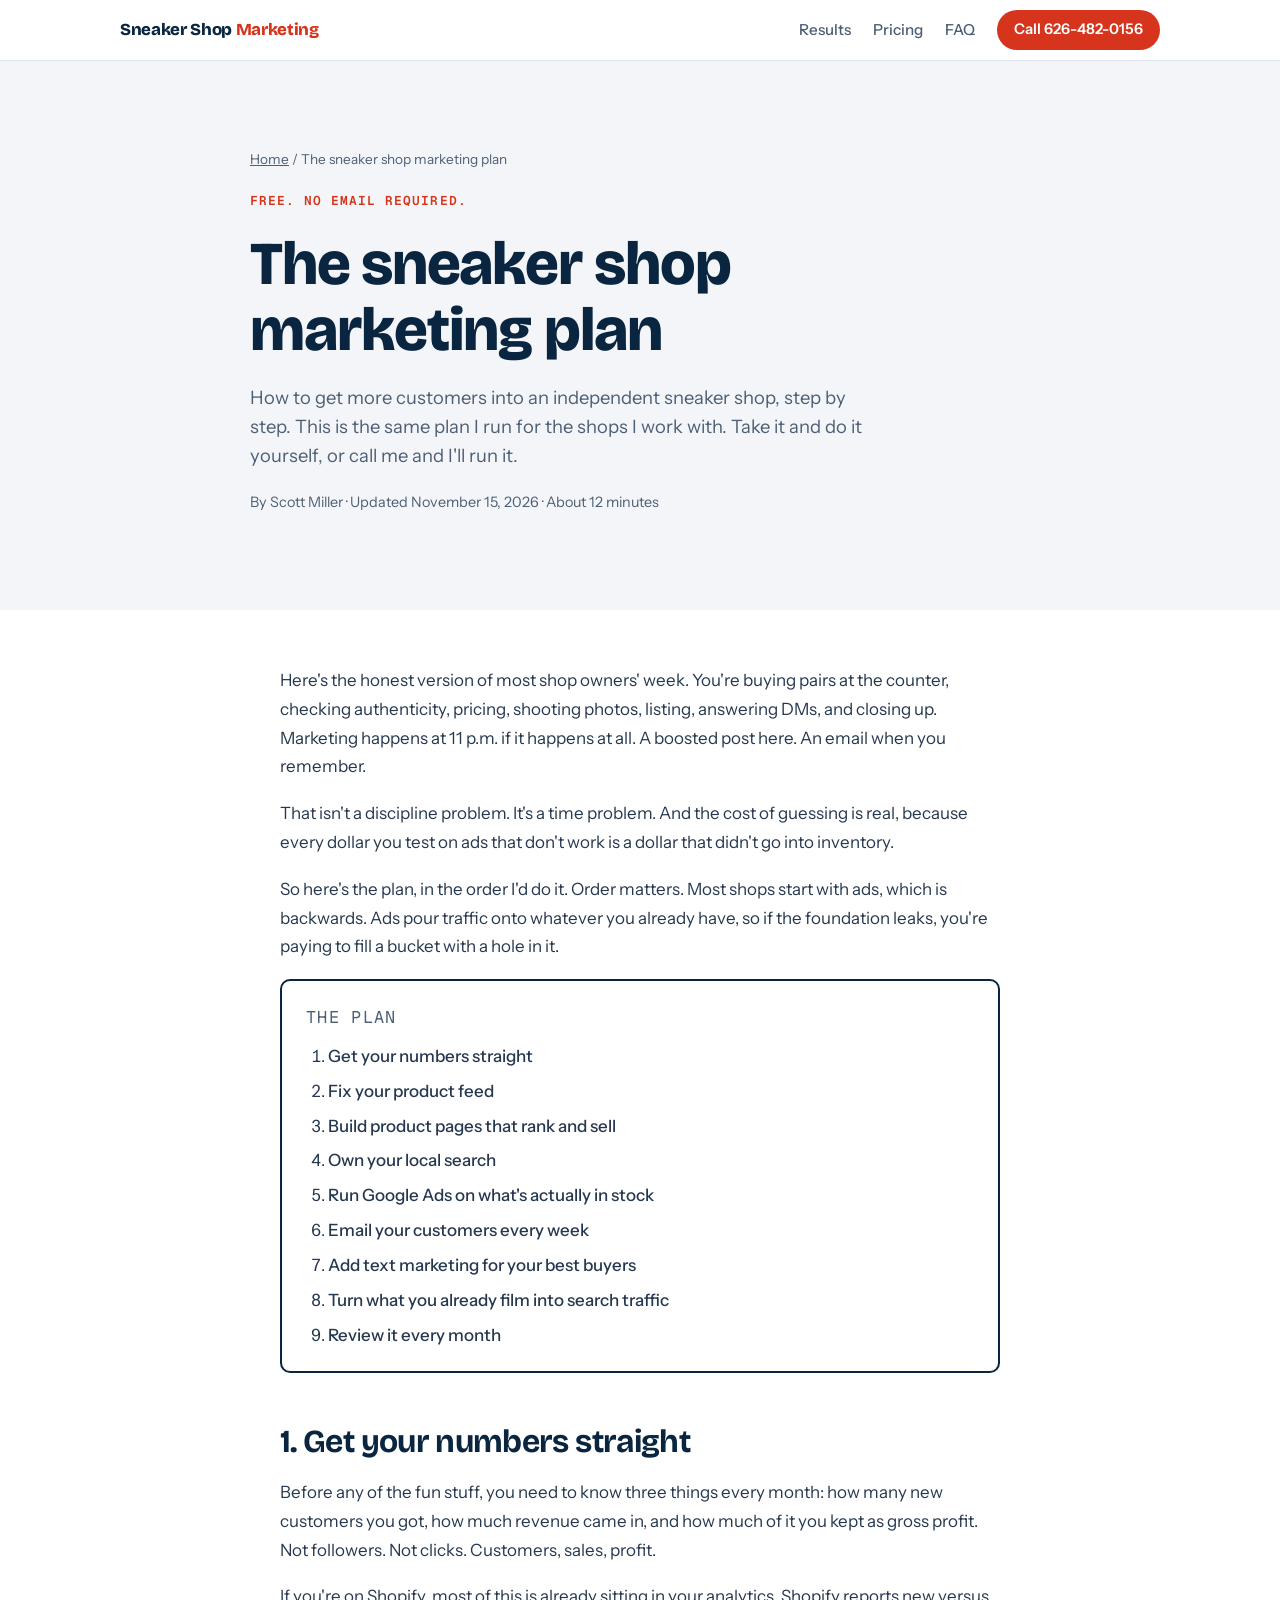
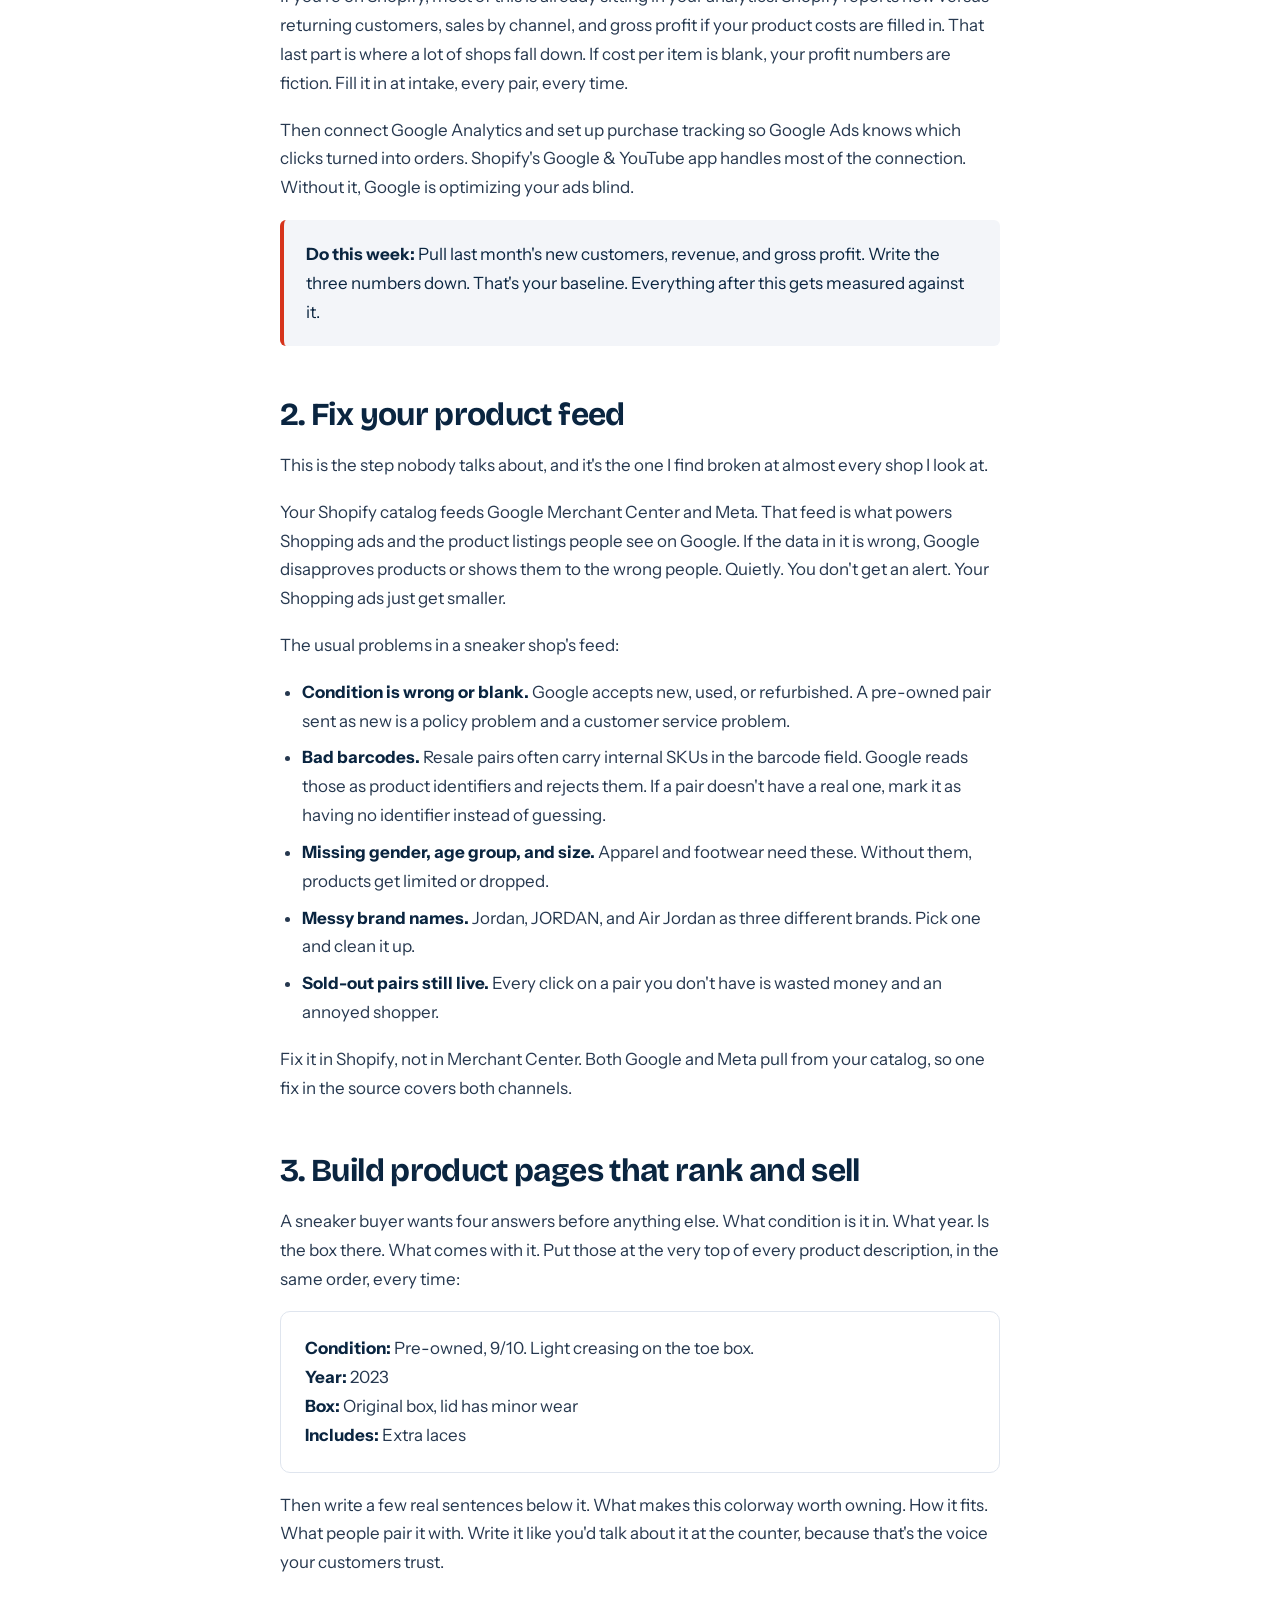
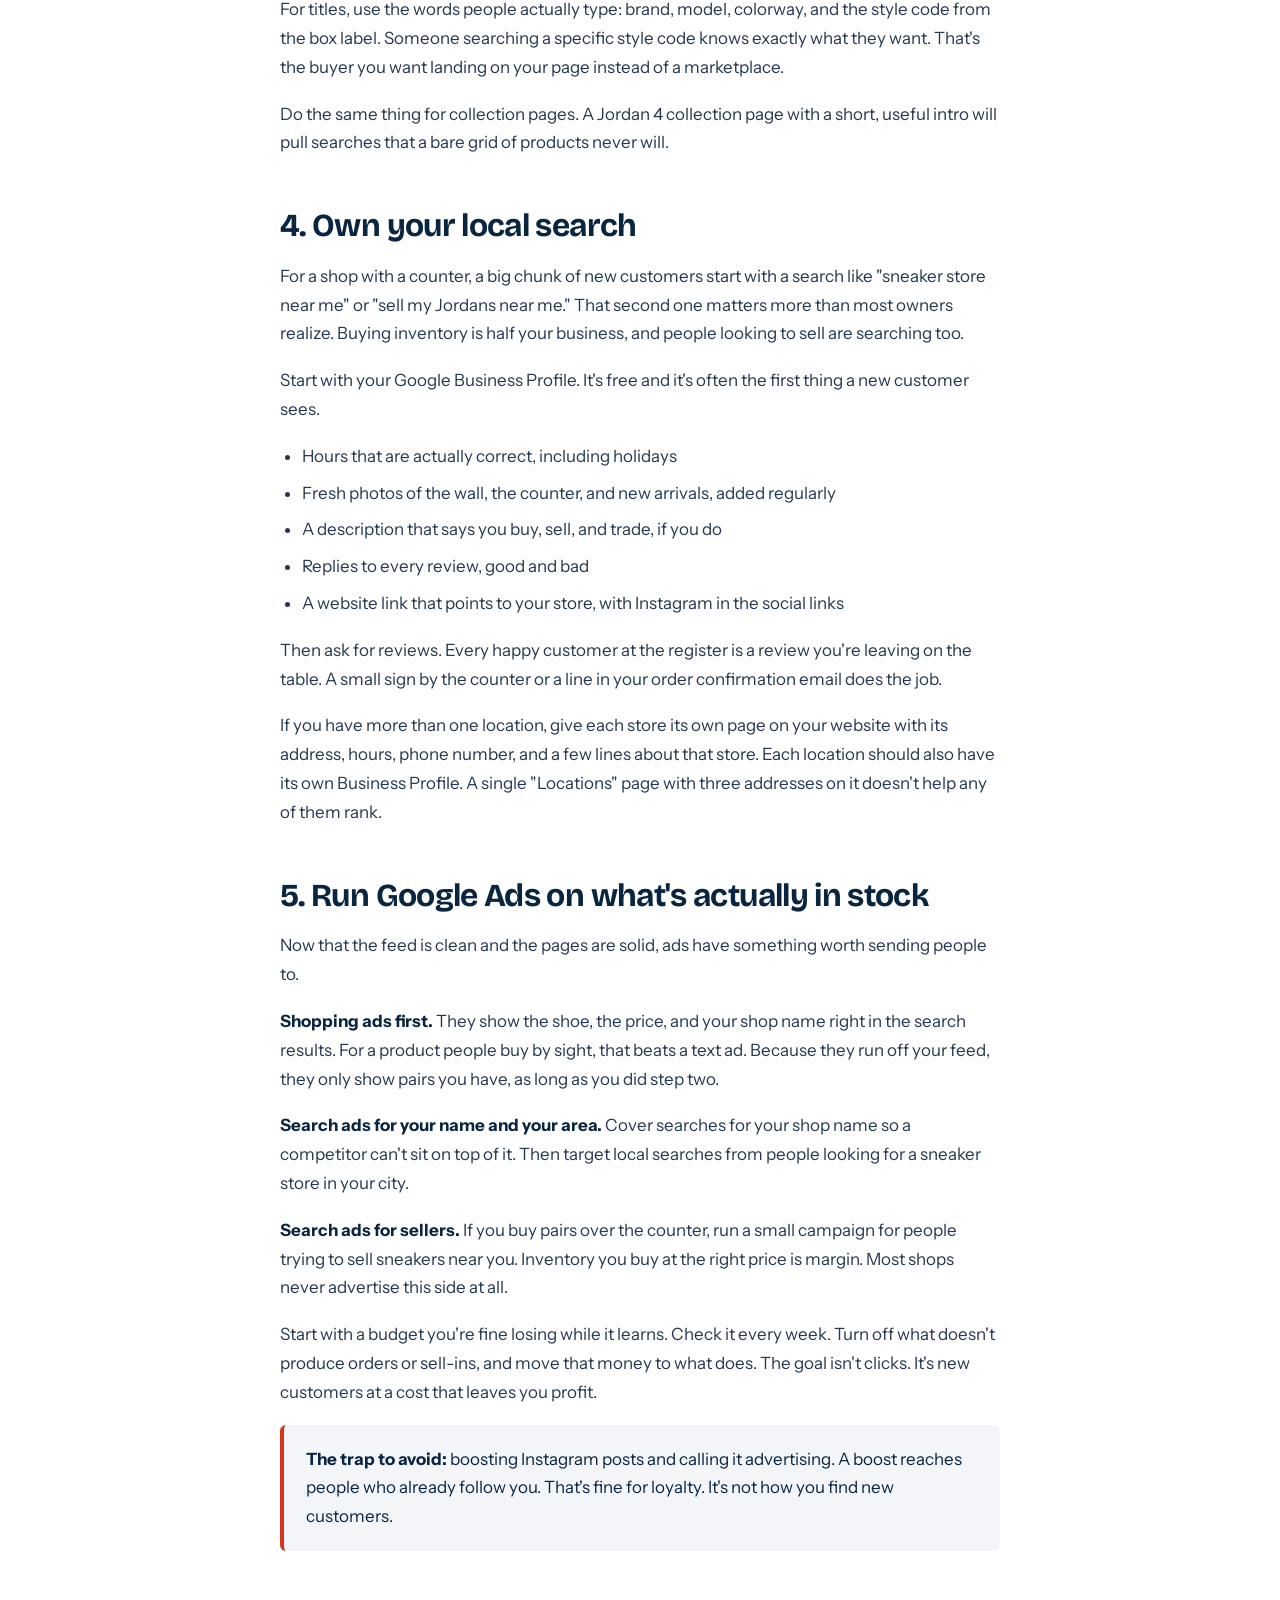
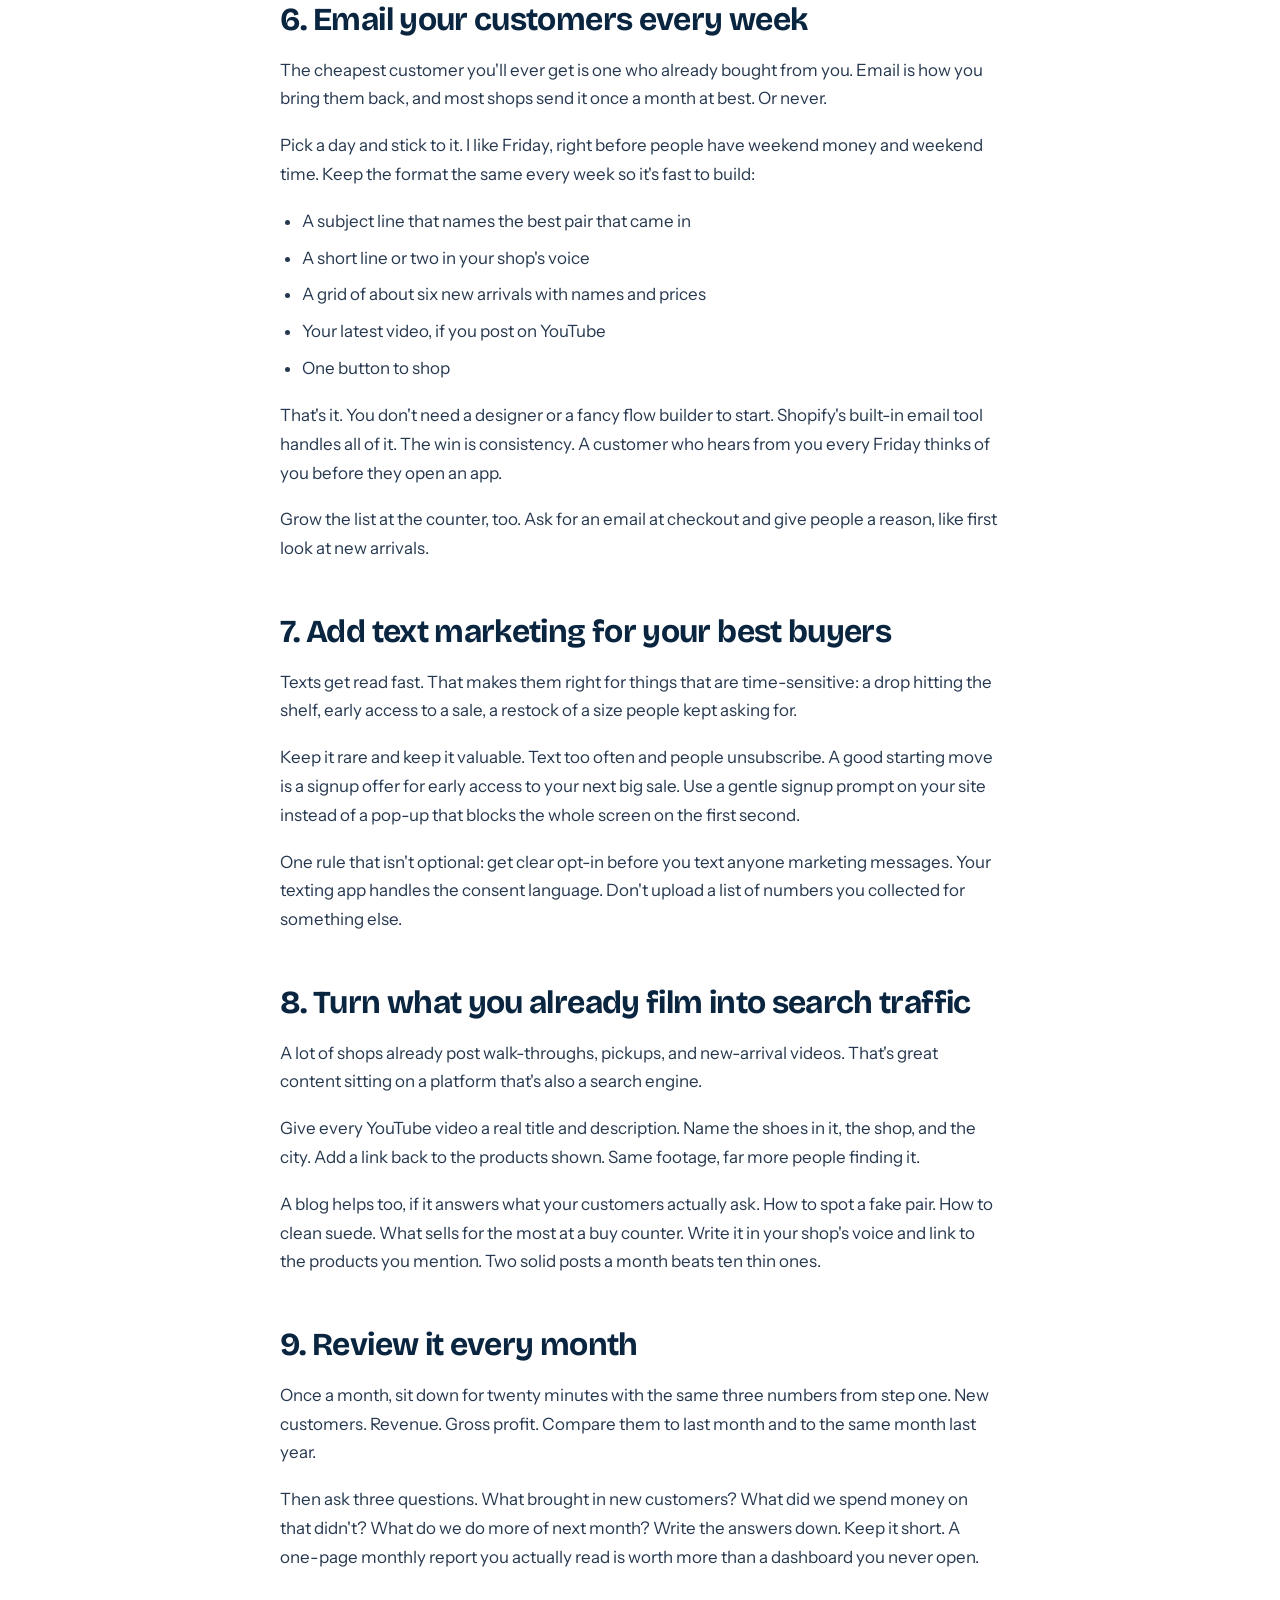
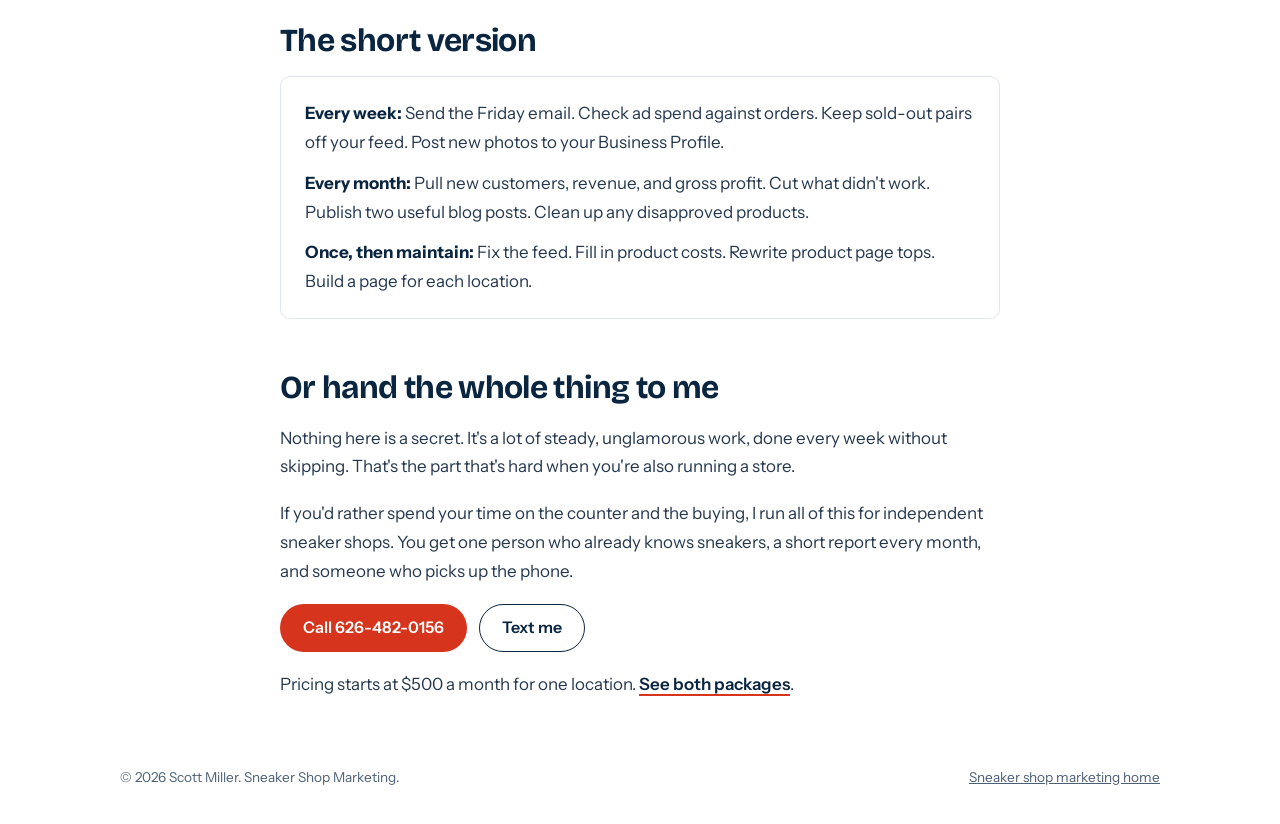
==== sneaker-shop-marketing-plan/index.html @ 73b6263a "Build site v2: problem-led homepage, marketing plan page, two retainer and two website packages, cli" ====
<!DOCTYPE html>
<html lang="en">
<head>
<meta charset="utf-8">
<meta name="viewport" content="width=device-width, initial-scale=1">
<title>The Sneaker Shop Marketing Plan: How to Grow Your Sneaker Store</title>
<meta name="description" content="A free, step-by-step marketing plan for independent sneaker shops: tracking, Google Shopping feeds, product page SEO, local search, Google Ads, email, and text.">
<link rel="canonical" href="https://sneakershopmarketing.com/sneaker-shop-marketing-plan/">
<meta name="robots" content="index, follow, max-image-preview:large">
<meta name="author" content="Scott Miller">
<meta name="theme-color" content="#0a2540">
<link rel="icon" href="/favicon.svg" type="image/svg+xml">
<link rel="apple-touch-icon" href="/assets/apple-touch-icon.png">

<meta property="og:type" content="article">
<meta property="og:site_name" content="Sneaker Shop Marketing">
<meta property="og:title" content="The Sneaker Shop Marketing Plan">
<meta property="og:description" content="Exactly how to grow an independent sneaker shop, step by step. Free, no email required.">
<meta property="og:url" content="https://sneakershopmarketing.com/sneaker-shop-marketing-plan/">
<meta property="og:image" content="https://sneakershopmarketing.com/assets/og-plan.png">
<meta property="og:image:width" content="1200">
<meta property="og:image:height" content="630">
<meta property="article:author" content="Scott Miller">
<meta property="article:published_time" content="2026-11-15">
<meta name="twitter:card" content="summary_large_image">
<meta name="twitter:title" content="The Sneaker Shop Marketing Plan">
<meta name="twitter:description" content="Exactly how to grow an independent sneaker shop, step by step.">
<meta name="twitter:image" content="https://sneakershopmarketing.com/assets/og-plan.png">

<link rel="preconnect" href="https://fonts.googleapis.com">
<link rel="preconnect" href="https://fonts.gstatic.com" crossorigin>
<link href="https://fonts.googleapis.com/css2?family=Bricolage+Grotesque:opsz,wght@12..96,600;12..96,700;12..96,800&family=Geist+Mono:wght@400;500;600&family=Instrument+Sans:wght@400;500;600&display=swap" rel="stylesheet">
<link rel="stylesheet" href="/assets/site.css">

<script type="application/ld+json">
{
  "@context": "https://schema.org",
  "@graph": [
    {
      "@type": "Article",
      "@id": "https://sneakershopmarketing.com/sneaker-shop-marketing-plan/#article",
      "headline": "The Sneaker Shop Marketing Plan: How to Grow Your Sneaker Store",
      "description": "A step-by-step marketing plan for independent sneaker shops covering tracking, Google Shopping feeds, product page SEO, local search, Google Ads, email, and text marketing.",
      "image": "https://sneakershopmarketing.com/assets/og-plan.png",
      "datePublished": "2026-11-15",
      "dateModified": "2026-11-15",
      "author": { "@type": "Person", "@id": "https://sneakershopmarketing.com/#scott", "name": "Scott Miller", "url": "https://sneakershopmarketing.com/" },
      "publisher": { "@type": "Organization", "@id": "https://sneakershopmarketing.com/#business", "name": "Sneaker Shop Marketing", "logo": { "@type": "ImageObject", "url": "https://sneakershopmarketing.com/assets/apple-touch-icon.png" } },
      "mainEntityOfPage": "https://sneakershopmarketing.com/sneaker-shop-marketing-plan/",
      "isPartOf": { "@id": "https://sneakershopmarketing.com/#website" },
      "about": ["Sneaker shop marketing", "Retail marketing", "Google Shopping", "Local SEO"],
      "inLanguage": "en-US"
    },
    {
      "@type": "BreadcrumbList",
      "itemListElement": [
        { "@type": "ListItem", "position": 1, "name": "Home", "item": "https://sneakershopmarketing.com/" },
        { "@type": "ListItem", "position": 2, "name": "The Sneaker Shop Marketing Plan", "item": "https://sneakershopmarketing.com/sneaker-shop-marketing-plan/" }
      ]
    }
  ]
}
</script>
</head>
<body>

<header class="top">
  <div class="wrap">
    <a class="brand" href="/">Sneaker Shop <span>Marketing</span></a>
    <nav aria-label="Main">
      <a class="link" href="/#results">Results</a>
      <a class="link" href="/#pricing">Pricing</a>
      <a class="link" href="/#faq">FAQ</a>
      <a class="btn primary small" href="tel:+16264820156">Call 626-482-0156</a>
    </nav>
  </div>
</header>

<main>
  <div class="article-head">
    <div class="wrap">
      <nav class="crumbs" aria-label="Breadcrumb"><a href="/">Home</a> / The sneaker shop marketing plan</nav>
      <p class="eyebrow">Free. No email required.</p>
      <h1>The sneaker shop marketing plan</h1>
      <p class="lede">How to get more customers into an independent sneaker shop, step by step. This is the same plan I run for the shops I work with. Take it and do it yourself, or call me and I'll run it.</p>
      <p class="meta">By Scott Miller &middot; Updated November 15, 2026 &middot; About 12 minutes</p>
    </div>
  </div>

  <article class="article">
    <div class="wrap">
      <div class="body">

        <p>Here's the honest version of most shop owners' week. You're buying pairs at the counter, checking authenticity, pricing, shooting photos, listing, answering DMs, and closing up. Marketing happens at 11 p.m. if it happens at all. A boosted post here. An email when you remember.</p>
        <p>That isn't a discipline problem. It's a time problem. And the cost of guessing is real, because every dollar you test on ads that don't work is a dollar that didn't go into inventory.</p>
        <p>So here's the plan, in the order I'd do it. Order matters. Most shops start with ads, which is backwards. Ads pour traffic onto whatever you already have, so if the foundation leaks, you're paying to fill a bucket with a hole in it.</p>

        <nav class="toc" aria-label="Contents">
          <p>The plan</p>
          <ol>
            <li><a href="#numbers">Get your numbers straight</a></li>
            <li><a href="#feed">Fix your product feed</a></li>
            <li><a href="#product-pages">Build product pages that rank and sell</a></li>
            <li><a href="#local">Own your local search</a></li>
            <li><a href="#ads">Run Google Ads on what's actually in stock</a></li>
            <li><a href="#email">Email your customers every week</a></li>
            <li><a href="#text">Add text marketing for your best buyers</a></li>
            <li><a href="#content">Turn what you already film into search traffic</a></li>
            <li><a href="#review">Review it every month</a></li>
          </ol>
        </nav>

        <h2 id="numbers">1. Get your numbers straight</h2>
        <p>Before any of the fun stuff, you need to know three things every month: how many new customers you got, how much revenue came in, and how much of it you kept as gross profit. Not followers. Not clicks. Customers, sales, profit.</p>
        <p>If you're on Shopify, most of this is already sitting in your analytics. Shopify reports new versus returning customers, sales by channel, and gross profit if your product costs are filled in. That last part is where a lot of shops fall down. If cost per item is blank, your profit numbers are fiction. Fill it in at intake, every pair, every time.</p>
        <p>Then connect Google Analytics and set up purchase tracking so Google Ads knows which clicks turned into orders. Shopify's Google &amp; YouTube app handles most of the connection. Without it, Google is optimizing your ads blind.</p>
        <div class="callout">
          <p><strong>Do this week:</strong> Pull last month's new customers, revenue, and gross profit. Write the three numbers down. That's your baseline. Everything after this gets measured against it.</p>
        </div>

        <h2 id="feed">2. Fix your product feed</h2>
        <p>This is the step nobody talks about, and it's the one I find broken at almost every shop I look at.</p>
        <p>Your Shopify catalog feeds Google Merchant Center and Meta. That feed is what powers Shopping ads and the product listings people see on Google. If the data in it is wrong, Google disapproves products or shows them to the wrong people. Quietly. You don't get an alert. Your Shopping ads just get smaller.</p>
        <p>The usual problems in a sneaker shop's feed:</p>
        <ul>
          <li><strong>Condition is wrong or blank.</strong> Google accepts new, used, or refurbished. A pre-owned pair sent as new is a policy problem and a customer service problem.</li>
          <li><strong>Bad barcodes.</strong> Resale pairs often carry internal SKUs in the barcode field. Google reads those as product identifiers and rejects them. If a pair doesn't have a real one, mark it as having no identifier instead of guessing.</li>
          <li><strong>Missing gender, age group, and size.</strong> Apparel and footwear need these. Without them, products get limited or dropped.</li>
          <li><strong>Messy brand names.</strong> Jordan, JORDAN, and Air Jordan as three different brands. Pick one and clean it up.</li>
          <li><strong>Sold-out pairs still live.</strong> Every click on a pair you don't have is wasted money and an annoyed shopper.</li>
        </ul>
        <p>Fix it in Shopify, not in Merchant Center. Both Google and Meta pull from your catalog, so one fix in the source covers both channels.</p>

        <h2 id="product-pages">3. Build product pages that rank and sell</h2>
        <p>A sneaker buyer wants four answers before anything else. What condition is it in. What year. Is the box there. What comes with it. Put those at the very top of every product description, in the same order, every time:</p>
        <div class="checklist">
          <p><strong>Condition:</strong> Pre-owned, 9/10. Light creasing on the toe box.<br><strong>Year:</strong> 2023<br><strong>Box:</strong> Original box, lid has minor wear<br><strong>Includes:</strong> Extra laces</p>
        </div>
        <p>Then write a few real sentences below it. What makes this colorway worth owning. How it fits. What people pair it with. Write it like you'd talk about it at the counter, because that's the voice your customers trust.</p>
        <p>For titles, use the words people actually type: brand, model, colorway, and the style code from the box label. Someone searching a specific style code knows exactly what they want. That's the buyer you want landing on your page instead of a marketplace.</p>
        <p>Do the same thing for collection pages. A Jordan 4 collection page with a short, useful intro will pull searches that a bare grid of products never will.</p>

        <h2 id="local">4. Own your local search</h2>
        <p>For a shop with a counter, a big chunk of new customers start with a search like "sneaker store near me" or "sell my Jordans near me." That second one matters more than most owners realize. Buying inventory is half your business, and people looking to sell are searching too.</p>
        <p>Start with your Google Business Profile. It's free and it's often the first thing a new customer sees.</p>
        <ul>
          <li>Hours that are actually correct, including holidays</li>
          <li>Fresh photos of the wall, the counter, and new arrivals, added regularly</li>
          <li>A description that says you buy, sell, and trade, if you do</li>
          <li>Replies to every review, good and bad</li>
          <li>A website link that points to your store, with Instagram in the social links</li>
        </ul>
        <p>Then ask for reviews. Every happy customer at the register is a review you're leaving on the table. A small sign by the counter or a line in your order confirmation email does the job.</p>
        <p>If you have more than one location, give each store its own page on your website with its address, hours, phone number, and a few lines about that store. Each location should also have its own Business Profile. A single "Locations" page with three addresses on it doesn't help any of them rank.</p>

        <h2 id="ads">5. Run Google Ads on what's actually in stock</h2>
        <p>Now that the feed is clean and the pages are solid, ads have something worth sending people to.</p>
        <p><strong>Shopping ads first.</strong> They show the shoe, the price, and your shop name right in the search results. For a product people buy by sight, that beats a text ad. Because they run off your feed, they only show pairs you have, as long as you did step two.</p>
        <p><strong>Search ads for your name and your area.</strong> Cover searches for your shop name so a competitor can't sit on top of it. Then target local searches from people looking for a sneaker store in your city.</p>
        <p><strong>Search ads for sellers.</strong> If you buy pairs over the counter, run a small campaign for people trying to sell sneakers near you. Inventory you buy at the right price is margin. Most shops never advertise this side at all.</p>
        <p>Start with a budget you're fine losing while it learns. Check it every week. Turn off what doesn't produce orders or sell-ins, and move that money to what does. The goal isn't clicks. It's new customers at a cost that leaves you profit.</p>
        <div class="callout">
          <p><strong>The trap to avoid:</strong> boosting Instagram posts and calling it advertising. A boost reaches people who already follow you. That's fine for loyalty. It's not how you find new customers.</p>
        </div>

        <h2 id="email">6. Email your customers every week</h2>
        <p>The cheapest customer you'll ever get is one who already bought from you. Email is how you bring them back, and most shops send it once a month at best. Or never.</p>
        <p>Pick a day and stick to it. I like Friday, right before people have weekend money and weekend time. Keep the format the same every week so it's fast to build:</p>
        <ul>
          <li>A subject line that names the best pair that came in</li>
          <li>A short line or two in your shop's voice</li>
          <li>A grid of about six new arrivals with names and prices</li>
          <li>Your latest video, if you post on YouTube</li>
          <li>One button to shop</li>
        </ul>
        <p>That's it. You don't need a designer or a fancy flow builder to start. Shopify's built-in email tool handles all of it. The win is consistency. A customer who hears from you every Friday thinks of you before they open an app.</p>
        <p>Grow the list at the counter, too. Ask for an email at checkout and give people a reason, like first look at new arrivals.</p>

        <h2 id="text">7. Add text marketing for your best buyers</h2>
        <p>Texts get read fast. That makes them right for things that are time-sensitive: a drop hitting the shelf, early access to a sale, a restock of a size people kept asking for.</p>
        <p>Keep it rare and keep it valuable. Text too often and people unsubscribe. A good starting move is a signup offer for early access to your next big sale. Use a gentle signup prompt on your site instead of a pop-up that blocks the whole screen on the first second.</p>
        <p>One rule that isn't optional: get clear opt-in before you text anyone marketing messages. Your texting app handles the consent language. Don't upload a list of numbers you collected for something else.</p>

        <h2 id="content">8. Turn what you already film into search traffic</h2>
        <p>A lot of shops already post walk-throughs, pickups, and new-arrival videos. That's great content sitting on a platform that's also a search engine.</p>
        <p>Give every YouTube video a real title and description. Name the shoes in it, the shop, and the city. Add a link back to the products shown. Same footage, far more people finding it.</p>
        <p>A blog helps too, if it answers what your customers actually ask. How to spot a fake pair. How to clean suede. What sells for the most at a buy counter. Write it in your shop's voice and link to the products you mention. Two solid posts a month beats ten thin ones.</p>

        <h2 id="review">9. Review it every month</h2>
        <p>Once a month, sit down for twenty minutes with the same three numbers from step one. New customers. Revenue. Gross profit. Compare them to last month and to the same month last year.</p>
        <p>Then ask three questions. What brought in new customers? What did we spend money on that didn't? What do we do more of next month? Write the answers down. Keep it short. A one-page monthly report you actually read is worth more than a dashboard you never open.</p>

        <h2 id="checklist">The short version</h2>
        <div class="checklist">
          <p><strong>Every week:</strong> Send the Friday email. Check ad spend against orders. Keep sold-out pairs off your feed. Post new photos to your Business Profile.</p>
          <p><strong>Every month:</strong> Pull new customers, revenue, and gross profit. Cut what didn't work. Publish two useful blog posts. Clean up any disapproved products.</p>
          <p><strong>Once, then maintain:</strong> Fix the feed. Fill in product costs. Rewrite product page tops. Build a page for each location.</p>
        </div>

        <h2 id="hand-it-off">Or hand the whole thing to me</h2>
        <p>Nothing here is a secret. It's a lot of steady, unglamorous work, done every week without skipping. That's the part that's hard when you're also running a store.</p>
        <p>If you'd rather spend your time on the counter and the buying, I run all of this for independent sneaker shops. You get one person who already knows sneakers, a short report every month, and someone who picks up the phone.</p>
        <div class="cta-row">
          <a class="btn primary" href="tel:+16264820156">Call 626-482-0156</a>
          <a class="btn ghost" href="sms:+16264820156">Text me</a>
        </div>
        <p class="meta">Pricing starts at $500 a month for one location. <a class="text-link" href="/#pricing">See both packages</a>.</p>

      </div>
    </div>
  </article>
</main>

<footer class="site">
  <div class="wrap">
    <span>&copy; 2026 Scott Miller. Sneaker Shop Marketing.</span>
    <a href="/">Sneaker shop marketing home</a>
  </div>
</footer>

<div class="bar">
  <a class="btn primary" href="tel:+16264820156">Call</a>
  <a class="btn ghost" href="sms:+16264820156">Text</a>
</div>

</body>
</html>
---- assets/site.css ----
:root {
  color-scheme: light;
  --bg: #ffffff;
  --wash: #f3f5f9;
  --ink: #0a2540;
  --muted: #4d5f75;
  --line: #dfe5ee;
  --accent: #d6341c;
  --accent-dark: #b32a15;
  --display: "Bricolage Grotesque", "Arial Narrow", Arial, sans-serif;
  --body: "Instrument Sans", -apple-system, "Segoe UI", Roboto, sans-serif;
  --mono: "Geist Mono", ui-monospace, Menlo, Consolas, monospace;
  --wrap: 1080px;
}
* { box-sizing: border-box; }
html { scroll-behavior: smooth; }
body { margin: 0; background: var(--bg); color: var(--ink); font-family: var(--body); font-size: 17px; line-height: 1.6; -webkit-font-smoothing: antialiased; padding-bottom: 72px; }
@media (min-width: 760px) { body { padding-bottom: 0; } }
@media (prefers-reduced-motion: reduce) { html { scroll-behavior: auto; } }
h1, h2, h3 { font-family: var(--display); line-height: 1.08; margin: 0; text-wrap: balance; letter-spacing: -0.02em; }
h1 { font-size: clamp(2.2rem, 6vw, 3.8rem); font-weight: 800; }
h2 { font-size: clamp(1.75rem, 4.2vw, 2.6rem); font-weight: 700; }
h3 { font-size: 1.15rem; font-weight: 700; letter-spacing: -0.01em; line-height: 1.25; }
p { margin: 0; }
a { color: inherit; }
a:focus-visible, button:focus-visible, summary:focus-visible { outline: 3px solid var(--accent); outline-offset: 3px; }
.wrap { max-width: var(--wrap); margin: 0 auto; padding: 0 20px; }
.eyebrow { font-family: var(--mono); font-size: 0.8rem; font-weight: 600; text-transform: uppercase; letter-spacing: 0.08em; color: var(--accent); }
.lede { font-size: 1.15rem; color: var(--muted); max-width: 34em; }
.prose { display: grid; gap: 16px; max-width: 38em; }
.prose p { color: var(--muted); }
.prose p strong { color: var(--ink); font-weight: 600; }
section { padding: 72px 0; }
@media (min-width: 760px) { section { padding: 104px 0; } }
.stack { display: grid; gap: 40px; }
.text-link { font-weight: 600; color: var(--ink); text-decoration-color: var(--accent); text-decoration-thickness: 2px; text-underline-offset: 4px; }
.text-link:hover { color: var(--accent); }

/* Header */
header.top { position: sticky; top: 0; z-index: 20; background: rgba(255,255,255,0.94); backdrop-filter: blur(8px); border-bottom: 1px solid var(--line); }
.top .wrap { display: flex; align-items: center; justify-content: space-between; gap: 16px; height: 60px; }
.brand { font-family: var(--display); font-weight: 800; font-size: 1.05rem; letter-spacing: -0.02em; text-decoration: none; }
.brand span { color: var(--accent); }
.top nav { display: flex; align-items: center; gap: 22px; font-size: 0.95rem; font-weight: 500; }
.top nav a { text-decoration: none; }
.top nav a.link { display: none; color: var(--muted); }
.top nav a.link:hover { color: var(--ink); }
@media (min-width: 860px) { .top nav a.link { display: inline; } }

/* Buttons */
.btn { display: inline-flex; align-items: center; justify-content: center; gap: 8px; min-height: 48px; padding: 0 22px; border-radius: 999px; font-weight: 600; font-size: 1rem; text-decoration: none; border: 1.5px solid transparent; white-space: nowrap; }
.btn.primary { background: var(--accent); color: #fff; }
.btn.primary:hover { background: var(--accent-dark); }
.btn.ghost { border-color: var(--ink); color: var(--ink); background: transparent; }
.btn.ghost:hover { background: var(--ink); color: #fff; }
.btn.small { min-height: 40px; padding: 0 16px; font-size: 0.92rem; }
.cta-row { display: flex; flex-wrap: wrap; gap: 12px; align-items: center; }
.phone-note { font-size: 0.95rem; color: var(--muted); }
.phone-note b { color: var(--ink); font-family: var(--mono); font-weight: 600; }

/* Hero */
.hero { position: relative; padding: 56px 0 96px; overflow: hidden; }
.hero::before { content: ""; position: absolute; inset: 0; background: var(--wash); clip-path: polygon(0 0, 100% 0, 100% 78%, 0 100%); z-index: 0; }
.hero::after { content: ""; position: absolute; left: 0; right: 0; bottom: 0; height: 100%; background: var(--accent); clip-path: polygon(0 calc(100% - 6px), 100% calc(78% - 6px), 100% 78%, 0 100%); z-index: 0; }
.hero .wrap { position: relative; z-index: 1; display: grid; gap: 44px; align-items: center; }
@media (min-width: 900px) { .hero { padding: 88px 0 150px; } .hero .wrap { grid-template-columns: 1.15fr 0.85fr; gap: 56px; } }
.hero-copy { display: grid; gap: 22px; }

/* Results label */
.boxlabel { background: #fff; border: 2px solid var(--ink); border-radius: 6px; font-family: var(--mono); font-size: 0.8rem; box-shadow: 10px 10px 0 rgba(10,37,64,0.08); max-width: 420px; width: 100%; justify-self: start; }
@media (min-width: 900px) { .boxlabel { justify-self: end; } }
.boxlabel .row { display: grid; grid-template-columns: 84px 1fr; border-bottom: 1.5px solid var(--ink); }
.boxlabel .row span { padding: 9px 12px; }
.boxlabel .row span:first-child { border-right: 1.5px solid var(--ink); color: var(--muted); text-transform: uppercase; font-size: 0.7rem; letter-spacing: 0.06em; display: flex; align-items: center; }
.boxlabel .row span:last-child { font-weight: 600; }
.boxlabel .grid { display: grid; grid-template-columns: 1fr 1fr; }
.boxlabel .cell { padding: 16px 12px 14px; border-bottom: 1.5px solid var(--ink); display: grid; gap: 2px; }
.boxlabel .cell:nth-child(odd) { border-right: 1.5px solid var(--ink); }
.boxlabel .num { font-family: var(--display); font-weight: 800; font-size: 2.3rem; line-height: 1; letter-spacing: -0.03em; font-variant-numeric: tabular-nums; }
.boxlabel .num i { font-style: normal; color: var(--accent); }
.boxlabel .cap { font-size: 0.72rem; text-transform: uppercase; letter-spacing: 0.05em; color: var(--muted); }
.boxlabel .foot { display: grid; grid-template-columns: 1fr 96px; }
.boxlabel .foot p { padding: 10px 12px; font-size: 0.7rem; line-height: 1.45; color: var(--muted); }
.boxlabel .bars { background: repeating-linear-gradient(90deg, var(--ink) 0 2px, #fff 2px 4px, var(--ink) 4px 7px, #fff 7px 9px, var(--ink) 9px 10px, #fff 10px 14px); margin: 8px; }

/* Logo banner */
.logos { padding: 8px 0 56px; }
.logos p { text-align: center; font-family: var(--mono); font-size: 0.78rem; text-transform: uppercase; letter-spacing: 0.08em; color: var(--muted); margin-bottom: 26px; }
.logos ul { list-style: none; margin: 0; padding: 0; display: flex; flex-wrap: wrap; justify-content: center; align-items: center; gap: 28px 52px; }
.logos img { display: block; height: 56px; width: auto; opacity: 0.72; }
.logos img.wide { height: 40px; }
@media (min-width: 760px) { .logos img { height: 68px; } .logos img.wide { height: 46px; } }

/* Problem */
.problems { display: grid; margin: 0; padding: 0; border-top: 1px solid var(--line); }
.problems li { list-style: none; display: grid; gap: 6px; padding: 22px 0; border-bottom: 1px solid var(--line); }
@media (min-width: 760px) { .problems li { grid-template-columns: 0.9fr 1.1fr; gap: 40px; align-items: baseline; } }
.problems p { color: var(--muted); }
.aside { font-family: var(--display); font-weight: 700; font-size: clamp(1.3rem, 3vw, 1.7rem); letter-spacing: -0.02em; line-height: 1.2; max-width: 22em; }
.aside em { font-style: normal; color: var(--accent); }

/* Guide + testimonial */
.guide { background: var(--wash); }
.two { display: grid; gap: 40px; }
@media (min-width: 900px) { .two { grid-template-columns: 1fr 1fr; gap: 72px; align-items: start; } }
blockquote.quote { margin: 0; background: #fff; border: 2px solid var(--ink); border-radius: 12px; padding: 30px 28px; display: grid; gap: 20px; box-shadow: 10px 10px 0 rgba(10,37,64,0.08); }
blockquote.quote p { font-size: 1.08rem; line-height: 1.6; }
blockquote.quote footer { padding: 0; display: flex; align-items: center; gap: 14px; font-size: 0.95rem; color: var(--ink); }
blockquote.quote footer img { height: 40px; width: auto; }
blockquote.quote footer span { color: var(--muted); display: block; font-size: 0.88rem; }
.fine { font-size: 0.82rem; color: var(--muted); }

/* Plan teaser */
.playbook { display: grid; gap: 0; margin: 0; padding: 0; counter-reset: pb; border-top: 1px solid var(--line); }
@media (min-width: 760px) { .playbook { grid-template-columns: 1fr 1fr; column-gap: 56px; } }
.playbook li { list-style: none; counter-increment: pb; padding: 20px 0 20px 46px; border-bottom: 1px solid var(--line); position: relative; display: grid; gap: 4px; }
.playbook li::before { content: counter(pb, decimal-leading-zero); position: absolute; left: 0; top: 22px; font-family: var(--mono); font-size: 0.85rem; font-weight: 600; color: var(--accent); }
.playbook p { color: var(--muted); font-size: 0.97rem; }

/* Steps */
.steps { display: grid; gap: 28px; margin: 0; padding: 0; counter-reset: step; }
@media (min-width: 760px) { .steps { grid-template-columns: repeat(3, 1fr); gap: 32px; } }
.steps li { list-style: none; display: grid; gap: 10px; align-content: start; counter-increment: step; border-top: 2px solid var(--ink); padding-top: 18px; }
.steps li::before { content: "0" counter(step); font-family: var(--mono); font-size: 0.85rem; font-weight: 600; color: var(--accent); }
.steps p { color: var(--muted); }

/* Services */
.services { display: grid; margin: 0; padding: 0; border-top: 1px solid var(--line); }
@media (min-width: 760px) { .services { grid-template-columns: 1fr 1fr; column-gap: 56px; } }
.services li { list-style: none; padding: 22px 0; border-bottom: 1px solid var(--line); display: grid; gap: 6px; }
.services p { color: var(--muted); }

/* Stakes */
.stakes { display: grid; gap: 20px; }
@media (min-width: 760px) { .stakes { grid-template-columns: 1fr 1fr; } }
.stakes > div { border-radius: 12px; padding: 28px; display: grid; gap: 14px; align-content: start; }
.stakes .bad { background: var(--wash); }
.stakes .good { background: var(--ink); color: #fff; }
.stakes ul { margin: 0; padding: 0; display: grid; gap: 10px; }
.stakes li { list-style: none; }
.stakes .bad li { color: var(--muted); }
.stakes .good li { color: #c9d6e6; }

/* Packages */
.pricing { background: var(--wash); }
.packs { display: grid; gap: 20px; }
@media (min-width: 820px) { .packs { grid-template-columns: 1fr 1fr; } }
.pack { border: 1px solid var(--line); border-radius: 12px; padding: 30px 28px; display: grid; gap: 16px; align-content: start; background: #fff; }
.pack.feature { border: 2px solid var(--ink); }
.pack .tag { font-family: var(--mono); font-size: 0.75rem; font-weight: 600; text-transform: uppercase; letter-spacing: 0.06em; color: var(--accent); }
.pack .amt { font-family: var(--display); font-weight: 800; font-size: clamp(2.2rem, 7vw, 2.8rem); line-height: 1; letter-spacing: -0.03em; font-variant-numeric: tabular-nums; }
.pack .amt small { font-family: var(--body); font-size: 1rem; font-weight: 500; color: var(--muted); letter-spacing: 0; }
.pack .who { color: var(--muted); }
.pack ul { margin: 0; padding: 16px 0 0; display: grid; gap: 9px; border-top: 1px solid var(--line); }
.pack li { list-style: none; padding-left: 22px; position: relative; font-size: 0.97rem; }
.pack li::before { content: ""; position: absolute; left: 0; top: 0.62em; width: 10px; height: 2px; background: var(--accent); }
.note { color: var(--muted); font-size: 0.95rem; max-width: 46em; }

/* FAQ */
.faq { display: grid; border-top: 1px solid var(--line); max-width: 46em; }
.faq details { border-bottom: 1px solid var(--line); padding: 18px 0; }
.faq summary { cursor: pointer; font-family: var(--display); font-weight: 700; font-size: 1.12rem; letter-spacing: -0.01em; list-style: none; display: flex; justify-content: space-between; gap: 16px; }
.faq summary::-webkit-details-marker { display: none; }
.faq summary::after { content: "+"; font-family: var(--mono); color: var(--accent); }
.faq details[open] summary::after { content: "\2212"; }
.faq details p { color: var(--muted); padding-top: 10px; }

/* Final CTA */
.final { background: var(--ink); color: #fff; }
.final .lede { color: #c9d6e6; }
.final .big { font-family: var(--mono); font-weight: 600; font-size: clamp(1.9rem, 8vw, 3.2rem); letter-spacing: -0.02em; color: #fff; text-decoration: none; }
.final .btn.ghost { border-color: #fff; color: #fff; }
.final .btn.ghost:hover { background: #fff; color: var(--ink); }
.final .text-link { color: #fff; }
footer.site { padding: 28px 0 36px; font-size: 0.85rem; color: var(--muted); }
footer.site .wrap { display: flex; flex-wrap: wrap; gap: 8px 24px; justify-content: space-between; }
footer.site a { color: var(--muted); }

/* Mobile action bar */
.bar { position: fixed; left: 0; right: 0; bottom: 0; z-index: 30; display: grid; grid-template-columns: 1fr 1fr; gap: 10px; padding: 10px 16px calc(10px + env(safe-area-inset-bottom, 0px)); background: #fff; border-top: 1px solid var(--line); }
.bar .btn { min-height: 50px; }
@media (min-width: 760px) { .bar { display: none; } }

/* Article (plan page) */
.article-head { background: var(--wash); padding: 56px 0 64px; }
@media (min-width: 760px) { .article-head { padding: 88px 0 96px; } }
.article-head .wrap { display: grid; gap: 20px; max-width: 820px; }
.crumbs { font-size: 0.85rem; color: var(--muted); }
.crumbs a { color: var(--muted); }
.meta { font-size: 0.9rem; color: var(--muted); }
.article { padding: 56px 0 40px; }
.article .wrap { max-width: 760px; }
.article .body { display: grid; gap: 18px; }
.article .body p, .article .body li { color: #26384f; font-size: 1.06rem; line-height: 1.7; }
.article .body h2 { font-size: clamp(1.5rem, 3.6vw, 2rem); margin-top: 34px; scroll-margin-top: 80px; }
.article .body h3 { margin-top: 10px; }
.article .body ul, .article .body ol { margin: 0; padding-left: 22px; display: grid; gap: 8px; }
.article .body strong { color: var(--ink); }
.toc { background: #fff; border: 2px solid var(--ink); border-radius: 10px; padding: 22px 24px; }
.toc p { font-family: var(--mono); font-size: 0.78rem; text-transform: uppercase; letter-spacing: 0.08em; color: var(--muted) !important; margin-bottom: 10px; }
.toc ol { gap: 6px !important; }
.toc a { text-decoration: none; font-weight: 500; }
.toc a:hover { color: var(--accent); }
.callout { background: var(--wash); border-left: 4px solid var(--accent); border-radius: 6px; padding: 20px 22px; display: grid; gap: 10px; }
.callout p { color: var(--ink) !important; }
.checklist { background: #fff; border: 1px solid var(--line); border-radius: 10px; padding: 22px 24px; display: grid; gap: 12px; }
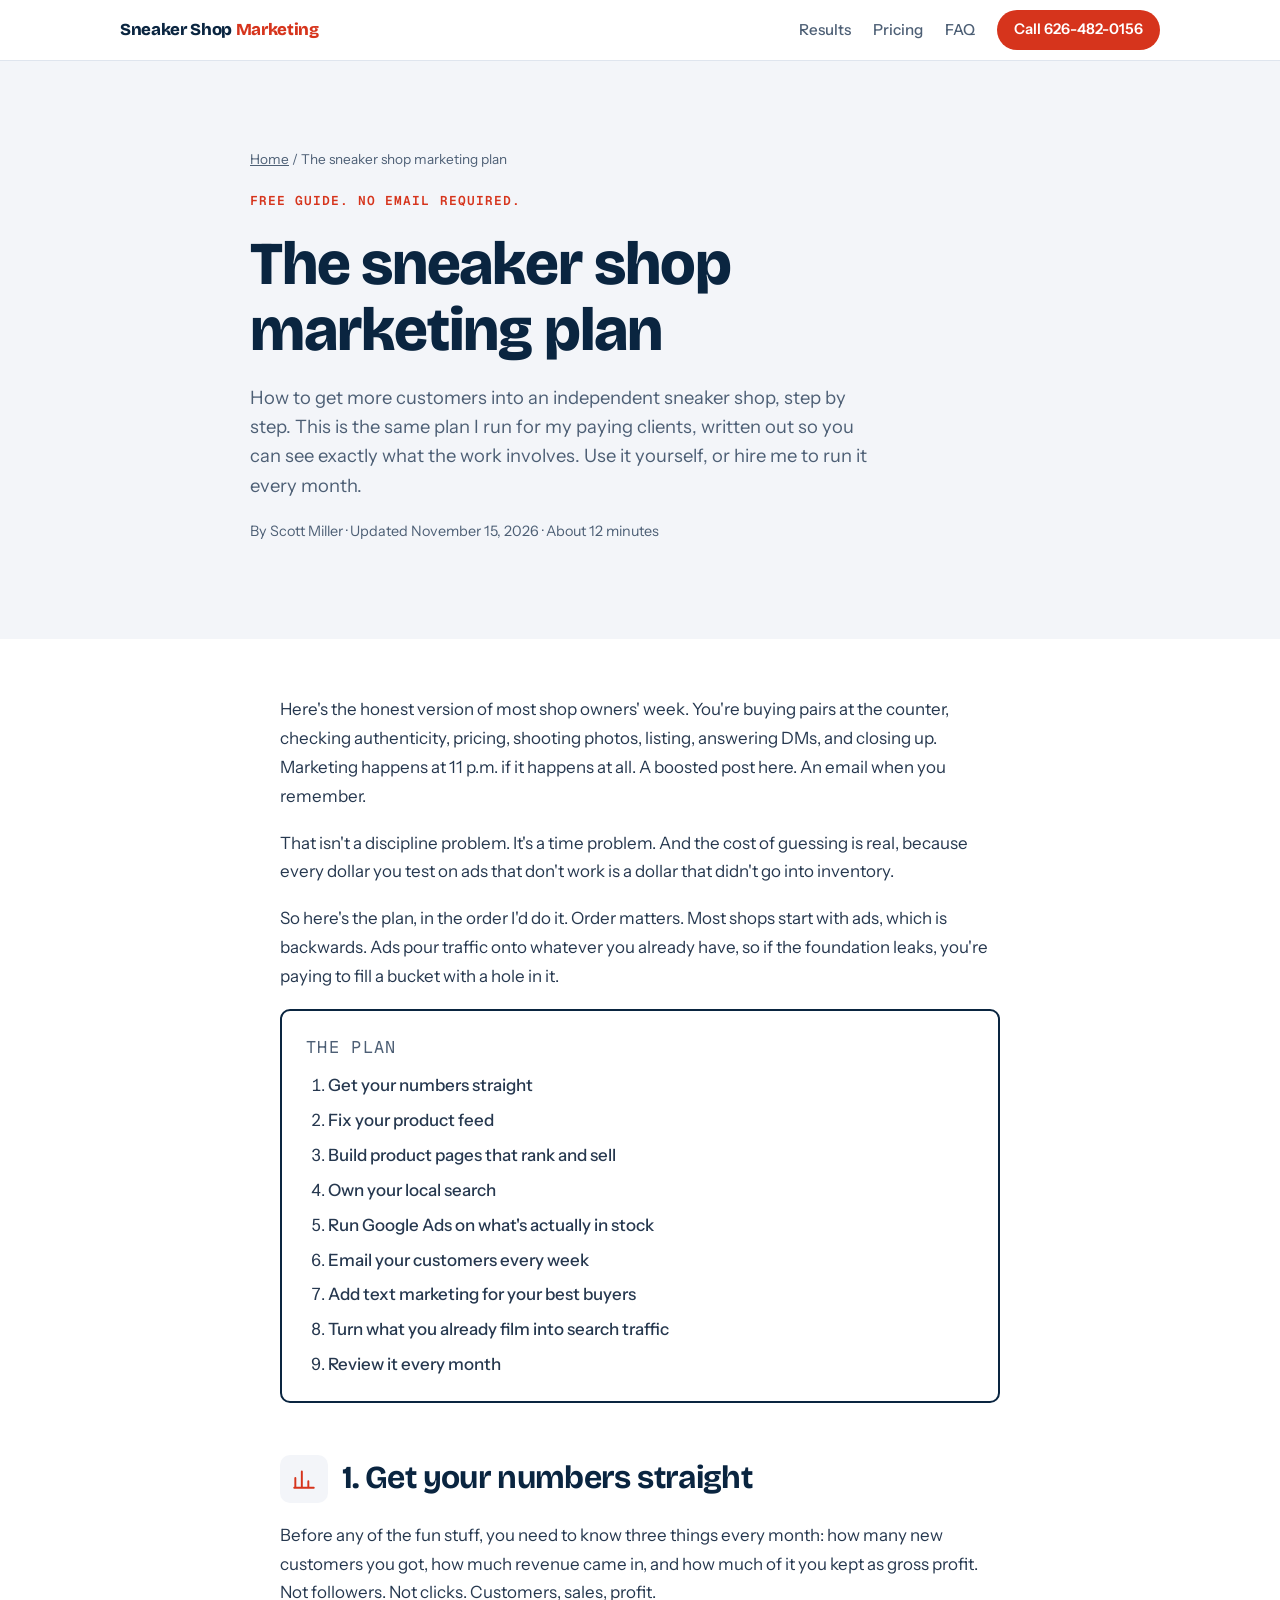
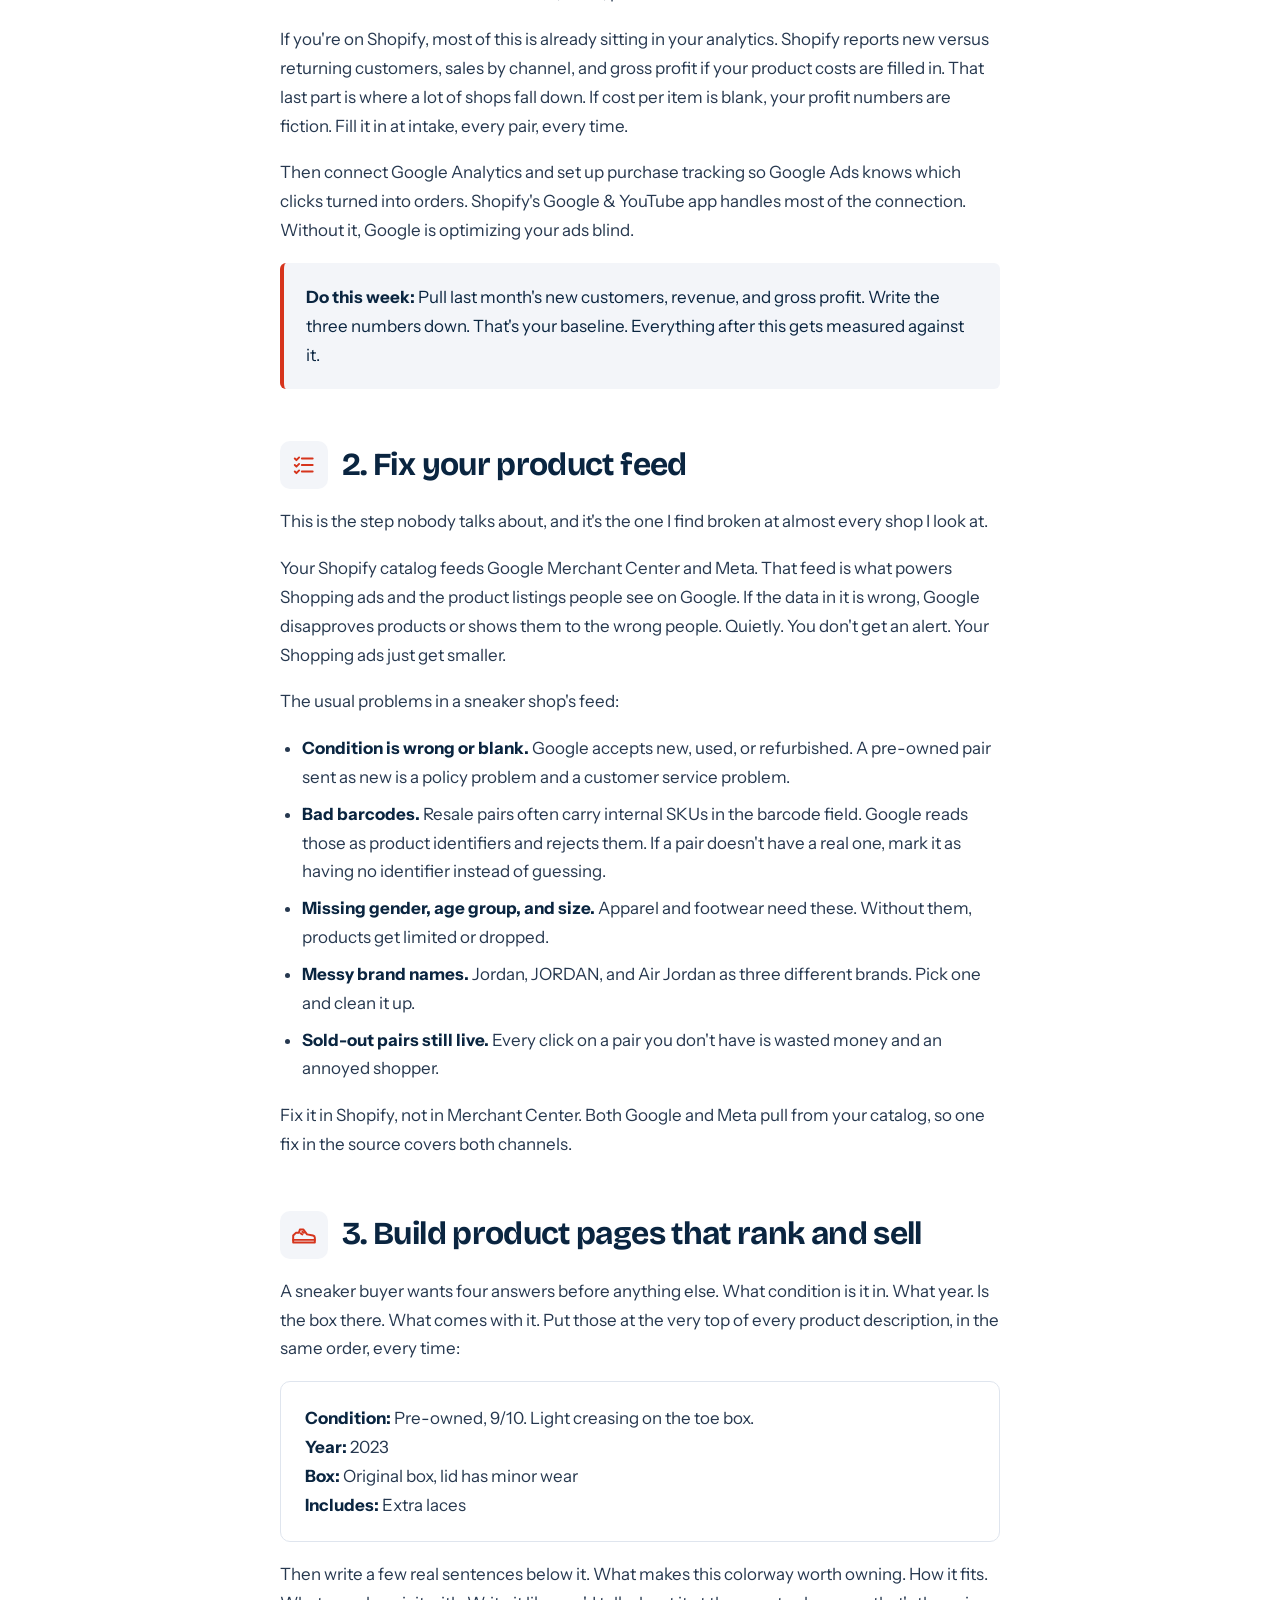
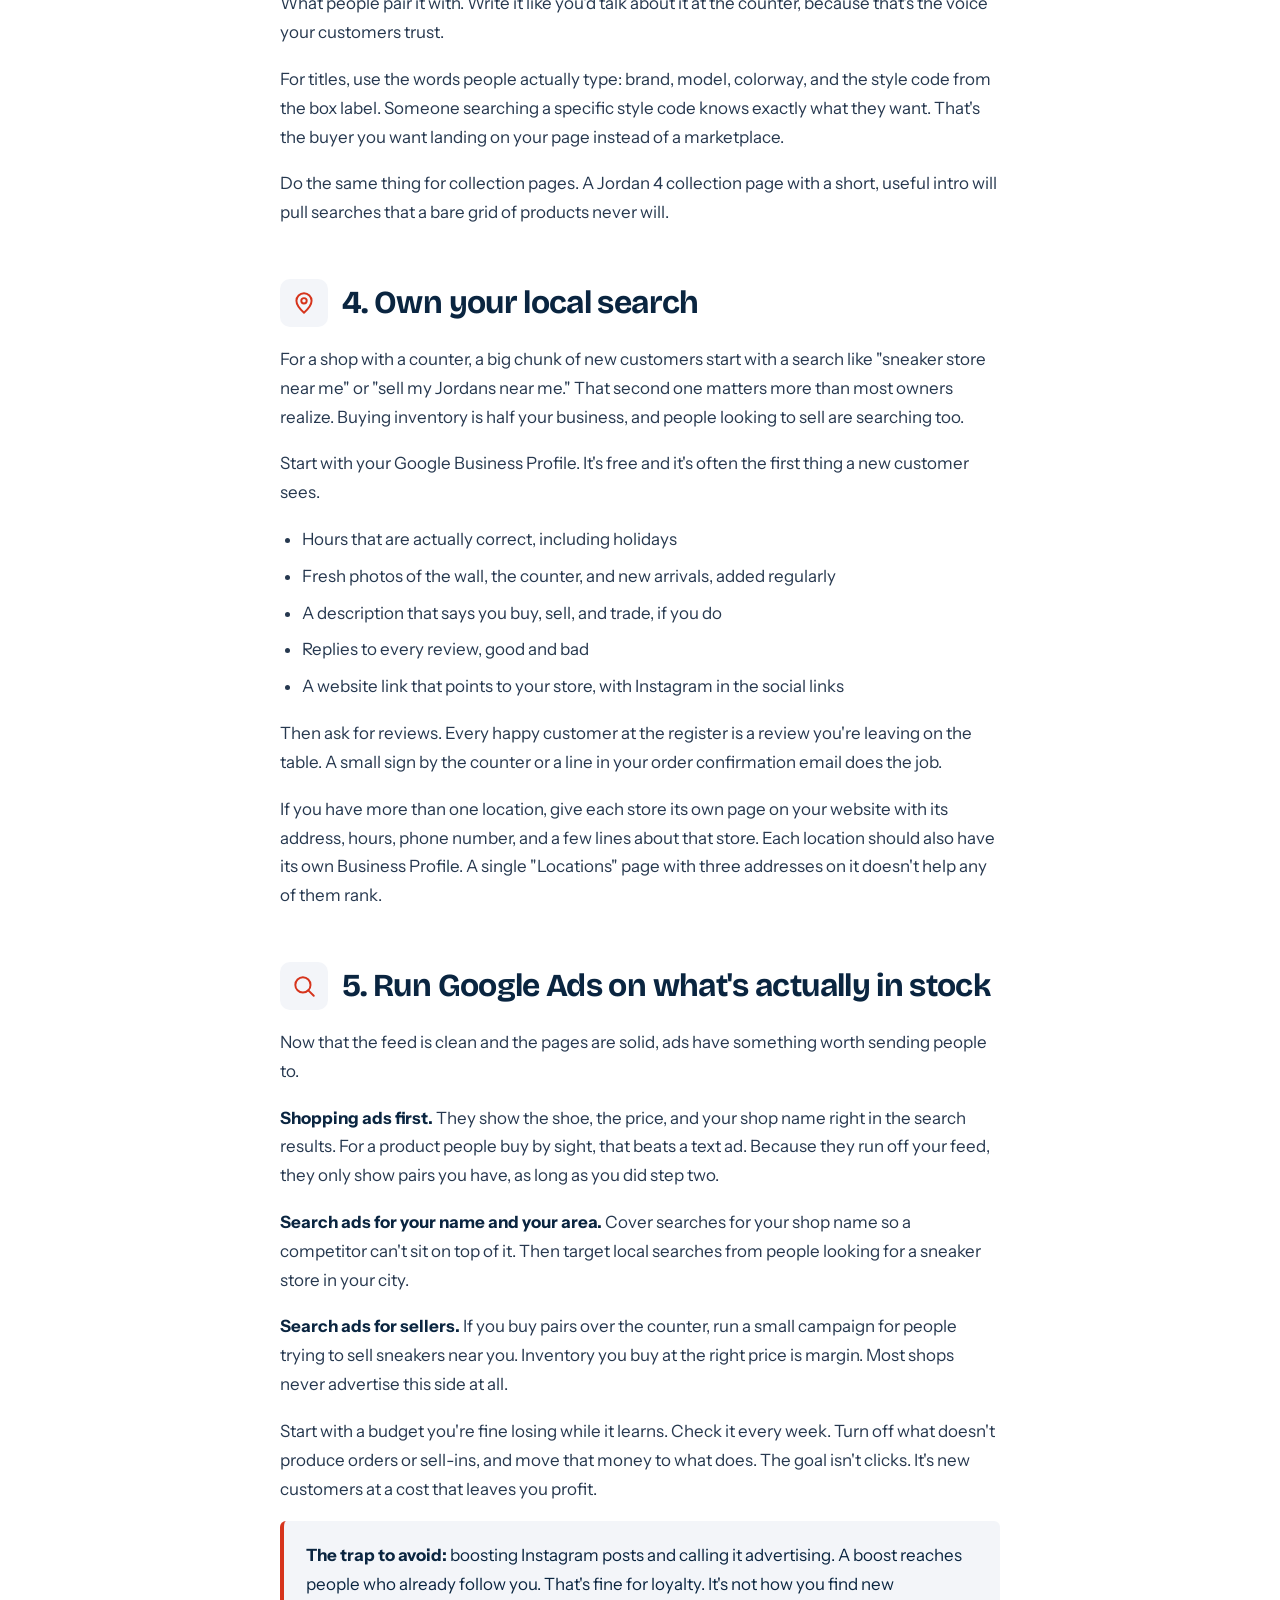
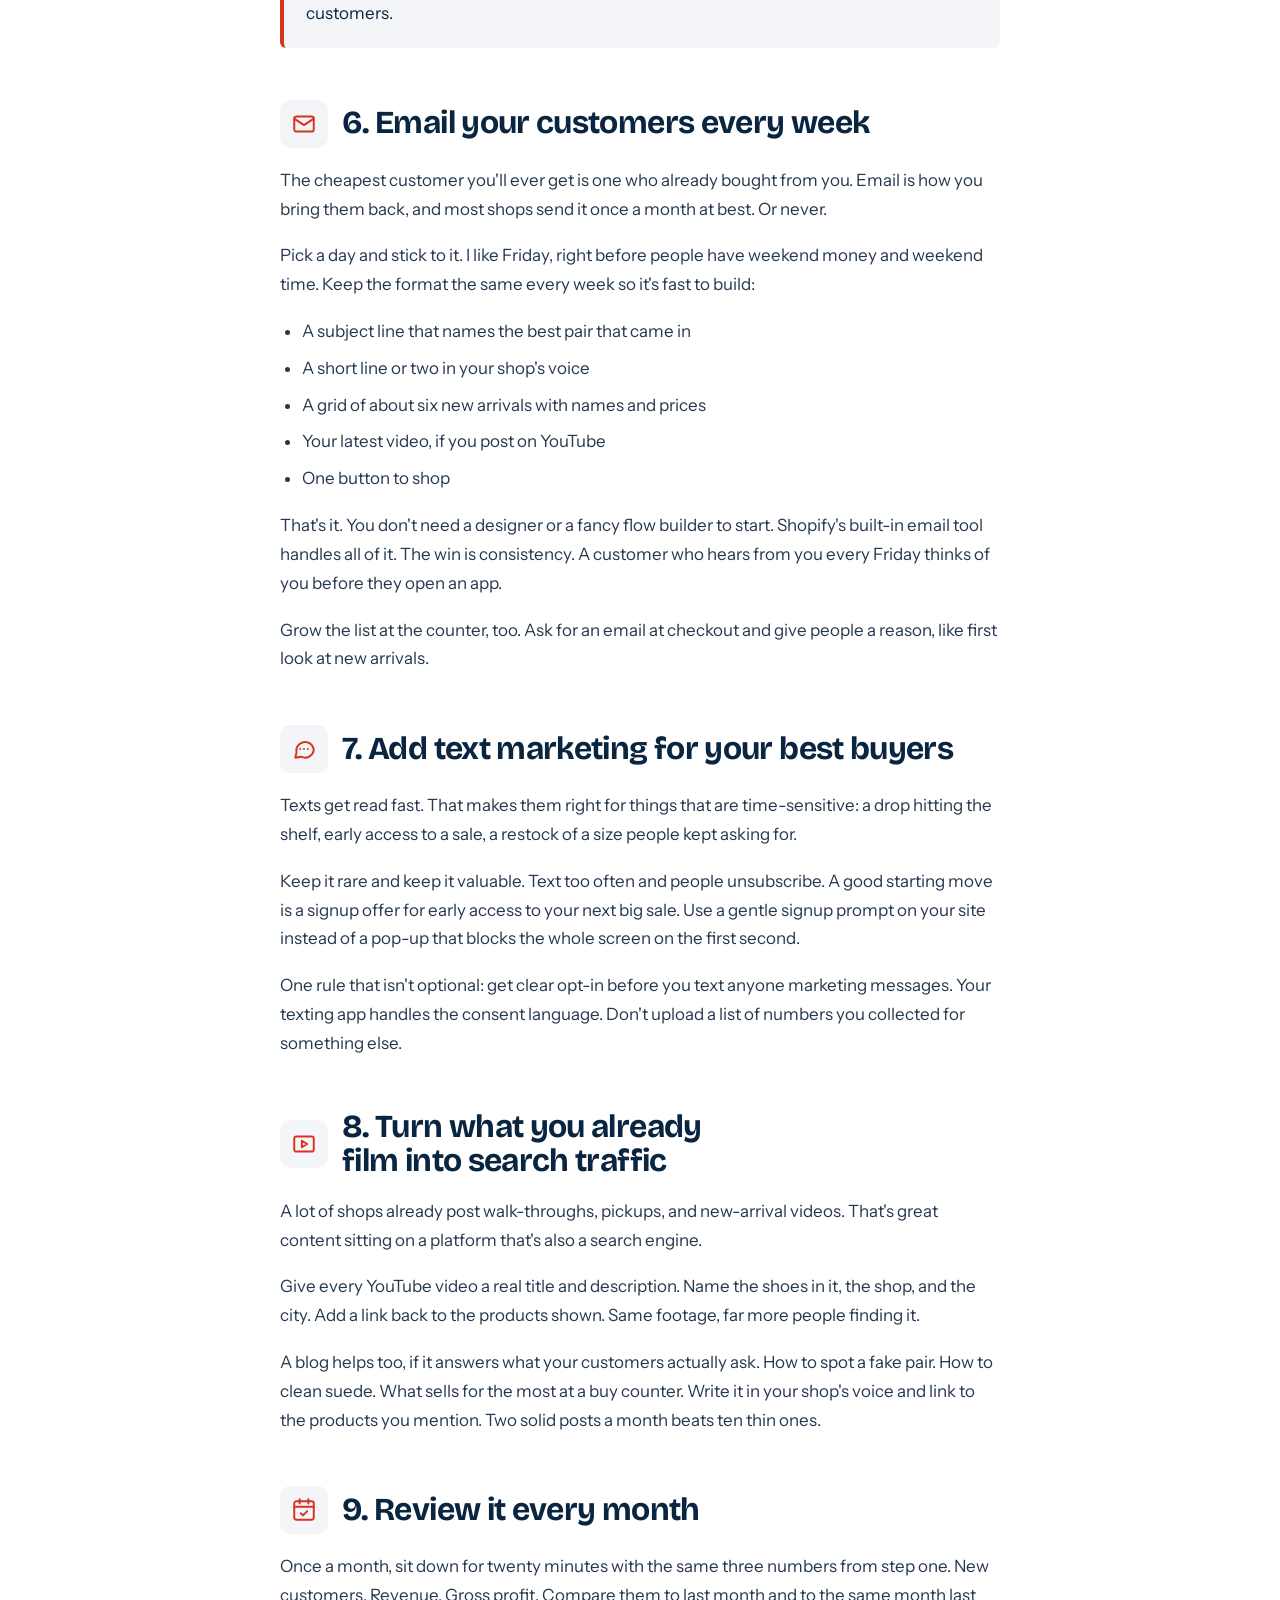
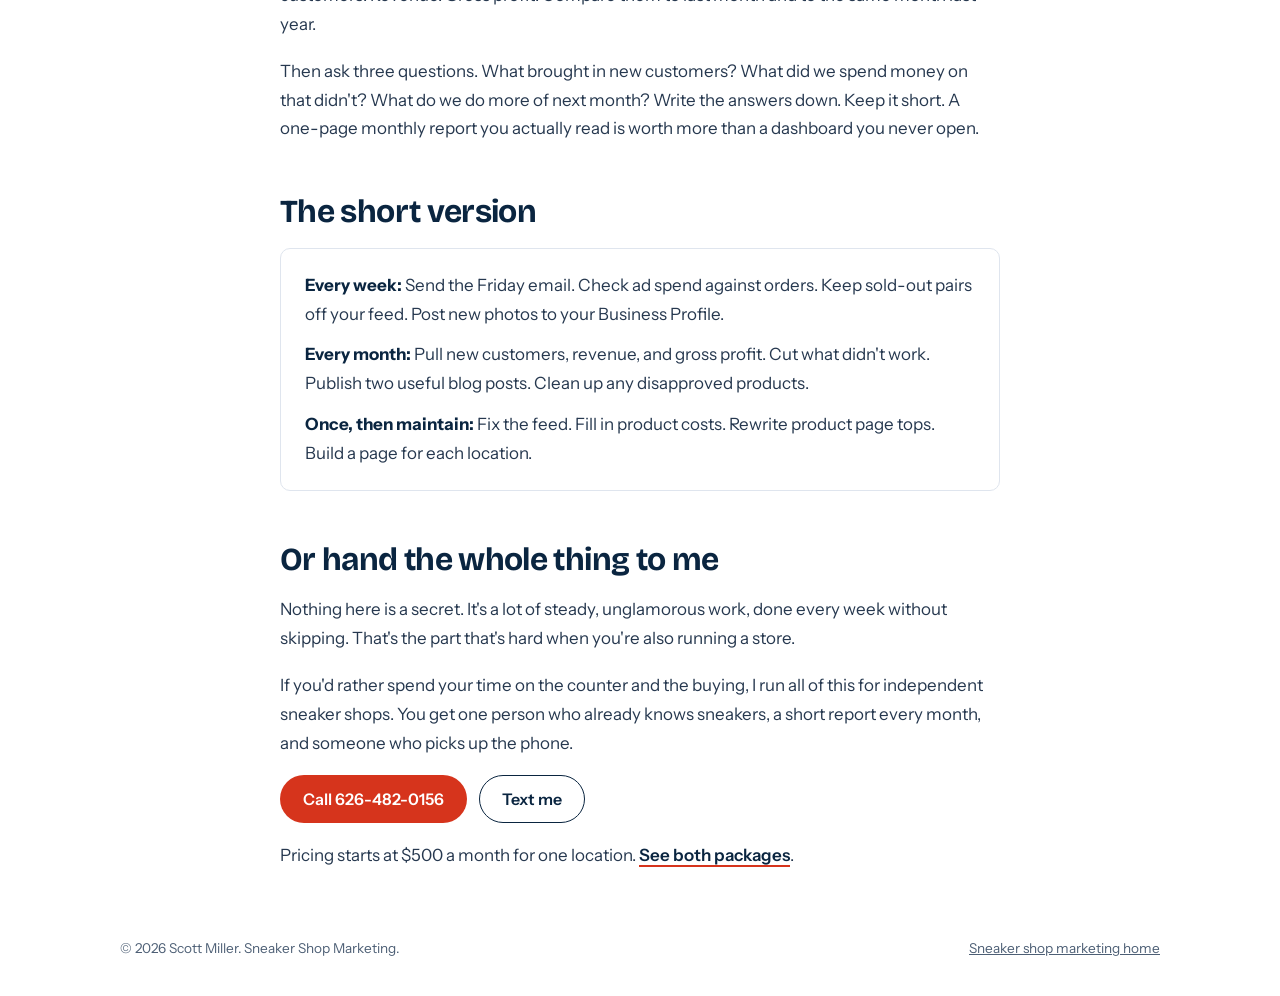
==== commit 9abe4e91: "Reframe plan section as a free guide, add icons to plan cards, services, and guide steps Co-Authored" ====
--- a/sneaker-shop-marketing-plan/index.html
+++ b/sneaker-shop-marketing-plan/index.html
@@ -80,9 +80,9 @@
   <div class="article-head">
     <div class="wrap">
       <nav class="crumbs" aria-label="Breadcrumb"><a href="/">Home</a> / The sneaker shop marketing plan</nav>
-      <p class="eyebrow">Free. No email required.</p>
+      <p class="eyebrow">Free guide. No email required.</p>
       <h1>The sneaker shop marketing plan</h1>
-      <p class="lede">How to get more customers into an independent sneaker shop, step by step. This is the same plan I run for the shops I work with. Take it and do it yourself, or call me and I'll run it.</p>
+      <p class="lede">How to get more customers into an independent sneaker shop, step by step. This is the same plan I run for my paying clients, written out so you can see exactly what the work involves. Use it yourself, or hire me to run it every month.</p>
       <p class="meta">By Scott Miller &middot; Updated November 15, 2026 &middot; About 12 minutes</p>
     </div>
   </div>
@@ -110,7 +110,7 @@
           </ol>
         </nav>
 
-        <h2 id="numbers">1. Get your numbers straight</h2>
+        <h2 id="numbers" class="step-h"><span class="ico lg" aria-hidden="true"><svg viewBox="0 0 24 24" fill="none" stroke="currentColor" stroke-width="1.8" stroke-linecap="round" stroke-linejoin="round"><path d="M4 20V11M10 20V5M16 20v-6M21 20H3"/></svg></span><span>1. Get your numbers straight</span></h2>
         <p>Before any of the fun stuff, you need to know three things every month: how many new customers you got, how much revenue came in, and how much of it you kept as gross profit. Not followers. Not clicks. Customers, sales, profit.</p>
         <p>If you're on Shopify, most of this is already sitting in your analytics. Shopify reports new versus returning customers, sales by channel, and gross profit if your product costs are filled in. That last part is where a lot of shops fall down. If cost per item is blank, your profit numbers are fiction. Fill it in at intake, every pair, every time.</p>
         <p>Then connect Google Analytics and set up purchase tracking so Google Ads knows which clicks turned into orders. Shopify's Google &amp; YouTube app handles most of the connection. Without it, Google is optimizing your ads blind.</p>
@@ -118,7 +118,7 @@
           <p><strong>Do this week:</strong> Pull last month's new customers, revenue, and gross profit. Write the three numbers down. That's your baseline. Everything after this gets measured against it.</p>
         </div>
 
-        <h2 id="feed">2. Fix your product feed</h2>
+        <h2 id="feed" class="step-h"><span class="ico lg" aria-hidden="true"><svg viewBox="0 0 24 24" fill="none" stroke="currentColor" stroke-width="1.8" stroke-linecap="round" stroke-linejoin="round"><path d="M10 6h10M10 12h10M10 18h10"/><path d="M3.5 6l1.5 1.5L7.5 5M3.5 12l1.5 1.5 2.5-2.5M3.5 18l1.5 1.5 2.5-2.5"/></svg></span><span>2. Fix your product feed</span></h2>
         <p>This is the step nobody talks about, and it's the one I find broken at almost every shop I look at.</p>
         <p>Your Shopify catalog feeds Google Merchant Center and Meta. That feed is what powers Shopping ads and the product listings people see on Google. If the data in it is wrong, Google disapproves products or shows them to the wrong people. Quietly. You don't get an alert. Your Shopping ads just get smaller.</p>
         <p>The usual problems in a sneaker shop's feed:</p>
@@ -131,7 +131,7 @@
         </ul>
         <p>Fix it in Shopify, not in Merchant Center. Both Google and Meta pull from your catalog, so one fix in the source covers both channels.</p>
 
-        <h2 id="product-pages">3. Build product pages that rank and sell</h2>
+        <h2 id="product-pages" class="step-h"><span class="ico lg" aria-hidden="true"><svg viewBox="0 0 24 24" fill="none" stroke="currentColor" stroke-width="1.8" stroke-linecap="round" stroke-linejoin="round"><path d="M2 16.5h20v-2c0-1-.7-1.8-1.7-2l-5.5-1.1L11.5 7H8.2l-1 3H4.5L2 12.5z"/><path d="M2 16.5V19h20v-2.5M9 10.5l1.5 1M10.5 9l1.5 1"/></svg></span><span>3. Build product pages that rank and sell</span></h2>
         <p>A sneaker buyer wants four answers before anything else. What condition is it in. What year. Is the box there. What comes with it. Put those at the very top of every product description, in the same order, every time:</p>
         <div class="checklist">
           <p><strong>Condition:</strong> Pre-owned, 9/10. Light creasing on the toe box.<br><strong>Year:</strong> 2023<br><strong>Box:</strong> Original box, lid has minor wear<br><strong>Includes:</strong> Extra laces</p>
@@ -140,7 +140,7 @@
         <p>For titles, use the words people actually type: brand, model, colorway, and the style code from the box label. Someone searching a specific style code knows exactly what they want. That's the buyer you want landing on your page instead of a marketplace.</p>
         <p>Do the same thing for collection pages. A Jordan 4 collection page with a short, useful intro will pull searches that a bare grid of products never will.</p>
 
-        <h2 id="local">4. Own your local search</h2>
+        <h2 id="local" class="step-h"><span class="ico lg" aria-hidden="true"><svg viewBox="0 0 24 24" fill="none" stroke="currentColor" stroke-width="1.8" stroke-linecap="round" stroke-linejoin="round"><path d="M12 21s-7-6.2-7-11a7 7 0 0 1 14 0c0 4.8-7 11-7 11z"/><circle cx="12" cy="10" r="2.5"/></svg></span><span>4. Own your local search</span></h2>
         <p>For a shop with a counter, a big chunk of new customers start with a search like "sneaker store near me" or "sell my Jordans near me." That second one matters more than most owners realize. Buying inventory is half your business, and people looking to sell are searching too.</p>
         <p>Start with your Google Business Profile. It's free and it's often the first thing a new customer sees.</p>
         <ul>
@@ -153,7 +153,7 @@
         <p>Then ask for reviews. Every happy customer at the register is a review you're leaving on the table. A small sign by the counter or a line in your order confirmation email does the job.</p>
         <p>If you have more than one location, give each store its own page on your website with its address, hours, phone number, and a few lines about that store. Each location should also have its own Business Profile. A single "Locations" page with three addresses on it doesn't help any of them rank.</p>
 
-        <h2 id="ads">5. Run Google Ads on what's actually in stock</h2>
+        <h2 id="ads" class="step-h"><span class="ico lg" aria-hidden="true"><svg viewBox="0 0 24 24" fill="none" stroke="currentColor" stroke-width="1.8" stroke-linecap="round" stroke-linejoin="round"><circle cx="11" cy="11" r="7"/><path d="M21 21l-5-5"/></svg></span><span>5. Run Google Ads on what's actually in stock</span></h2>
         <p>Now that the feed is clean and the pages are solid, ads have something worth sending people to.</p>
         <p><strong>Shopping ads first.</strong> They show the shoe, the price, and your shop name right in the search results. For a product people buy by sight, that beats a text ad. Because they run off your feed, they only show pairs you have, as long as you did step two.</p>
         <p><strong>Search ads for your name and your area.</strong> Cover searches for your shop name so a competitor can't sit on top of it. Then target local searches from people looking for a sneaker store in your city.</p>
@@ -163,7 +163,7 @@
           <p><strong>The trap to avoid:</strong> boosting Instagram posts and calling it advertising. A boost reaches people who already follow you. That's fine for loyalty. It's not how you find new customers.</p>
         </div>
 
-        <h2 id="email">6. Email your customers every week</h2>
+        <h2 id="email" class="step-h"><span class="ico lg" aria-hidden="true"><svg viewBox="0 0 24 24" fill="none" stroke="currentColor" stroke-width="1.8" stroke-linecap="round" stroke-linejoin="round"><rect x="3" y="5" width="18" height="14" rx="2"/><path d="M3 7l9 6 9-6"/></svg></span><span>6. Email your customers every week</span></h2>
         <p>The cheapest customer you'll ever get is one who already bought from you. Email is how you bring them back, and most shops send it once a month at best. Or never.</p>
         <p>Pick a day and stick to it. I like Friday, right before people have weekend money and weekend time. Keep the format the same every week so it's fast to build:</p>
         <ul>
@@ -176,17 +176,17 @@
         <p>That's it. You don't need a designer or a fancy flow builder to start. Shopify's built-in email tool handles all of it. The win is consistency. A customer who hears from you every Friday thinks of you before they open an app.</p>
         <p>Grow the list at the counter, too. Ask for an email at checkout and give people a reason, like first look at new arrivals.</p>
 
-        <h2 id="text">7. Add text marketing for your best buyers</h2>
+        <h2 id="text" class="step-h"><span class="ico lg" aria-hidden="true"><svg viewBox="0 0 24 24" fill="none" stroke="currentColor" stroke-width="1.8" stroke-linecap="round" stroke-linejoin="round"><path d="M21 12a8 8 0 0 1-11.6 7.1L4 20l1-4.6A8 8 0 1 1 21 12z"/><path d="M8.5 12h.01M12 12h.01M15.5 12h.01"/></svg></span><span>7. Add text marketing for your best buyers</span></h2>
         <p>Texts get read fast. That makes them right for things that are time-sensitive: a drop hitting the shelf, early access to a sale, a restock of a size people kept asking for.</p>
         <p>Keep it rare and keep it valuable. Text too often and people unsubscribe. A good starting move is a signup offer for early access to your next big sale. Use a gentle signup prompt on your site instead of a pop-up that blocks the whole screen on the first second.</p>
         <p>One rule that isn't optional: get clear opt-in before you text anyone marketing messages. Your texting app handles the consent language. Don't upload a list of numbers you collected for something else.</p>
 
-        <h2 id="content">8. Turn what you already film into search traffic</h2>
+        <h2 id="content" class="step-h"><span class="ico lg" aria-hidden="true"><svg viewBox="0 0 24 24" fill="none" stroke="currentColor" stroke-width="1.8" stroke-linecap="round" stroke-linejoin="round"><rect x="3" y="5" width="18" height="14" rx="2"/><path d="M10 9l5 3-5 3z"/></svg></span><span>8. Turn what you already film into search traffic</span></h2>
         <p>A lot of shops already post walk-throughs, pickups, and new-arrival videos. That's great content sitting on a platform that's also a search engine.</p>
         <p>Give every YouTube video a real title and description. Name the shoes in it, the shop, and the city. Add a link back to the products shown. Same footage, far more people finding it.</p>
         <p>A blog helps too, if it answers what your customers actually ask. How to spot a fake pair. How to clean suede. What sells for the most at a buy counter. Write it in your shop's voice and link to the products you mention. Two solid posts a month beats ten thin ones.</p>
 
-        <h2 id="review">9. Review it every month</h2>
+        <h2 id="review" class="step-h"><span class="ico lg" aria-hidden="true"><svg viewBox="0 0 24 24" fill="none" stroke="currentColor" stroke-width="1.8" stroke-linecap="round" stroke-linejoin="round"><rect x="3" y="4" width="18" height="17" rx="2"/><path d="M3 9h18M8 2v4M16 2v4M9 15l2 2 4-4"/></svg></span><span>9. Review it every month</span></h2>
         <p>Once a month, sit down for twenty minutes with the same three numbers from step one. New customers. Revenue. Gross profit. Compare them to last month and to the same month last year.</p>
         <p>Then ask three questions. What brought in new customers? What did we spend money on that didn't? What do we do more of next month? Write the answers down. Keep it short. A one-page monthly report you actually read is worth more than a dashboard you never open.</p>
 
--- a/assets/site.css
+++ b/assets/site.css
@@ -204,3 +204,25 @@
 .callout { background: var(--wash); border-left: 4px solid var(--accent); border-radius: 6px; padding: 20px 22px; display: grid; gap: 10px; }
 .callout p { color: var(--ink) !important; }
 .checklist { background: #fff; border: 1px solid var(--line); border-radius: 10px; padding: 22px 24px; display: grid; gap: 12px; }
+
+/* Icons */
+.ico { display: inline-grid; place-items: center; width: 44px; height: 44px; border-radius: 10px; background: #fff; border: 1.5px solid var(--ink); color: var(--accent); flex: none; }
+.ico svg { width: 22px; height: 22px; }
+.ico.lg { width: 48px; height: 48px; background: var(--wash); border: 0; }
+.ico.lg svg { width: 26px; height: 26px; }
+
+/* Plan teaser as icon cards */
+.playbook { display: grid; grid-template-columns: 1fr 1fr; gap: 12px; margin: 0; padding: 0; border: 0; counter-reset: pb; }
+@media (min-width: 900px) { .playbook { grid-template-columns: repeat(4, 1fr); gap: 16px; } }
+.playbook li { list-style: none; counter-increment: pb; background: var(--wash); border-radius: 12px; padding: 18px 16px; display: grid; gap: 8px; align-content: start; position: relative; border: 0; }
+.playbook li::before { content: counter(pb, decimal-leading-zero); position: absolute; top: 16px; right: 16px; left: auto; font-family: var(--mono); font-size: 0.75rem; font-weight: 600; color: var(--muted); }
+.playbook h3 { font-size: 1rem; margin-top: 6px; }
+.playbook p { color: var(--muted); font-size: 0.9rem; line-height: 1.45; }
+
+/* Services with icons */
+.services li { grid-template-columns: 44px 1fr; column-gap: 16px; align-items: start; }
+.services li .ico { grid-row: span 2; }
+.services li h3 { align-self: end; }
+
+/* Plan page step headings */
+.article .body h2.step-h { display: flex; align-items: center; gap: 14px; }
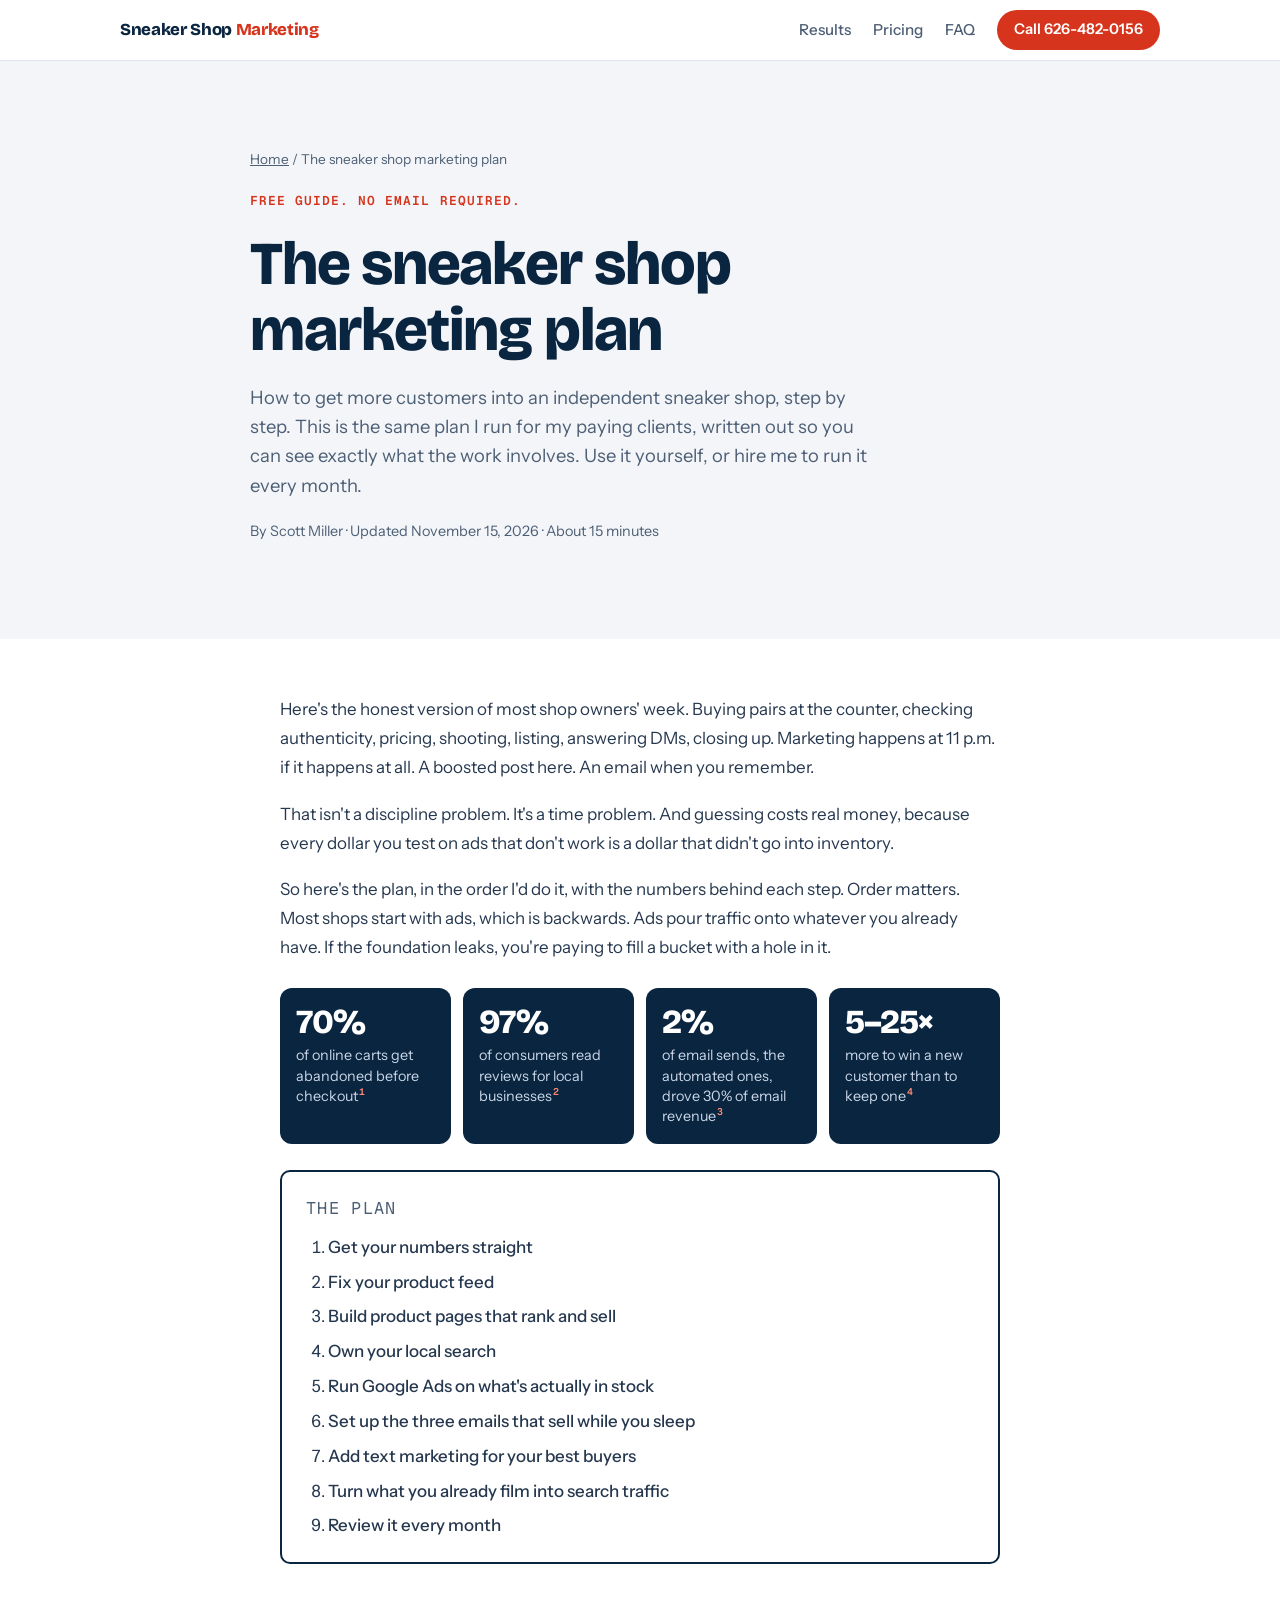
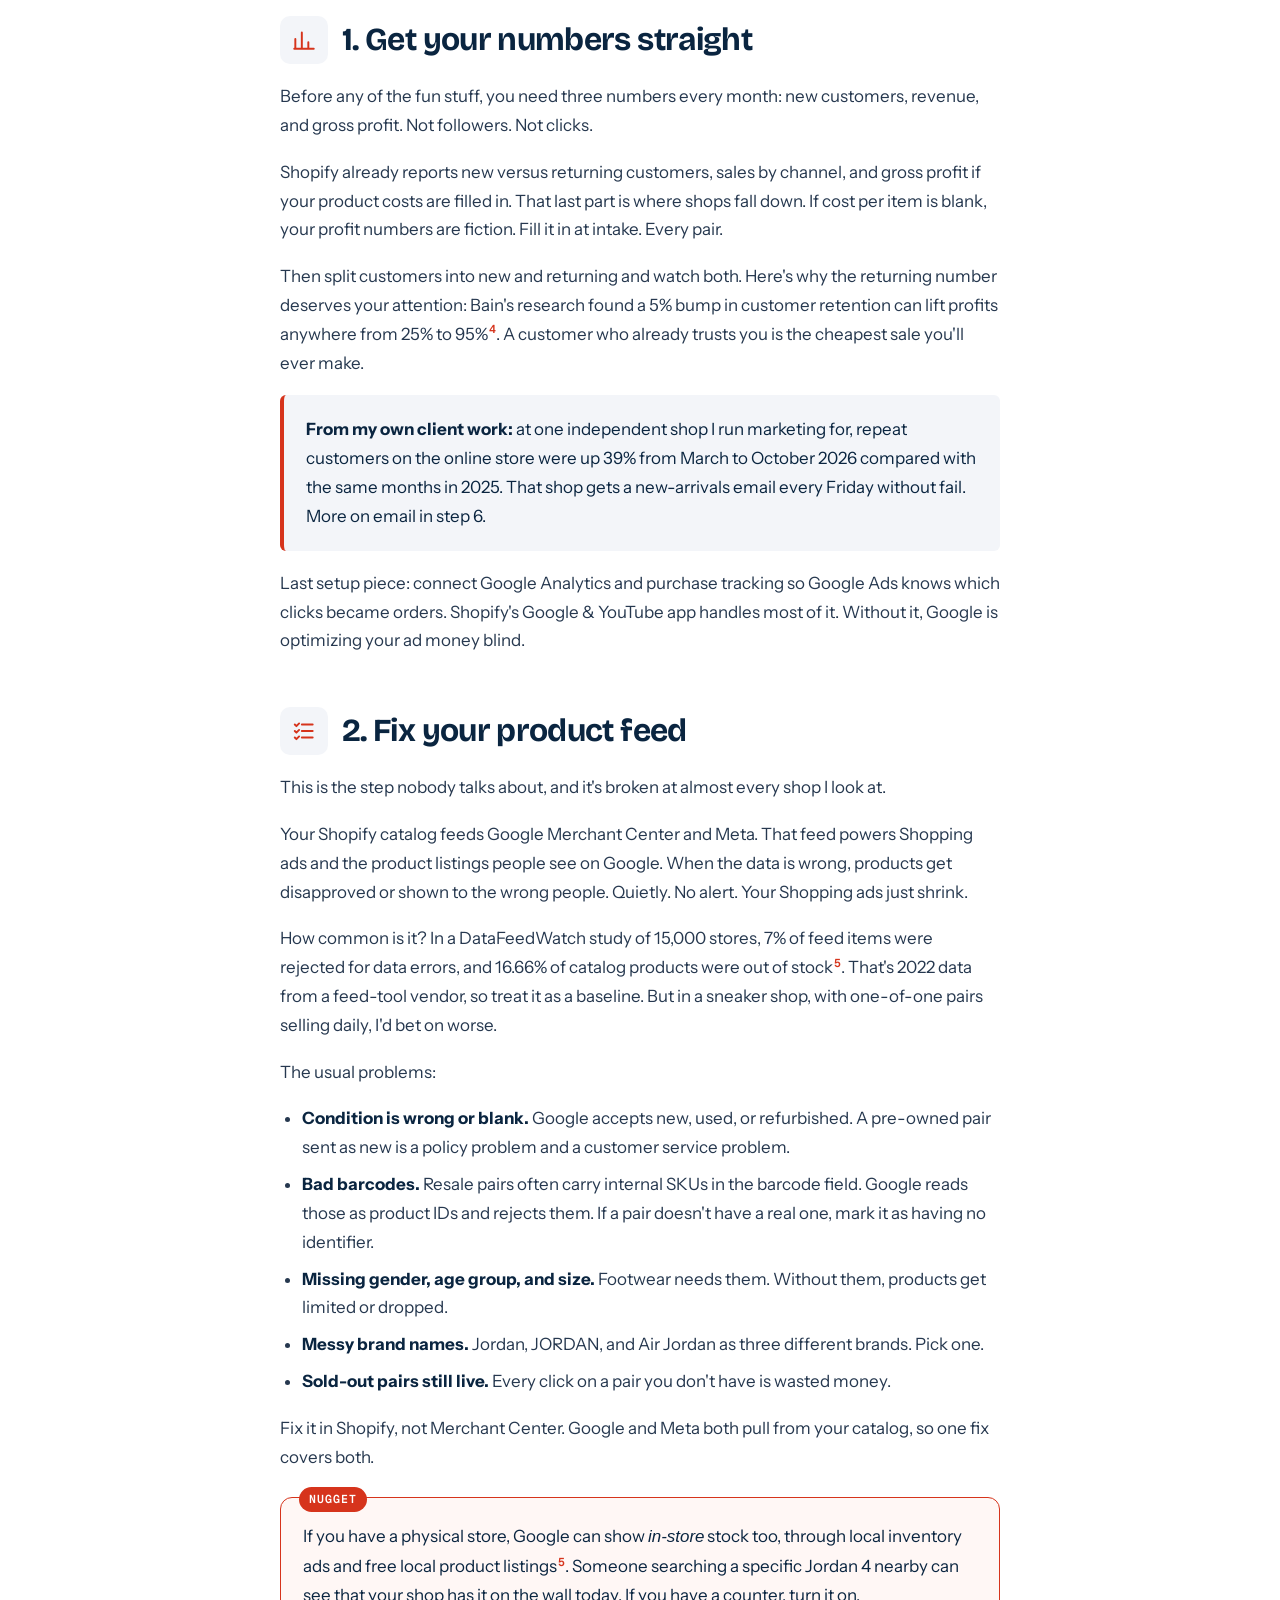
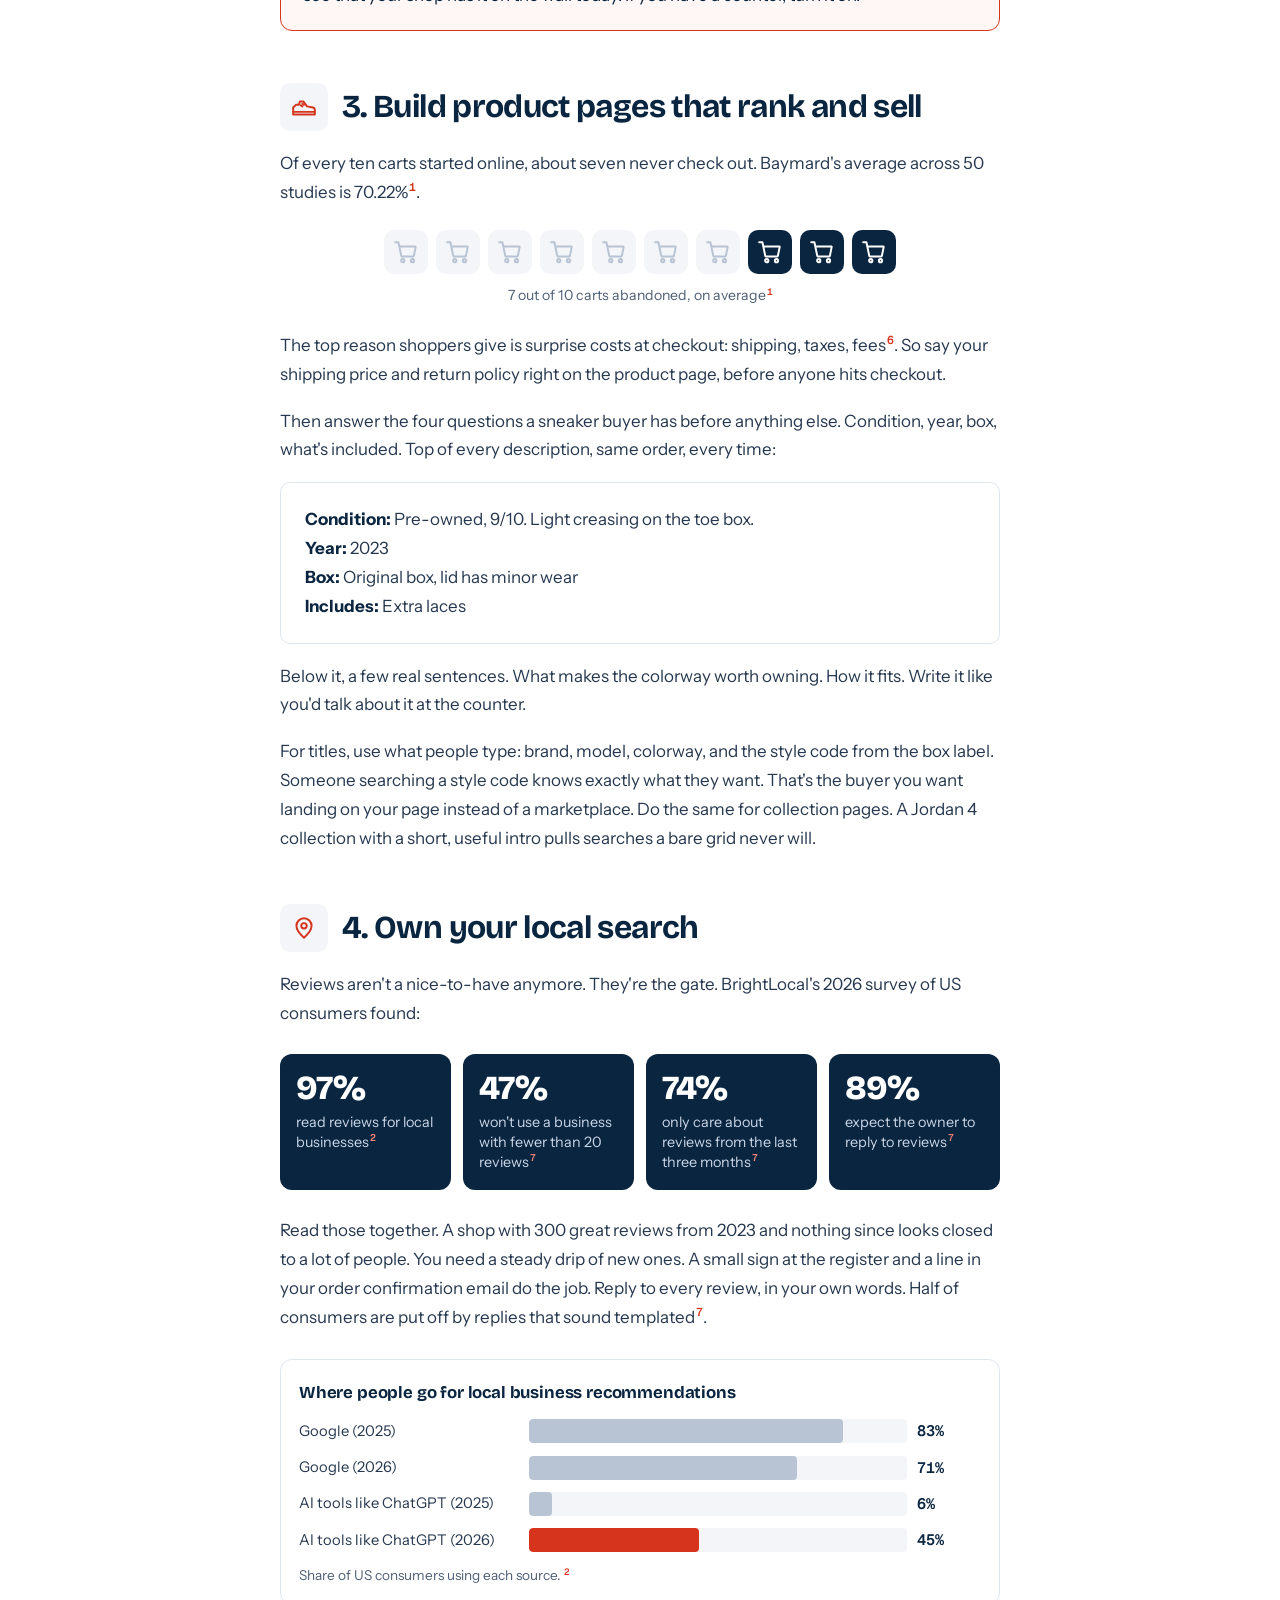
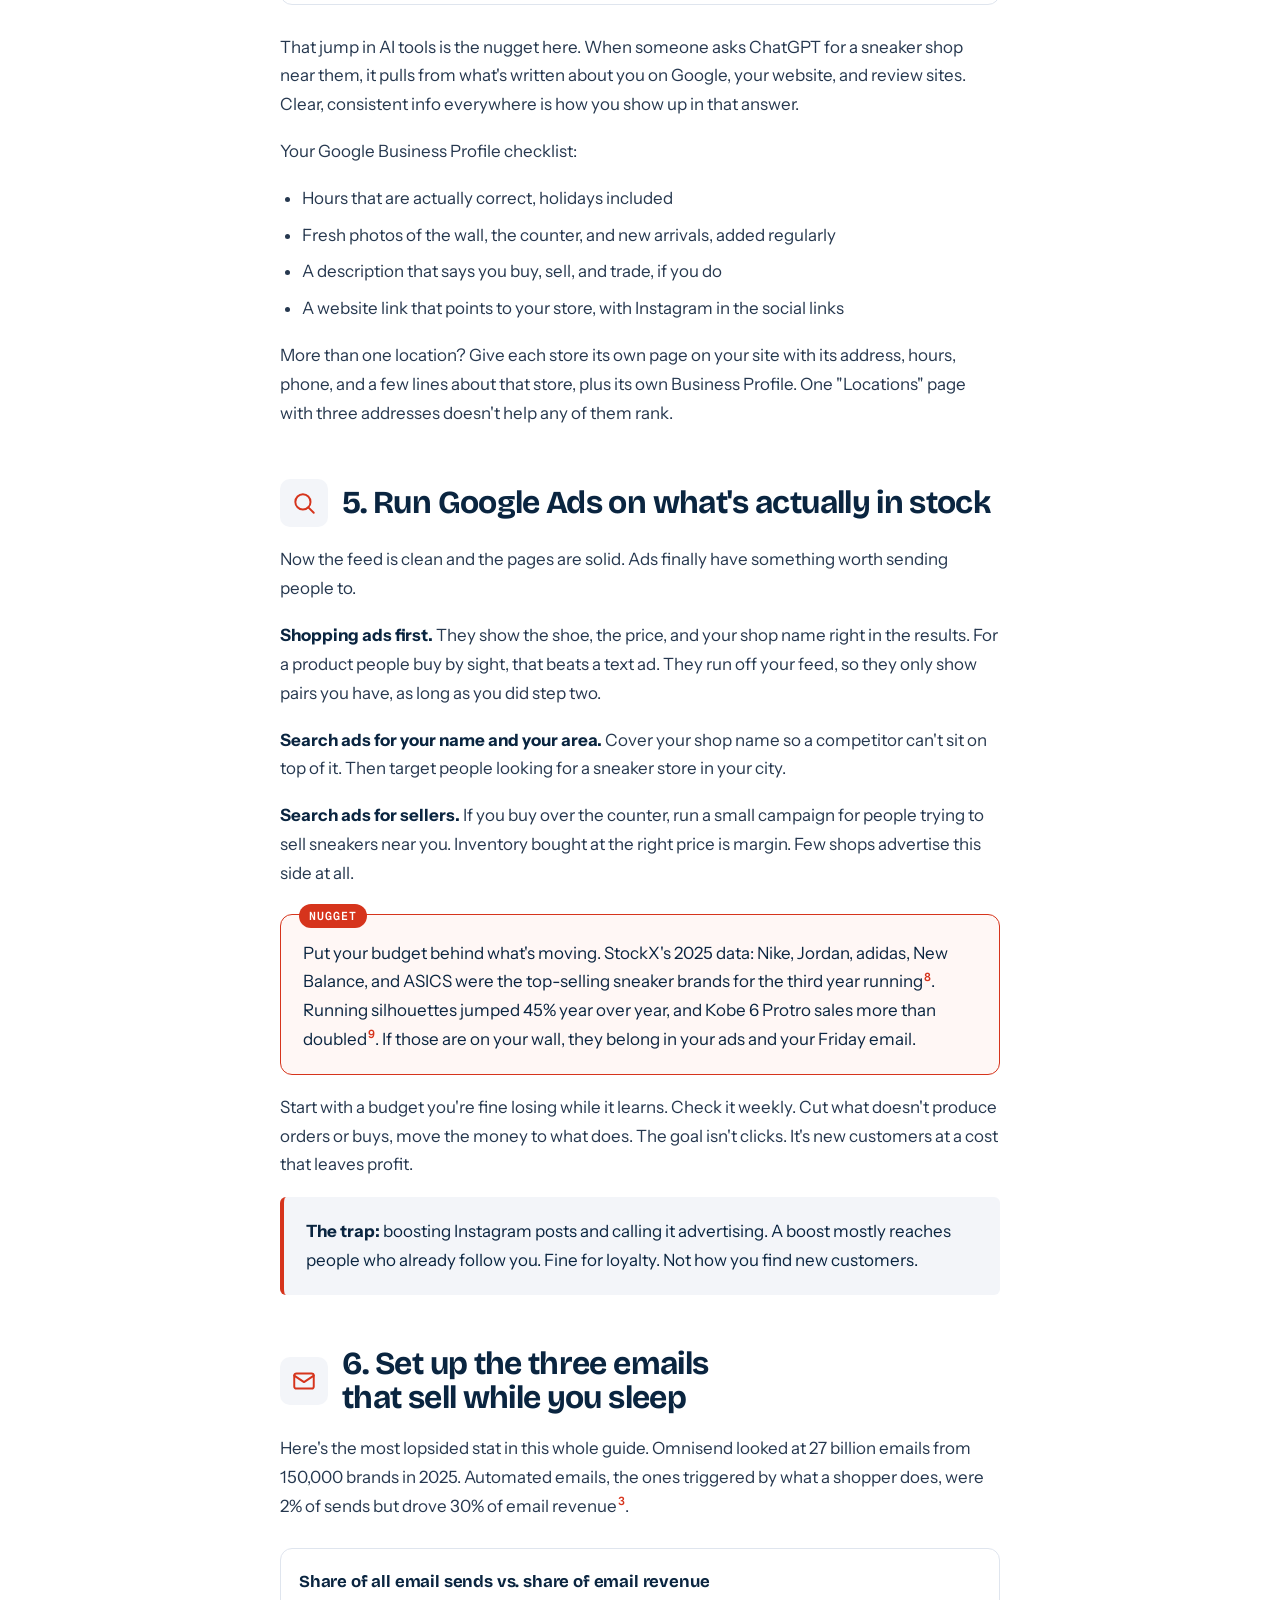
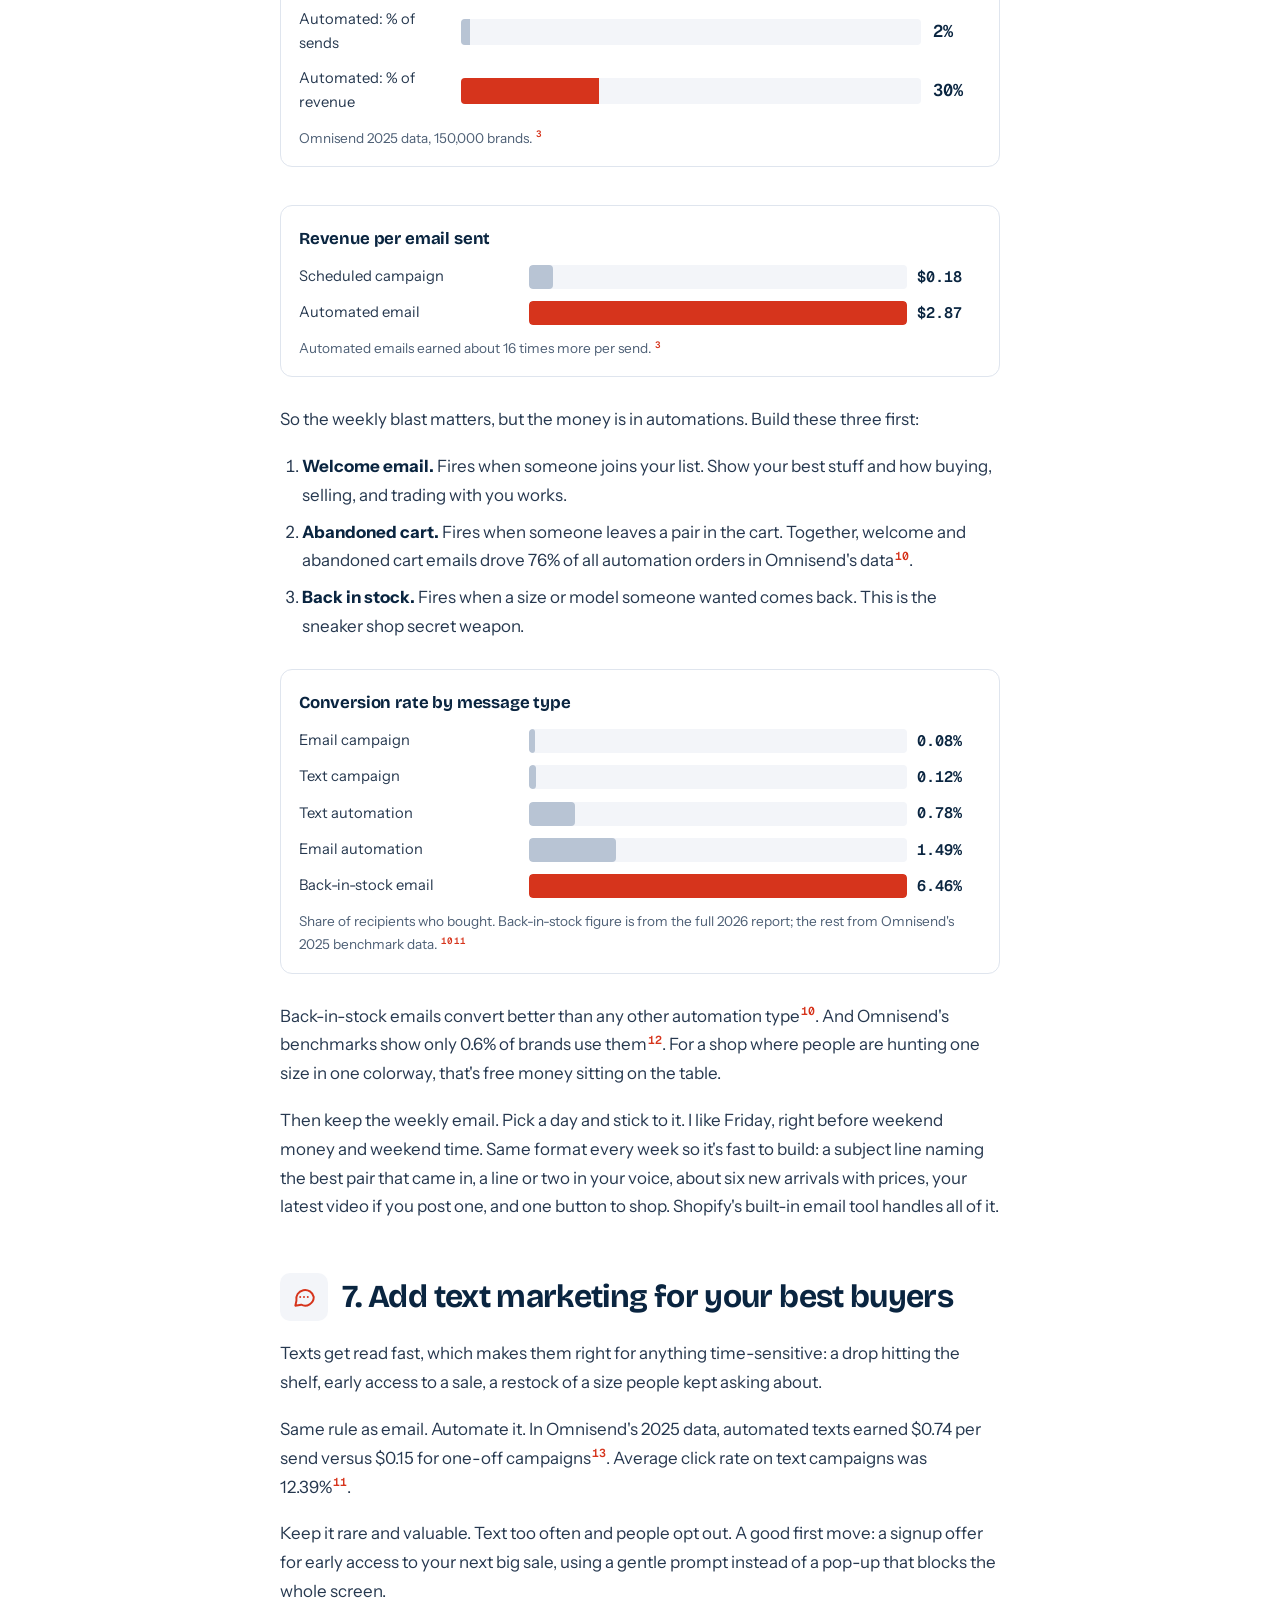
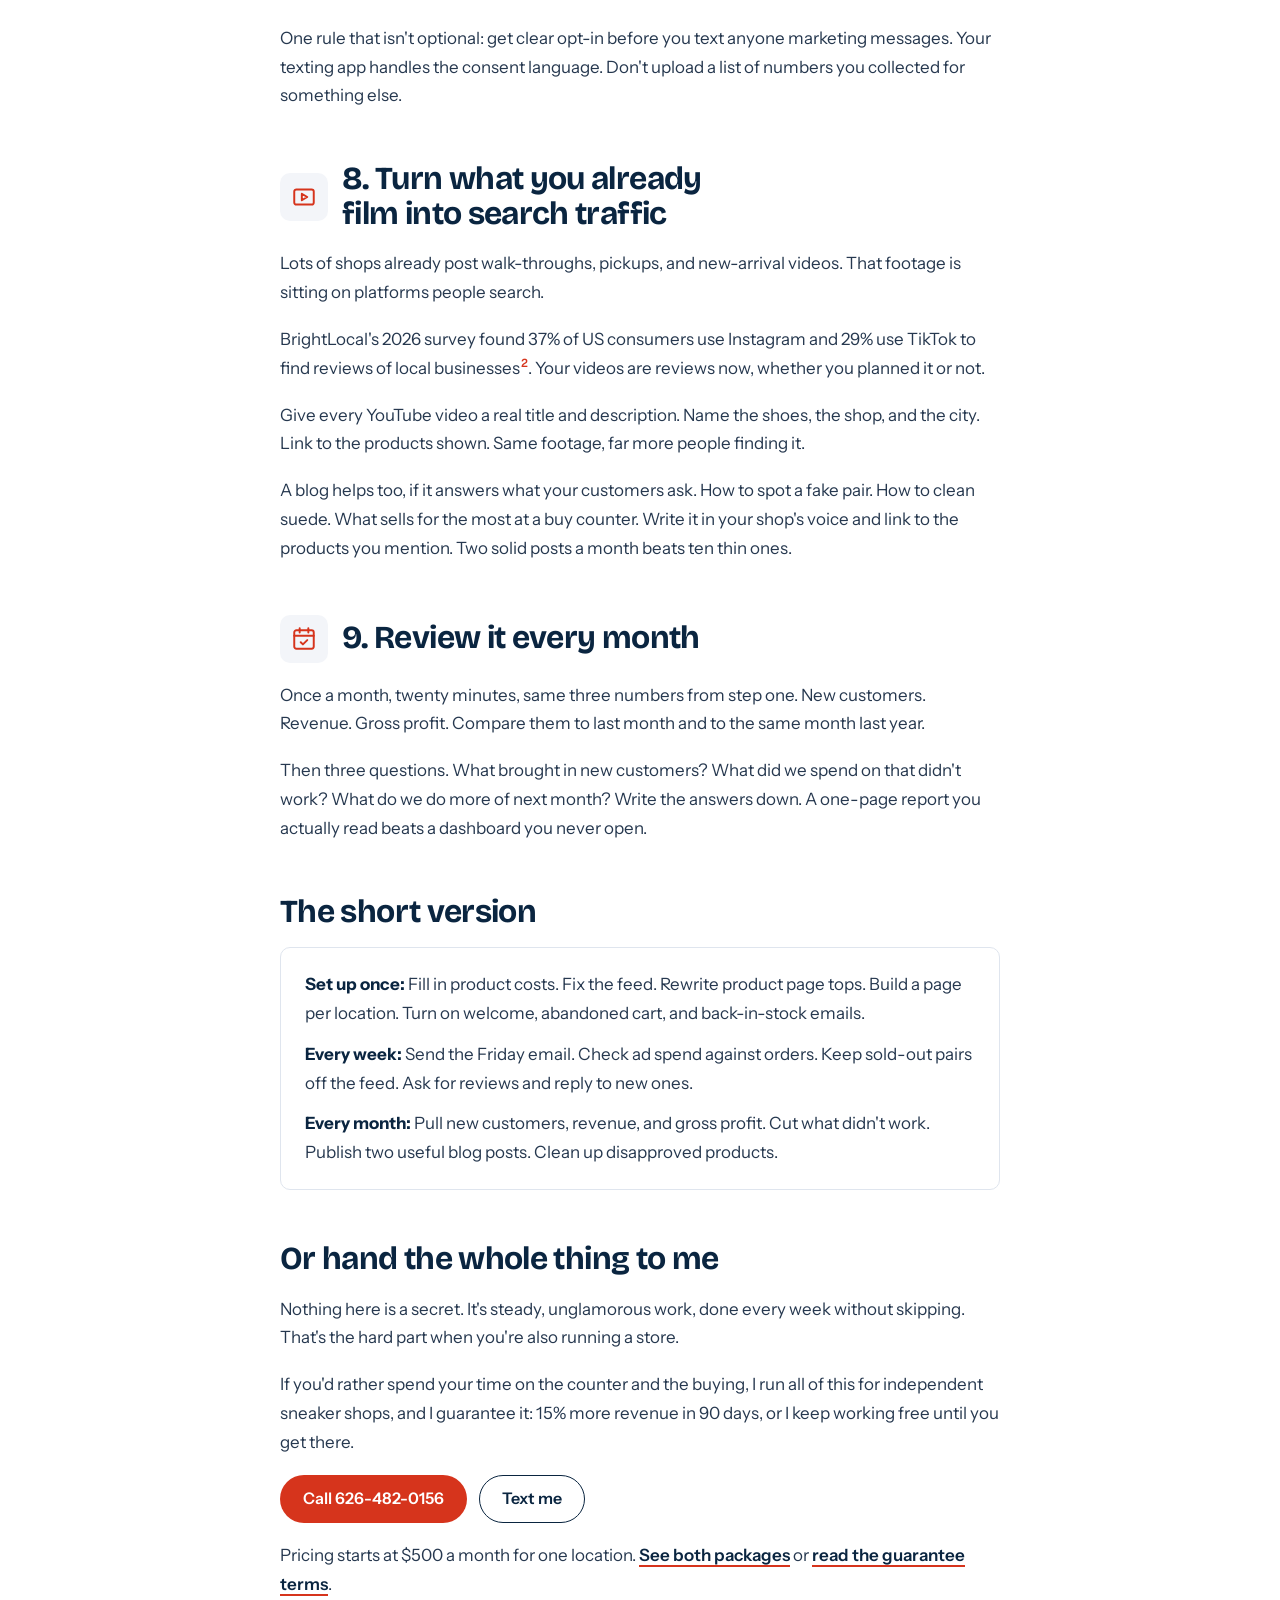
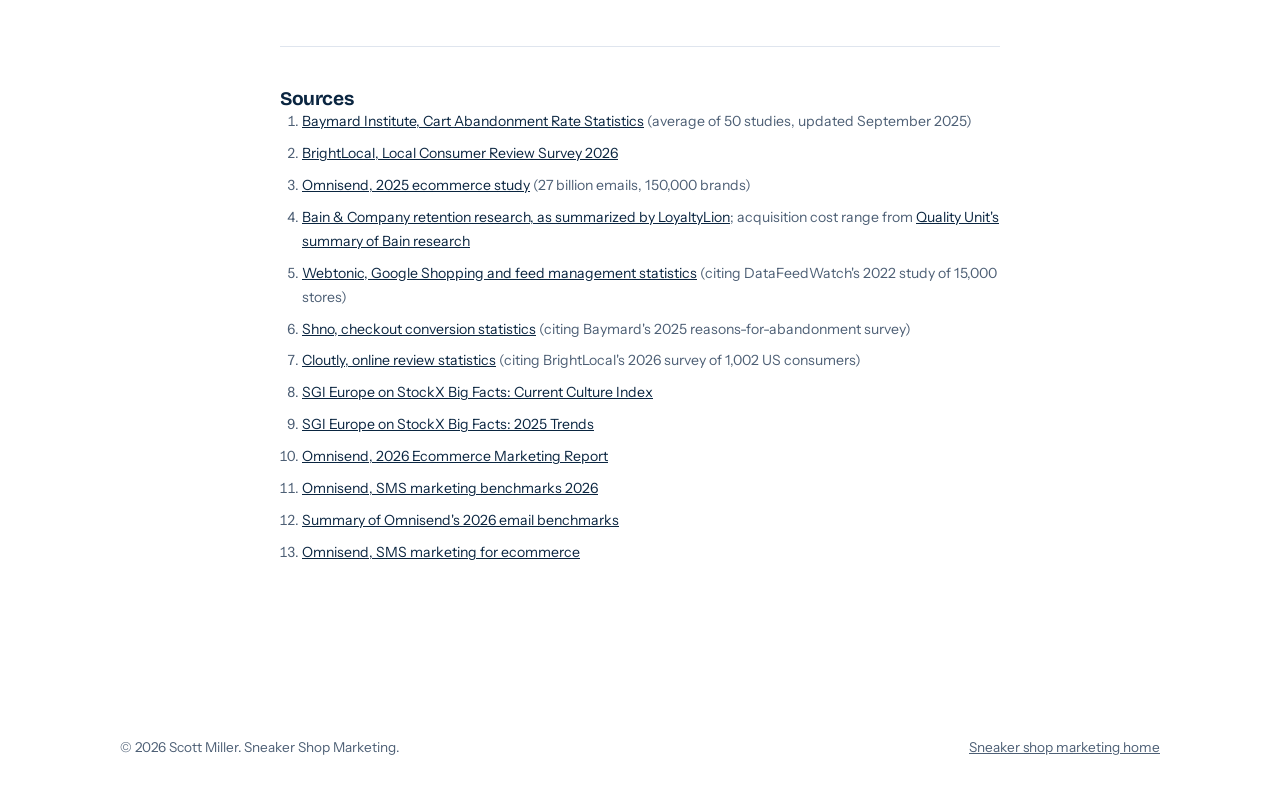
==== commit b657d9ed: "Guide v2: sourced stats, charts, nuggets, back-in-stock and review sections Co-Authored-By: Claude O" ====
--- a/sneaker-shop-marketing-plan/index.html
+++ b/sneaker-shop-marketing-plan/index.html
@@ -4,7 +4,7 @@
 <meta charset="utf-8">
 <meta name="viewport" content="width=device-width, initial-scale=1">
 <title>The Sneaker Shop Marketing Plan: How to Grow Your Sneaker Store</title>
-<meta name="description" content="A free, step-by-step marketing plan for independent sneaker shops: tracking, Google Shopping feeds, product page SEO, local search, Google Ads, email, and text.">
+<meta name="description" content="A free, data-backed marketing plan for independent sneaker shops: Google Shopping feeds, product pages, reviews, Google Ads, email automations, and text.">
 <link rel="canonical" href="https://sneakershopmarketing.com/sneaker-shop-marketing-plan/">
 <meta name="robots" content="index, follow, max-image-preview:large">
 <meta name="author" content="Scott Miller">
@@ -83,17 +83,23 @@
       <p class="eyebrow">Free guide. No email required.</p>
       <h1>The sneaker shop marketing plan</h1>
       <p class="lede">How to get more customers into an independent sneaker shop, step by step. This is the same plan I run for my paying clients, written out so you can see exactly what the work involves. Use it yourself, or hire me to run it every month.</p>
-      <p class="meta">By Scott Miller &middot; Updated November 15, 2026 &middot; About 12 minutes</p>
+      <p class="meta">By Scott Miller &middot; Updated November 15, 2026 &middot; About 15 minutes</p>
     </div>
   </div>
 
   <article class="article">
     <div class="wrap">
       <div class="body">
-
-        <p>Here's the honest version of most shop owners' week. You're buying pairs at the counter, checking authenticity, pricing, shooting photos, listing, answering DMs, and closing up. Marketing happens at 11 p.m. if it happens at all. A boosted post here. An email when you remember.</p>
-        <p>That isn't a discipline problem. It's a time problem. And the cost of guessing is real, because every dollar you test on ads that don't work is a dollar that didn't go into inventory.</p>
-        <p>So here's the plan, in the order I'd do it. Order matters. Most shops start with ads, which is backwards. Ads pour traffic onto whatever you already have, so if the foundation leaks, you're paying to fill a bucket with a hole in it.</p>
+        <p>Here's the honest version of most shop owners' week. Buying pairs at the counter, checking authenticity, pricing, shooting, listing, answering DMs, closing up. Marketing happens at 11 p.m. if it happens at all. A boosted post here. An email when you remember.</p>
+        <p>That isn't a discipline problem. It's a time problem. And guessing costs real money, because every dollar you test on ads that don't work is a dollar that didn't go into inventory.</p>
+        <p>So here's the plan, in the order I'd do it, with the numbers behind each step. Order matters. Most shops start with ads, which is backwards. Ads pour traffic onto whatever you already have. If the foundation leaks, you're paying to fill a bucket with a hole in it.</p>
+
+        <div class="statgrid">
+          <div><b>70%</b><span>of online carts get abandoned before checkout<sup class="ref"><a href="#src-1">1</a></sup></span></div>
+          <div><b>97%</b><span>of consumers read reviews for local businesses<sup class="ref"><a href="#src-2">2</a></sup></span></div>
+          <div><b>2%</b><span>of email sends, the automated ones, drove 30% of email revenue<sup class="ref"><a href="#src-3">3</a></sup></span></div>
+          <div><b>5&ndash;25&times;</b><span>more to win a new customer than to keep one<sup class="ref"><a href="#src-4">4</a></sup></span></div>
+        </div>
 
         <nav class="toc" aria-label="Contents">
           <p>The plan</p>
@@ -103,7 +109,7 @@
             <li><a href="#product-pages">Build product pages that rank and sell</a></li>
             <li><a href="#local">Own your local search</a></li>
             <li><a href="#ads">Run Google Ads on what's actually in stock</a></li>
-            <li><a href="#email">Email your customers every week</a></li>
+            <li><a href="#email">Set up the three emails that sell while you sleep</a></li>
             <li><a href="#text">Add text marketing for your best buyers</a></li>
             <li><a href="#content">Turn what you already film into search traffic</a></li>
             <li><a href="#review">Review it every month</a></li>
@@ -111,101 +117,138 @@
         </nav>
 
         <h2 id="numbers" class="step-h"><span class="ico lg" aria-hidden="true"><svg viewBox="0 0 24 24" fill="none" stroke="currentColor" stroke-width="1.8" stroke-linecap="round" stroke-linejoin="round"><path d="M4 20V11M10 20V5M16 20v-6M21 20H3"/></svg></span><span>1. Get your numbers straight</span></h2>
-        <p>Before any of the fun stuff, you need to know three things every month: how many new customers you got, how much revenue came in, and how much of it you kept as gross profit. Not followers. Not clicks. Customers, sales, profit.</p>
-        <p>If you're on Shopify, most of this is already sitting in your analytics. Shopify reports new versus returning customers, sales by channel, and gross profit if your product costs are filled in. That last part is where a lot of shops fall down. If cost per item is blank, your profit numbers are fiction. Fill it in at intake, every pair, every time.</p>
-        <p>Then connect Google Analytics and set up purchase tracking so Google Ads knows which clicks turned into orders. Shopify's Google &amp; YouTube app handles most of the connection. Without it, Google is optimizing your ads blind.</p>
+        <p>Before any of the fun stuff, you need three numbers every month: new customers, revenue, and gross profit. Not followers. Not clicks.</p>
+        <p>Shopify already reports new versus returning customers, sales by channel, and gross profit if your product costs are filled in. That last part is where shops fall down. If cost per item is blank, your profit numbers are fiction. Fill it in at intake. Every pair.</p>
+        <p>Then split customers into new and returning and watch both. Here's why the returning number deserves your attention: Bain's research found a 5% bump in customer retention can lift profits anywhere from 25% to 95%<sup class="ref"><a href="#src-4">4</a></sup>. A customer who already trusts you is the cheapest sale you'll ever make.</p>
         <div class="callout">
-          <p><strong>Do this week:</strong> Pull last month's new customers, revenue, and gross profit. Write the three numbers down. That's your baseline. Everything after this gets measured against it.</p>
-        </div>
+          <p><strong>From my own client work:</strong> at one independent shop I run marketing for, repeat customers on the online store were up 39% from March to October 2026 compared with the same months in 2025. That shop gets a new-arrivals email every Friday without fail. More on email in step 6.</p>
+        </div>
+        <p>Last setup piece: connect Google Analytics and purchase tracking so Google Ads knows which clicks became orders. Shopify's Google &amp; YouTube app handles most of it. Without it, Google is optimizing your ad money blind.</p>
 
         <h2 id="feed" class="step-h"><span class="ico lg" aria-hidden="true"><svg viewBox="0 0 24 24" fill="none" stroke="currentColor" stroke-width="1.8" stroke-linecap="round" stroke-linejoin="round"><path d="M10 6h10M10 12h10M10 18h10"/><path d="M3.5 6l1.5 1.5L7.5 5M3.5 12l1.5 1.5 2.5-2.5M3.5 18l1.5 1.5 2.5-2.5"/></svg></span><span>2. Fix your product feed</span></h2>
-        <p>This is the step nobody talks about, and it's the one I find broken at almost every shop I look at.</p>
-        <p>Your Shopify catalog feeds Google Merchant Center and Meta. That feed is what powers Shopping ads and the product listings people see on Google. If the data in it is wrong, Google disapproves products or shows them to the wrong people. Quietly. You don't get an alert. Your Shopping ads just get smaller.</p>
-        <p>The usual problems in a sneaker shop's feed:</p>
+        <p>This is the step nobody talks about, and it's broken at almost every shop I look at.</p>
+        <p>Your Shopify catalog feeds Google Merchant Center and Meta. That feed powers Shopping ads and the product listings people see on Google. When the data is wrong, products get disapproved or shown to the wrong people. Quietly. No alert. Your Shopping ads just shrink.</p>
+        <p>How common is it? In a DataFeedWatch study of 15,000 stores, 7% of feed items were rejected for data errors, and 16.66% of catalog products were out of stock<sup class="ref"><a href="#src-5">5</a></sup>. That's 2022 data from a feed-tool vendor, so treat it as a baseline. But in a sneaker shop, with one-of-one pairs selling daily, I'd bet on worse.</p>
+        <p>The usual problems:</p>
         <ul>
           <li><strong>Condition is wrong or blank.</strong> Google accepts new, used, or refurbished. A pre-owned pair sent as new is a policy problem and a customer service problem.</li>
-          <li><strong>Bad barcodes.</strong> Resale pairs often carry internal SKUs in the barcode field. Google reads those as product identifiers and rejects them. If a pair doesn't have a real one, mark it as having no identifier instead of guessing.</li>
-          <li><strong>Missing gender, age group, and size.</strong> Apparel and footwear need these. Without them, products get limited or dropped.</li>
-          <li><strong>Messy brand names.</strong> Jordan, JORDAN, and Air Jordan as three different brands. Pick one and clean it up.</li>
-          <li><strong>Sold-out pairs still live.</strong> Every click on a pair you don't have is wasted money and an annoyed shopper.</li>
+          <li><strong>Bad barcodes.</strong> Resale pairs often carry internal SKUs in the barcode field. Google reads those as product IDs and rejects them. If a pair doesn't have a real one, mark it as having no identifier.</li>
+          <li><strong>Missing gender, age group, and size.</strong> Footwear needs them. Without them, products get limited or dropped.</li>
+          <li><strong>Messy brand names.</strong> Jordan, JORDAN, and Air Jordan as three different brands. Pick one.</li>
+          <li><strong>Sold-out pairs still live.</strong> Every click on a pair you don't have is wasted money.</li>
         </ul>
-        <p>Fix it in Shopify, not in Merchant Center. Both Google and Meta pull from your catalog, so one fix in the source covers both channels.</p>
+        <p>Fix it in Shopify, not Merchant Center. Google and Meta both pull from your catalog, so one fix covers both.</p>
+        <div class="nugget"><span class="nugget-tag">Nugget</span><p>If you have a physical store, Google can show <em>in-store</em> stock too, through local inventory ads and free local product listings<sup class="ref"><a href="#src-5">5</a></sup>. Someone searching a specific Jordan 4 nearby can see that your shop has it on the wall today. If you have a counter, turn it on.</p></div>
 
         <h2 id="product-pages" class="step-h"><span class="ico lg" aria-hidden="true"><svg viewBox="0 0 24 24" fill="none" stroke="currentColor" stroke-width="1.8" stroke-linecap="round" stroke-linejoin="round"><path d="M2 16.5h20v-2c0-1-.7-1.8-1.7-2l-5.5-1.1L11.5 7H8.2l-1 3H4.5L2 12.5z"/><path d="M2 16.5V19h20v-2.5M9 10.5l1.5 1M10.5 9l1.5 1"/></svg></span><span>3. Build product pages that rank and sell</span></h2>
-        <p>A sneaker buyer wants four answers before anything else. What condition is it in. What year. Is the box there. What comes with it. Put those at the very top of every product description, in the same order, every time:</p>
+        <p>Of every ten carts started online, about seven never check out. Baymard's average across 50 studies is 70.22%<sup class="ref"><a href="#src-1">1</a></sup>.</p>
+        <figure class="carts"><div class="cartrow"><span class="cartdot gone" aria-hidden="true"><svg viewBox="0 0 24 24" fill="none" stroke="currentColor" stroke-width="1.8" stroke-linecap="round" stroke-linejoin="round"><circle cx="9" cy="20" r="1.5"/><circle cx="18" cy="20" r="1.5"/><path d="M2 3h3l2.6 12.4a1 1 0 0 0 1 .8h9.7a1 1 0 0 0 1-.8L21 7H6"/></svg></span><span class="cartdot gone" aria-hidden="true"><svg viewBox="0 0 24 24" fill="none" stroke="currentColor" stroke-width="1.8" stroke-linecap="round" stroke-linejoin="round"><circle cx="9" cy="20" r="1.5"/><circle cx="18" cy="20" r="1.5"/><path d="M2 3h3l2.6 12.4a1 1 0 0 0 1 .8h9.7a1 1 0 0 0 1-.8L21 7H6"/></svg></span><span class="cartdot gone" aria-hidden="true"><svg viewBox="0 0 24 24" fill="none" stroke="currentColor" stroke-width="1.8" stroke-linecap="round" stroke-linejoin="round"><circle cx="9" cy="20" r="1.5"/><circle cx="18" cy="20" r="1.5"/><path d="M2 3h3l2.6 12.4a1 1 0 0 0 1 .8h9.7a1 1 0 0 0 1-.8L21 7H6"/></svg></span><span class="cartdot gone" aria-hidden="true"><svg viewBox="0 0 24 24" fill="none" stroke="currentColor" stroke-width="1.8" stroke-linecap="round" stroke-linejoin="round"><circle cx="9" cy="20" r="1.5"/><circle cx="18" cy="20" r="1.5"/><path d="M2 3h3l2.6 12.4a1 1 0 0 0 1 .8h9.7a1 1 0 0 0 1-.8L21 7H6"/></svg></span><span class="cartdot gone" aria-hidden="true"><svg viewBox="0 0 24 24" fill="none" stroke="currentColor" stroke-width="1.8" stroke-linecap="round" stroke-linejoin="round"><circle cx="9" cy="20" r="1.5"/><circle cx="18" cy="20" r="1.5"/><path d="M2 3h3l2.6 12.4a1 1 0 0 0 1 .8h9.7a1 1 0 0 0 1-.8L21 7H6"/></svg></span><span class="cartdot gone" aria-hidden="true"><svg viewBox="0 0 24 24" fill="none" stroke="currentColor" stroke-width="1.8" stroke-linecap="round" stroke-linejoin="round"><circle cx="9" cy="20" r="1.5"/><circle cx="18" cy="20" r="1.5"/><path d="M2 3h3l2.6 12.4a1 1 0 0 0 1 .8h9.7a1 1 0 0 0 1-.8L21 7H6"/></svg></span><span class="cartdot gone" aria-hidden="true"><svg viewBox="0 0 24 24" fill="none" stroke="currentColor" stroke-width="1.8" stroke-linecap="round" stroke-linejoin="round"><circle cx="9" cy="20" r="1.5"/><circle cx="18" cy="20" r="1.5"/><path d="M2 3h3l2.6 12.4a1 1 0 0 0 1 .8h9.7a1 1 0 0 0 1-.8L21 7H6"/></svg></span><span class="cartdot" aria-hidden="true"><svg viewBox="0 0 24 24" fill="none" stroke="currentColor" stroke-width="1.8" stroke-linecap="round" stroke-linejoin="round"><circle cx="9" cy="20" r="1.5"/><circle cx="18" cy="20" r="1.5"/><path d="M2 3h3l2.6 12.4a1 1 0 0 0 1 .8h9.7a1 1 0 0 0 1-.8L21 7H6"/></svg></span><span class="cartdot" aria-hidden="true"><svg viewBox="0 0 24 24" fill="none" stroke="currentColor" stroke-width="1.8" stroke-linecap="round" stroke-linejoin="round"><circle cx="9" cy="20" r="1.5"/><circle cx="18" cy="20" r="1.5"/><path d="M2 3h3l2.6 12.4a1 1 0 0 0 1 .8h9.7a1 1 0 0 0 1-.8L21 7H6"/></svg></span><span class="cartdot" aria-hidden="true"><svg viewBox="0 0 24 24" fill="none" stroke="currentColor" stroke-width="1.8" stroke-linecap="round" stroke-linejoin="round"><circle cx="9" cy="20" r="1.5"/><circle cx="18" cy="20" r="1.5"/><path d="M2 3h3l2.6 12.4a1 1 0 0 0 1 .8h9.7a1 1 0 0 0 1-.8L21 7H6"/></svg></span></div><figcaption>7 out of 10 carts abandoned, on average<sup class="ref"><a href="#src-1">1</a></sup></figcaption></figure>
+        <p>The top reason shoppers give is surprise costs at checkout: shipping, taxes, fees<sup class="ref"><a href="#src-6">6</a></sup>. So say your shipping price and return policy right on the product page, before anyone hits checkout.</p>
+        <p>Then answer the four questions a sneaker buyer has before anything else. Condition, year, box, what's included. Top of every description, same order, every time:</p>
         <div class="checklist">
           <p><strong>Condition:</strong> Pre-owned, 9/10. Light creasing on the toe box.<br><strong>Year:</strong> 2023<br><strong>Box:</strong> Original box, lid has minor wear<br><strong>Includes:</strong> Extra laces</p>
         </div>
-        <p>Then write a few real sentences below it. What makes this colorway worth owning. How it fits. What people pair it with. Write it like you'd talk about it at the counter, because that's the voice your customers trust.</p>
-        <p>For titles, use the words people actually type: brand, model, colorway, and the style code from the box label. Someone searching a specific style code knows exactly what they want. That's the buyer you want landing on your page instead of a marketplace.</p>
-        <p>Do the same thing for collection pages. A Jordan 4 collection page with a short, useful intro will pull searches that a bare grid of products never will.</p>
+        <p>Below it, a few real sentences. What makes the colorway worth owning. How it fits. Write it like you'd talk about it at the counter.</p>
+        <p>For titles, use what people type: brand, model, colorway, and the style code from the box label. Someone searching a style code knows exactly what they want. That's the buyer you want landing on your page instead of a marketplace. Do the same for collection pages. A Jordan 4 collection with a short, useful intro pulls searches a bare grid never will.</p>
 
         <h2 id="local" class="step-h"><span class="ico lg" aria-hidden="true"><svg viewBox="0 0 24 24" fill="none" stroke="currentColor" stroke-width="1.8" stroke-linecap="round" stroke-linejoin="round"><path d="M12 21s-7-6.2-7-11a7 7 0 0 1 14 0c0 4.8-7 11-7 11z"/><circle cx="12" cy="10" r="2.5"/></svg></span><span>4. Own your local search</span></h2>
-        <p>For a shop with a counter, a big chunk of new customers start with a search like "sneaker store near me" or "sell my Jordans near me." That second one matters more than most owners realize. Buying inventory is half your business, and people looking to sell are searching too.</p>
-        <p>Start with your Google Business Profile. It's free and it's often the first thing a new customer sees.</p>
+        <p>Reviews aren't a nice-to-have anymore. They're the gate. BrightLocal's 2026 survey of US consumers found:</p>
+        <div class="statgrid">
+          <div><b>97%</b><span>read reviews for local businesses<sup class="ref"><a href="#src-2">2</a></sup></span></div>
+          <div><b>47%</b><span>won't use a business with fewer than 20 reviews<sup class="ref"><a href="#src-7">7</a></sup></span></div>
+          <div><b>74%</b><span>only care about reviews from the last three months<sup class="ref"><a href="#src-7">7</a></sup></span></div>
+          <div><b>89%</b><span>expect the owner to reply to reviews<sup class="ref"><a href="#src-7">7</a></sup></span></div>
+        </div>
+        <p>Read those together. A shop with 300 great reviews from 2023 and nothing since looks closed to a lot of people. You need a steady drip of new ones. A small sign at the register and a line in your order confirmation email do the job. Reply to every review, in your own words. Half of consumers are put off by replies that sound templated<sup class="ref"><a href="#src-7">7</a></sup>.</p>
+        <figure class="chart"><figcaption><b>Where people go for local business recommendations</b></figcaption><div class="hb"><span class="hb-lab">Google (2025)</span><div class="hb-track"><i class="" style="width:83.0%"></i></div><span class="hb-v">83%</span></div><div class="hb"><span class="hb-lab">Google (2026)</span><div class="hb-track"><i class="" style="width:71.0%"></i></div><span class="hb-v">71%</span></div><div class="hb"><span class="hb-lab">AI tools like ChatGPT (2025)</span><div class="hb-track"><i class="" style="width:6.0%"></i></div><span class="hb-v">6%</span></div><div class="hb"><span class="hb-lab">AI tools like ChatGPT (2026)</span><div class="hb-track"><i class="hot" style="width:45.0%"></i></div><span class="hb-v">45%</span></div><p class="chart-note">Share of US consumers using each source. <sup class="ref"><a href="#src-2">2</a></sup></p></figure>
+        <p>That jump in AI tools is the nugget here. When someone asks ChatGPT for a sneaker shop near them, it pulls from what's written about you on Google, your website, and review sites. Clear, consistent info everywhere is how you show up in that answer.</p>
+        <p>Your Google Business Profile checklist:</p>
         <ul>
-          <li>Hours that are actually correct, including holidays</li>
+          <li>Hours that are actually correct, holidays included</li>
           <li>Fresh photos of the wall, the counter, and new arrivals, added regularly</li>
           <li>A description that says you buy, sell, and trade, if you do</li>
-          <li>Replies to every review, good and bad</li>
           <li>A website link that points to your store, with Instagram in the social links</li>
         </ul>
-        <p>Then ask for reviews. Every happy customer at the register is a review you're leaving on the table. A small sign by the counter or a line in your order confirmation email does the job.</p>
-        <p>If you have more than one location, give each store its own page on your website with its address, hours, phone number, and a few lines about that store. Each location should also have its own Business Profile. A single "Locations" page with three addresses on it doesn't help any of them rank.</p>
+        <p>More than one location? Give each store its own page on your site with its address, hours, phone, and a few lines about that store, plus its own Business Profile. One "Locations" page with three addresses doesn't help any of them rank.</p>
 
         <h2 id="ads" class="step-h"><span class="ico lg" aria-hidden="true"><svg viewBox="0 0 24 24" fill="none" stroke="currentColor" stroke-width="1.8" stroke-linecap="round" stroke-linejoin="round"><circle cx="11" cy="11" r="7"/><path d="M21 21l-5-5"/></svg></span><span>5. Run Google Ads on what's actually in stock</span></h2>
-        <p>Now that the feed is clean and the pages are solid, ads have something worth sending people to.</p>
-        <p><strong>Shopping ads first.</strong> They show the shoe, the price, and your shop name right in the search results. For a product people buy by sight, that beats a text ad. Because they run off your feed, they only show pairs you have, as long as you did step two.</p>
-        <p><strong>Search ads for your name and your area.</strong> Cover searches for your shop name so a competitor can't sit on top of it. Then target local searches from people looking for a sneaker store in your city.</p>
-        <p><strong>Search ads for sellers.</strong> If you buy pairs over the counter, run a small campaign for people trying to sell sneakers near you. Inventory you buy at the right price is margin. Most shops never advertise this side at all.</p>
-        <p>Start with a budget you're fine losing while it learns. Check it every week. Turn off what doesn't produce orders or sell-ins, and move that money to what does. The goal isn't clicks. It's new customers at a cost that leaves you profit.</p>
+        <p>Now the feed is clean and the pages are solid. Ads finally have something worth sending people to.</p>
+        <p><strong>Shopping ads first.</strong> They show the shoe, the price, and your shop name right in the results. For a product people buy by sight, that beats a text ad. They run off your feed, so they only show pairs you have, as long as you did step two.</p>
+        <p><strong>Search ads for your name and your area.</strong> Cover your shop name so a competitor can't sit on top of it. Then target people looking for a sneaker store in your city.</p>
+        <p><strong>Search ads for sellers.</strong> If you buy over the counter, run a small campaign for people trying to sell sneakers near you. Inventory bought at the right price is margin. Few shops advertise this side at all.</p>
+        <div class="nugget"><span class="nugget-tag">Nugget</span><p>Put your budget behind what's moving. StockX's 2025 data: Nike, Jordan, adidas, New Balance, and ASICS were the top-selling sneaker brands for the third year running<sup class="ref"><a href="#src-8">8</a></sup>. Running silhouettes jumped 45% year over year, and Kobe 6 Protro sales more than doubled<sup class="ref"><a href="#src-9">9</a></sup>. If those are on your wall, they belong in your ads and your Friday email.</p></div>
+        <p>Start with a budget you're fine losing while it learns. Check it weekly. Cut what doesn't produce orders or buys, move the money to what does. The goal isn't clicks. It's new customers at a cost that leaves profit.</p>
         <div class="callout">
-          <p><strong>The trap to avoid:</strong> boosting Instagram posts and calling it advertising. A boost reaches people who already follow you. That's fine for loyalty. It's not how you find new customers.</p>
-        </div>
-
-        <h2 id="email" class="step-h"><span class="ico lg" aria-hidden="true"><svg viewBox="0 0 24 24" fill="none" stroke="currentColor" stroke-width="1.8" stroke-linecap="round" stroke-linejoin="round"><rect x="3" y="5" width="18" height="14" rx="2"/><path d="M3 7l9 6 9-6"/></svg></span><span>6. Email your customers every week</span></h2>
-        <p>The cheapest customer you'll ever get is one who already bought from you. Email is how you bring them back, and most shops send it once a month at best. Or never.</p>
-        <p>Pick a day and stick to it. I like Friday, right before people have weekend money and weekend time. Keep the format the same every week so it's fast to build:</p>
-        <ul>
-          <li>A subject line that names the best pair that came in</li>
-          <li>A short line or two in your shop's voice</li>
-          <li>A grid of about six new arrivals with names and prices</li>
-          <li>Your latest video, if you post on YouTube</li>
-          <li>One button to shop</li>
-        </ul>
-        <p>That's it. You don't need a designer or a fancy flow builder to start. Shopify's built-in email tool handles all of it. The win is consistency. A customer who hears from you every Friday thinks of you before they open an app.</p>
-        <p>Grow the list at the counter, too. Ask for an email at checkout and give people a reason, like first look at new arrivals.</p>
+          <p><strong>The trap:</strong> boosting Instagram posts and calling it advertising. A boost mostly reaches people who already follow you. Fine for loyalty. Not how you find new customers.</p>
+        </div>
+
+        <h2 id="email" class="step-h"><span class="ico lg" aria-hidden="true"><svg viewBox="0 0 24 24" fill="none" stroke="currentColor" stroke-width="1.8" stroke-linecap="round" stroke-linejoin="round"><rect x="3" y="5" width="18" height="14" rx="2"/><path d="M3 7l9 6 9-6"/></svg></span><span>6. Set up the three emails that sell while you sleep</span></h2>
+        <p>Here's the most lopsided stat in this whole guide. Omnisend looked at 27 billion emails from 150,000 brands in 2025. Automated emails, the ones triggered by what a shopper does, were 2% of sends but drove 30% of email revenue<sup class="ref"><a href="#src-3">3</a></sup>.</p>
+        <figure class="chart"><figcaption><b>Share of all email sends vs. share of email revenue</b></figcaption>
+<div class="split"><span class="split-lab">Automated: % of sends</span><div class="split-bar"><i style="width:2%"></i></div><span class="split-v">2%</span></div>
+<div class="split"><span class="split-lab">Automated: % of revenue</span><div class="split-bar"><i class="hot" style="width:30%"></i></div><span class="split-v">30%</span></div>
+<p class="chart-note">Omnisend 2025 data, 150,000 brands. <sup class="ref"><a href="#src-3">3</a></sup></p></figure>
+        <figure class="chart"><figcaption><b>Revenue per email sent</b></figcaption><div class="hb"><span class="hb-lab">Scheduled campaign</span><div class="hb-track"><i class="" style="width:6.3%"></i></div><span class="hb-v">$0.18</span></div><div class="hb"><span class="hb-lab">Automated email</span><div class="hb-track"><i class="hot" style="width:100.0%"></i></div><span class="hb-v">$2.87</span></div><p class="chart-note">Automated emails earned about 16 times more per send. <sup class="ref"><a href="#src-3">3</a></sup></p></figure>
+        <p>So the weekly blast matters, but the money is in automations. Build these three first:</p>
+        <ol>
+          <li><strong>Welcome email.</strong> Fires when someone joins your list. Show your best stuff and how buying, selling, and trading with you works.</li>
+          <li><strong>Abandoned cart.</strong> Fires when someone leaves a pair in the cart. Together, welcome and abandoned cart emails drove 76% of all automation orders in Omnisend's data<sup class="ref"><a href="#src-10">10</a></sup>.</li>
+          <li><strong>Back in stock.</strong> Fires when a size or model someone wanted comes back. This is the sneaker shop secret weapon.</li>
+        </ol>
+        <figure class="chart"><figcaption><b>Conversion rate by message type</b></figcaption><div class="hb"><span class="hb-lab">Email campaign</span><div class="hb-track"><i class="" style="width:1.5%"></i></div><span class="hb-v">0.08%</span></div><div class="hb"><span class="hb-lab">Text campaign</span><div class="hb-track"><i class="" style="width:1.9%"></i></div><span class="hb-v">0.12%</span></div><div class="hb"><span class="hb-lab">Text automation</span><div class="hb-track"><i class="" style="width:12.1%"></i></div><span class="hb-v">0.78%</span></div><div class="hb"><span class="hb-lab">Email automation</span><div class="hb-track"><i class="" style="width:23.1%"></i></div><span class="hb-v">1.49%</span></div><div class="hb"><span class="hb-lab">Back-in-stock email</span><div class="hb-track"><i class="hot" style="width:100.0%"></i></div><span class="hb-v">6.46%</span></div><p class="chart-note">Share of recipients who bought. Back-in-stock figure is from the full 2026 report; the rest from Omnisend's 2025 benchmark data. <sup class="ref"><a href="#src-10">10</a></sup><sup class="ref"><a href="#src-11">11</a></sup></p></figure>
+        <p>Back-in-stock emails convert better than any other automation type<sup class="ref"><a href="#src-10">10</a></sup>. And Omnisend's benchmarks show only 0.6% of brands use them<sup class="ref"><a href="#src-12">12</a></sup>. For a shop where people are hunting one size in one colorway, that's free money sitting on the table.</p>
+        <p>Then keep the weekly email. Pick a day and stick to it. I like Friday, right before weekend money and weekend time. Same format every week so it's fast to build: a subject line naming the best pair that came in, a line or two in your voice, about six new arrivals with prices, your latest video if you post one, and one button to shop. Shopify's built-in email tool handles all of it.</p>
 
         <h2 id="text" class="step-h"><span class="ico lg" aria-hidden="true"><svg viewBox="0 0 24 24" fill="none" stroke="currentColor" stroke-width="1.8" stroke-linecap="round" stroke-linejoin="round"><path d="M21 12a8 8 0 0 1-11.6 7.1L4 20l1-4.6A8 8 0 1 1 21 12z"/><path d="M8.5 12h.01M12 12h.01M15.5 12h.01"/></svg></span><span>7. Add text marketing for your best buyers</span></h2>
-        <p>Texts get read fast. That makes them right for things that are time-sensitive: a drop hitting the shelf, early access to a sale, a restock of a size people kept asking for.</p>
-        <p>Keep it rare and keep it valuable. Text too often and people unsubscribe. A good starting move is a signup offer for early access to your next big sale. Use a gentle signup prompt on your site instead of a pop-up that blocks the whole screen on the first second.</p>
+        <p>Texts get read fast, which makes them right for anything time-sensitive: a drop hitting the shelf, early access to a sale, a restock of a size people kept asking about.</p>
+        <p>Same rule as email. Automate it. In Omnisend's 2025 data, automated texts earned $0.74 per send versus $0.15 for one-off campaigns<sup class="ref"><a href="#src-13">13</a></sup>. Average click rate on text campaigns was 12.39%<sup class="ref"><a href="#src-11">11</a></sup>.</p>
+        <p>Keep it rare and valuable. Text too often and people opt out. A good first move: a signup offer for early access to your next big sale, using a gentle prompt instead of a pop-up that blocks the whole screen.</p>
         <p>One rule that isn't optional: get clear opt-in before you text anyone marketing messages. Your texting app handles the consent language. Don't upload a list of numbers you collected for something else.</p>
 
         <h2 id="content" class="step-h"><span class="ico lg" aria-hidden="true"><svg viewBox="0 0 24 24" fill="none" stroke="currentColor" stroke-width="1.8" stroke-linecap="round" stroke-linejoin="round"><rect x="3" y="5" width="18" height="14" rx="2"/><path d="M10 9l5 3-5 3z"/></svg></span><span>8. Turn what you already film into search traffic</span></h2>
-        <p>A lot of shops already post walk-throughs, pickups, and new-arrival videos. That's great content sitting on a platform that's also a search engine.</p>
-        <p>Give every YouTube video a real title and description. Name the shoes in it, the shop, and the city. Add a link back to the products shown. Same footage, far more people finding it.</p>
-        <p>A blog helps too, if it answers what your customers actually ask. How to spot a fake pair. How to clean suede. What sells for the most at a buy counter. Write it in your shop's voice and link to the products you mention. Two solid posts a month beats ten thin ones.</p>
+        <p>Lots of shops already post walk-throughs, pickups, and new-arrival videos. That footage is sitting on platforms people search.</p>
+        <p>BrightLocal's 2026 survey found 37% of US consumers use Instagram and 29% use TikTok to find reviews of local businesses<sup class="ref"><a href="#src-2">2</a></sup>. Your videos are reviews now, whether you planned it or not.</p>
+        <p>Give every YouTube video a real title and description. Name the shoes, the shop, and the city. Link to the products shown. Same footage, far more people finding it.</p>
+        <p>A blog helps too, if it answers what your customers ask. How to spot a fake pair. How to clean suede. What sells for the most at a buy counter. Write it in your shop's voice and link to the products you mention. Two solid posts a month beats ten thin ones.</p>
 
         <h2 id="review" class="step-h"><span class="ico lg" aria-hidden="true"><svg viewBox="0 0 24 24" fill="none" stroke="currentColor" stroke-width="1.8" stroke-linecap="round" stroke-linejoin="round"><rect x="3" y="4" width="18" height="17" rx="2"/><path d="M3 9h18M8 2v4M16 2v4M9 15l2 2 4-4"/></svg></span><span>9. Review it every month</span></h2>
-        <p>Once a month, sit down for twenty minutes with the same three numbers from step one. New customers. Revenue. Gross profit. Compare them to last month and to the same month last year.</p>
-        <p>Then ask three questions. What brought in new customers? What did we spend money on that didn't? What do we do more of next month? Write the answers down. Keep it short. A one-page monthly report you actually read is worth more than a dashboard you never open.</p>
+        <p>Once a month, twenty minutes, same three numbers from step one. New customers. Revenue. Gross profit. Compare them to last month and to the same month last year.</p>
+        <p>Then three questions. What brought in new customers? What did we spend on that didn't work? What do we do more of next month? Write the answers down. A one-page report you actually read beats a dashboard you never open.</p>
 
         <h2 id="checklist">The short version</h2>
         <div class="checklist">
-          <p><strong>Every week:</strong> Send the Friday email. Check ad spend against orders. Keep sold-out pairs off your feed. Post new photos to your Business Profile.</p>
-          <p><strong>Every month:</strong> Pull new customers, revenue, and gross profit. Cut what didn't work. Publish two useful blog posts. Clean up any disapproved products.</p>
-          <p><strong>Once, then maintain:</strong> Fix the feed. Fill in product costs. Rewrite product page tops. Build a page for each location.</p>
+          <p><strong>Set up once:</strong> Fill in product costs. Fix the feed. Rewrite product page tops. Build a page per location. Turn on welcome, abandoned cart, and back-in-stock emails.</p>
+          <p><strong>Every week:</strong> Send the Friday email. Check ad spend against orders. Keep sold-out pairs off the feed. Ask for reviews and reply to new ones.</p>
+          <p><strong>Every month:</strong> Pull new customers, revenue, and gross profit. Cut what didn't work. Publish two useful blog posts. Clean up disapproved products.</p>
         </div>
 
         <h2 id="hand-it-off">Or hand the whole thing to me</h2>
-        <p>Nothing here is a secret. It's a lot of steady, unglamorous work, done every week without skipping. That's the part that's hard when you're also running a store.</p>
-        <p>If you'd rather spend your time on the counter and the buying, I run all of this for independent sneaker shops. You get one person who already knows sneakers, a short report every month, and someone who picks up the phone.</p>
+        <p>Nothing here is a secret. It's steady, unglamorous work, done every week without skipping. That's the hard part when you're also running a store.</p>
+        <p>If you'd rather spend your time on the counter and the buying, I run all of this for independent sneaker shops, and I guarantee it: 15% more revenue in 90 days, or I keep working free until you get there.</p>
         <div class="cta-row">
           <a class="btn primary" href="tel:+16264820156">Call 626-482-0156</a>
           <a class="btn ghost" href="sms:+16264820156">Text me</a>
         </div>
-        <p class="meta">Pricing starts at $500 a month for one location. <a class="text-link" href="/#pricing">See both packages</a>.</p>
-
+        <p class="meta">Pricing starts at $500 a month for one location. <a class="text-link" href="/#pricing">See both packages</a> or <a class="text-link" href="/#guarantee">read the guarantee terms</a>.</p>
+
+        <section class="sources" aria-labelledby="sources-h">
+          <h2 id="sources-h">Sources</h2>
+          <ol>
+            <li id="src-1"><a href="https://baymard.com/lists/cart-abandonment-rate">Baymard Institute, Cart Abandonment Rate Statistics</a> (average of 50 studies, updated September 2025)</li>
+            <li id="src-2"><a href="https://www.brightlocal.com/research/local-consumer-review-survey/">BrightLocal, Local Consumer Review Survey 2026</a></li>
+            <li id="src-3"><a href="https://www.omnisend.com/latest-news/omnisend-study-ecommerce-orders-doubled-in-2025-with-the-top-5-of-brands-driving-over-half-of-growth/">Omnisend, 2025 ecommerce study</a> (27 billion emails, 150,000 brands)</li>
+            <li id="src-4"><a href="https://loyaltylion.com/blog/the-benefits-of-customer-retention-why-keeping-customers-is-usually-more-profitable-than-finding-new-ones">Bain &amp; Company retention research, as summarized by LoyaltyLion</a>; acquisition cost range from <a href="https://cdn.qualityunit.com/blog/why-customer-retention-costs-5x-less-than-acquisition">Quality Unit's summary of Bain research</a></li>
+            <li id="src-5"><a href="https://www.webtonic.io/blog/e-commerce-google-shopping-and-feed-management-statistics">Webtonic, Google Shopping and feed management statistics</a> (citing DataFeedWatch's 2022 study of 15,000 stores)</li>
+            <li id="src-6"><a href="https://www.shno.co/marketing-statistics/checkout-conversion-statistics">Shno, checkout conversion statistics</a> (citing Baymard's 2025 reasons-for-abandonment survey)</li>
+            <li id="src-7"><a href="https://cloutly.com/blog/online-review-statistics/">Cloutly, online review statistics</a> (citing BrightLocal's 2026 survey of 1,002 US consumers)</li>
+            <li id="src-8"><a href="https://www.sgieurope.com/nike-mizuno-lead-stockx-resale-growth-in-2025/119084.article">SGI Europe on StockX Big Facts: Current Culture Index</a></li>
+            <li id="src-9"><a href="https://www.sgieurope.com/retail/stockx-reveals-2025-sportswear-resale-boom/118045.article">SGI Europe on StockX Big Facts: 2025 Trends</a></li>
+            <li id="src-10"><a href="https://www.omnisend.com/resources/reports/2026ecommercemarketingreport/">Omnisend, 2026 Ecommerce Marketing Report</a></li>
+            <li id="src-11"><a href="https://www.omnisend.com/blog/sms-marketing-benchmarks/">Omnisend, SMS marketing benchmarks 2026</a></li>
+            <li id="src-12"><a href="https://www.pulse.bot/marketing/news/email-marketing-benchmarks-what-good-looks-like-in-2026-30341207-3bd1-48d5-ac5e-7a2b323f72a6/">Summary of Omnisend's 2026 email benchmarks</a></li>
+            <li id="src-13"><a href="https://www.omnisend.com/blog/sms-marketing-for-ecommerce/">Omnisend, SMS marketing for ecommerce</a></li>
+          </ol>
+        </section>
       </div>
     </div>
   </article>
--- a/assets/site.css
+++ b/assets/site.css
@@ -226,3 +226,65 @@
 
 /* Plan page step headings */
 .article .body h2.step-h { display: flex; align-items: center; gap: 14px; }
+
+/* Guarantee */
+.guarantee-pill { background: #fff; border: 1.5px solid var(--ink); border-radius: 10px; padding: 12px 14px; font-size: 0.97rem; max-width: 34em; }
+.guarantee-pill b { color: var(--accent); }
+.guarantee { padding-top: 0; }
+.gbox { background: var(--ink); color: #fff; border-radius: 16px; padding: 32px 24px; display: grid; gap: 24px; align-items: center; }
+@media (min-width: 760px) { .gbox { grid-template-columns: 150px 1fr; padding: 48px; gap: 40px; } }
+.gbox .prose p { color: #c9d6e6; }
+.gbox .eyebrow { color: #ff8a73; }
+.gseal { width: 120px; height: 120px; border-radius: 50%; border: 3px solid var(--accent); outline: 2px dashed rgba(255,255,255,0.35); outline-offset: 5px; display: grid; place-content: center; text-align: center; }
+@media (min-width: 760px) { .gseal { width: 150px; height: 150px; } }
+.gseal span { font-family: var(--display); font-weight: 800; font-size: 2.6rem; line-height: 1; }
+.gseal small { font-family: var(--mono); font-size: 0.62rem; letter-spacing: 0.1em; line-height: 1.3; color: #ff8a73; margin-top: 4px; }
+.gterms { margin-top: 20px; border: 1px solid var(--line); border-radius: 12px; padding: 24px; display: grid; gap: 14px; }
+.gterms ul { margin: 0; padding: 0; display: grid; gap: 10px; }
+.gterms li { list-style: none; color: var(--muted); padding-left: 22px; position: relative; }
+.gterms li::before { content: ""; position: absolute; left: 0; top: 0.62em; width: 10px; height: 2px; background: var(--accent); }
+.gterms b { color: var(--ink); }
+
+/* Guide data */
+.statgrid { display: grid; grid-template-columns: 1fr 1fr; gap: 12px; margin: 8px 0; }
+@media (min-width: 700px) { .statgrid { grid-template-columns: repeat(4, 1fr); } }
+.statgrid > div { background: var(--ink); color: #fff; border-radius: 12px; padding: 18px 16px; display: grid; gap: 6px; align-content: start; }
+.statgrid b { font-family: var(--display); font-weight: 800; font-size: 2.1rem; line-height: 1; letter-spacing: -0.03em; color: #fff; }
+.article .body .statgrid span { color: #c9d6e6; font-size: 0.9rem; line-height: 1.4; }
+.statgrid .ref a { color: #ff8a73; }
+.ref { font-size: 0.68em; line-height: 0; margin-left: 1px; }
+.ref a { color: var(--accent); text-decoration: none; font-weight: 600; font-family: var(--mono); }
+.chart { margin: 10px 0; background: #fff; border: 1px solid var(--line); border-radius: 12px; padding: 20px 18px 16px; display: grid; gap: 12px; }
+.chart figcaption { font-family: var(--display); font-size: 1.05rem; letter-spacing: -0.01em; }
+.chart svg { width: 100%; height: auto; display: block; }
+.chart .cl { font-family: var(--body); font-size: 15px; fill: #26384f; }
+.chart .cv { font-family: var(--mono); font-size: 15px; font-weight: 600; fill: var(--ink); }
+.chart-note { font-size: 0.85rem !important; color: var(--muted) !important; }
+.split { display: grid; grid-template-columns: 150px 1fr 48px; gap: 12px; align-items: center; }
+@media (max-width: 520px) { .split { grid-template-columns: 1fr 48px; } .split-lab { grid-column: 1 / -1; } }
+.split-lab { font-size: 0.92rem; color: #26384f; }
+.split-bar { height: 26px; background: var(--wash); border-radius: 4px; overflow: hidden; }
+.split-bar i { display: block; height: 100%; background: #b8c4d4; }
+.split-bar i.hot { background: var(--accent); }
+.split-v { font-family: var(--mono); font-weight: 600; }
+.carts { margin: 6px 0; text-align: center; display: grid; gap: 10px; }
+.cartrow { display: grid; grid-template-columns: repeat(5, 44px); justify-content: center; gap: 8px; }
+@media (min-width: 640px) { .cartrow { grid-template-columns: repeat(10, 44px); } }
+.cartdot { width: 44px; height: 44px; display: grid; place-items: center; border-radius: 10px; background: var(--ink); color: #fff; }
+.cartdot.gone { background: var(--wash); color: #b8c4d4; }
+.cartdot svg { width: 26px; height: 26px; }
+.carts figcaption { font-size: 0.88rem; color: var(--muted); }
+.nugget { position: relative; background: #fff7f5; border: 1.5px solid var(--accent); border-radius: 12px; padding: 24px 22px 20px; margin-top: 8px; }
+.nugget-tag { position: absolute; top: -11px; left: 18px; background: var(--accent); color: #fff; font-family: var(--mono); font-size: 0.72rem; font-weight: 600; letter-spacing: 0.08em; text-transform: uppercase; padding: 3px 10px; border-radius: 999px; }
+.nugget p { color: var(--ink) !important; }
+.sources { border-top: 1px solid var(--line); margin-top: 30px; padding-top: 8px; }
+.article .body .sources h2 { font-size: 1.2rem; }
+.article .body .sources li { font-size: 0.88rem; color: var(--muted); }
+.sources a { color: var(--ink); }
+.hb { display: grid; grid-template-columns: 1fr 64px; grid-template-areas: "lab lab" "bar val"; gap: 4px 10px; align-items: center; }
+@media (min-width: 640px) { .hb { grid-template-columns: 220px 1fr 64px; grid-template-areas: "lab bar val"; } }
+.hb-lab { grid-area: lab; font-size: 0.92rem; color: #26384f; }
+.hb-track { grid-area: bar; height: 24px; background: var(--wash); border-radius: 4px; overflow: hidden; }
+.hb-track i { display: block; height: 100%; background: #b8c4d4; border-radius: 4px; }
+.hb-track i.hot { background: var(--accent); }
+.hb-v { grid-area: val; font-family: var(--mono); font-weight: 600; font-size: 0.95rem; }
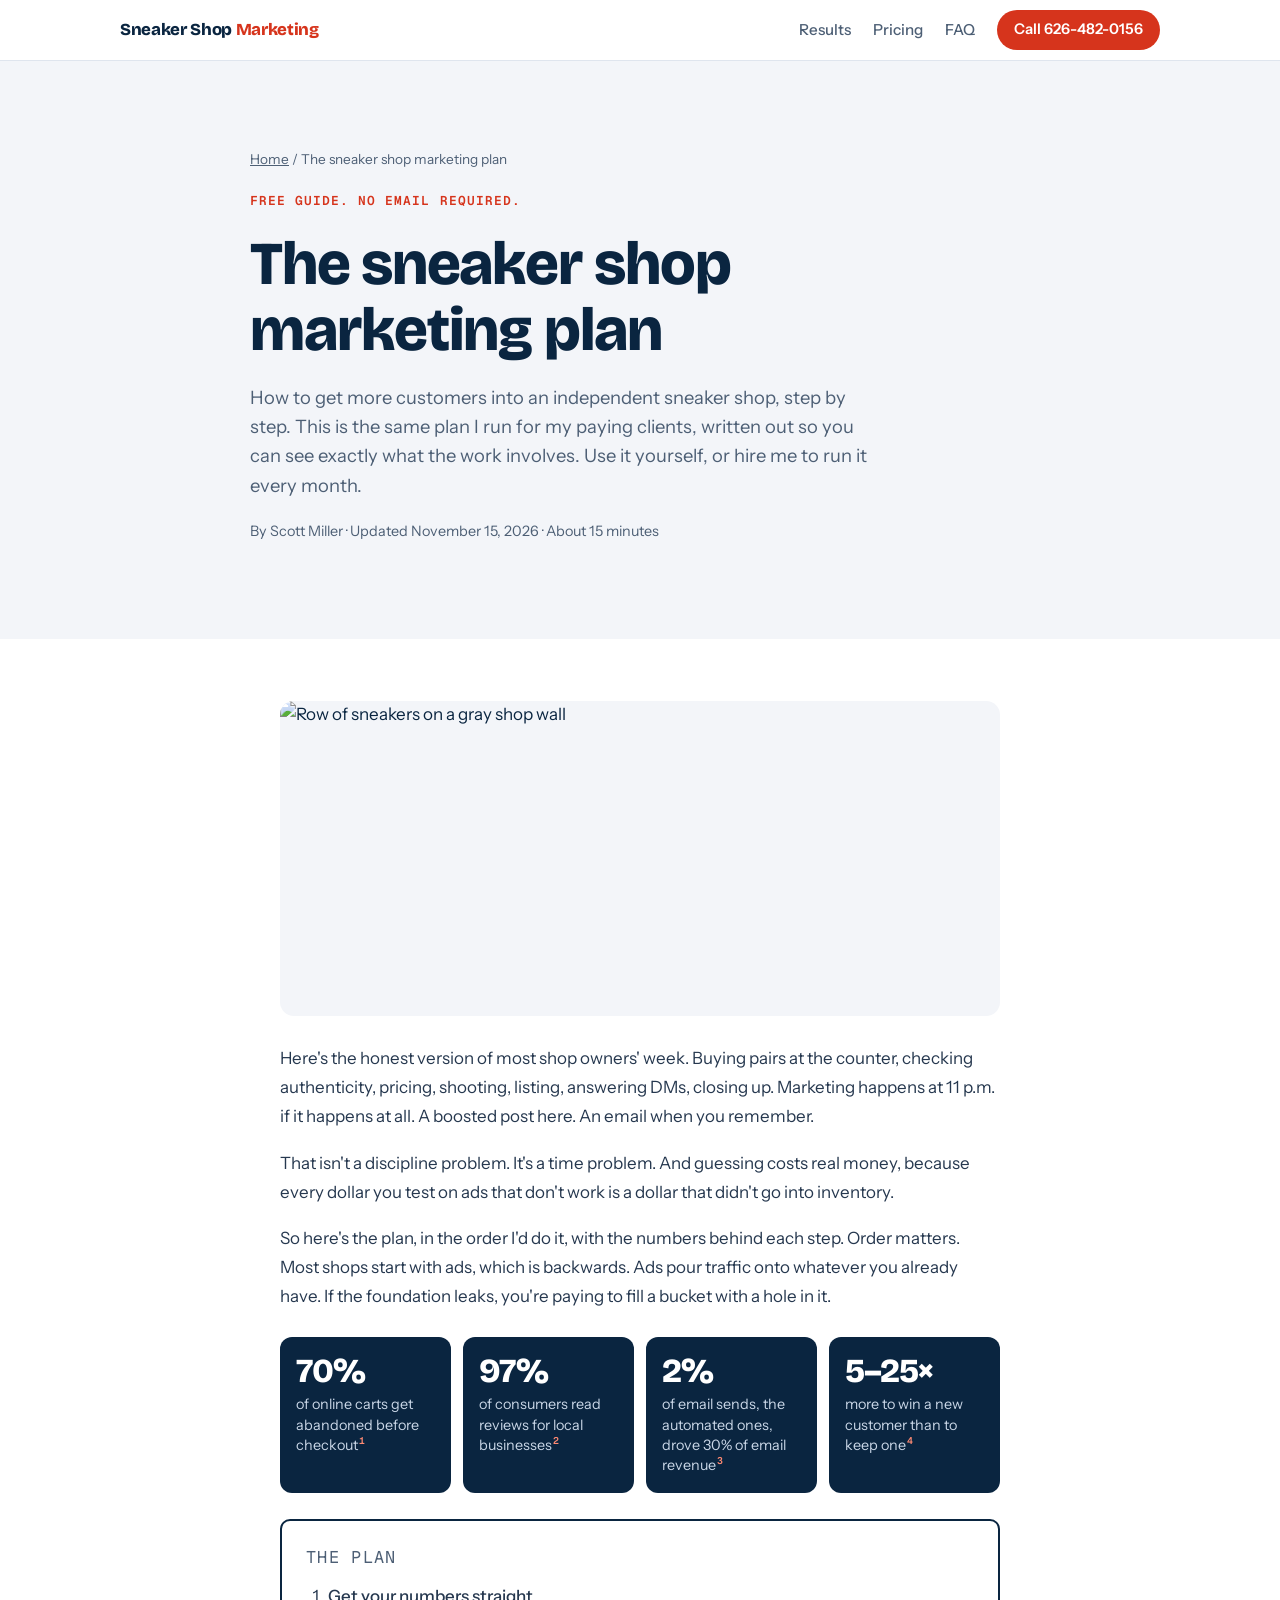
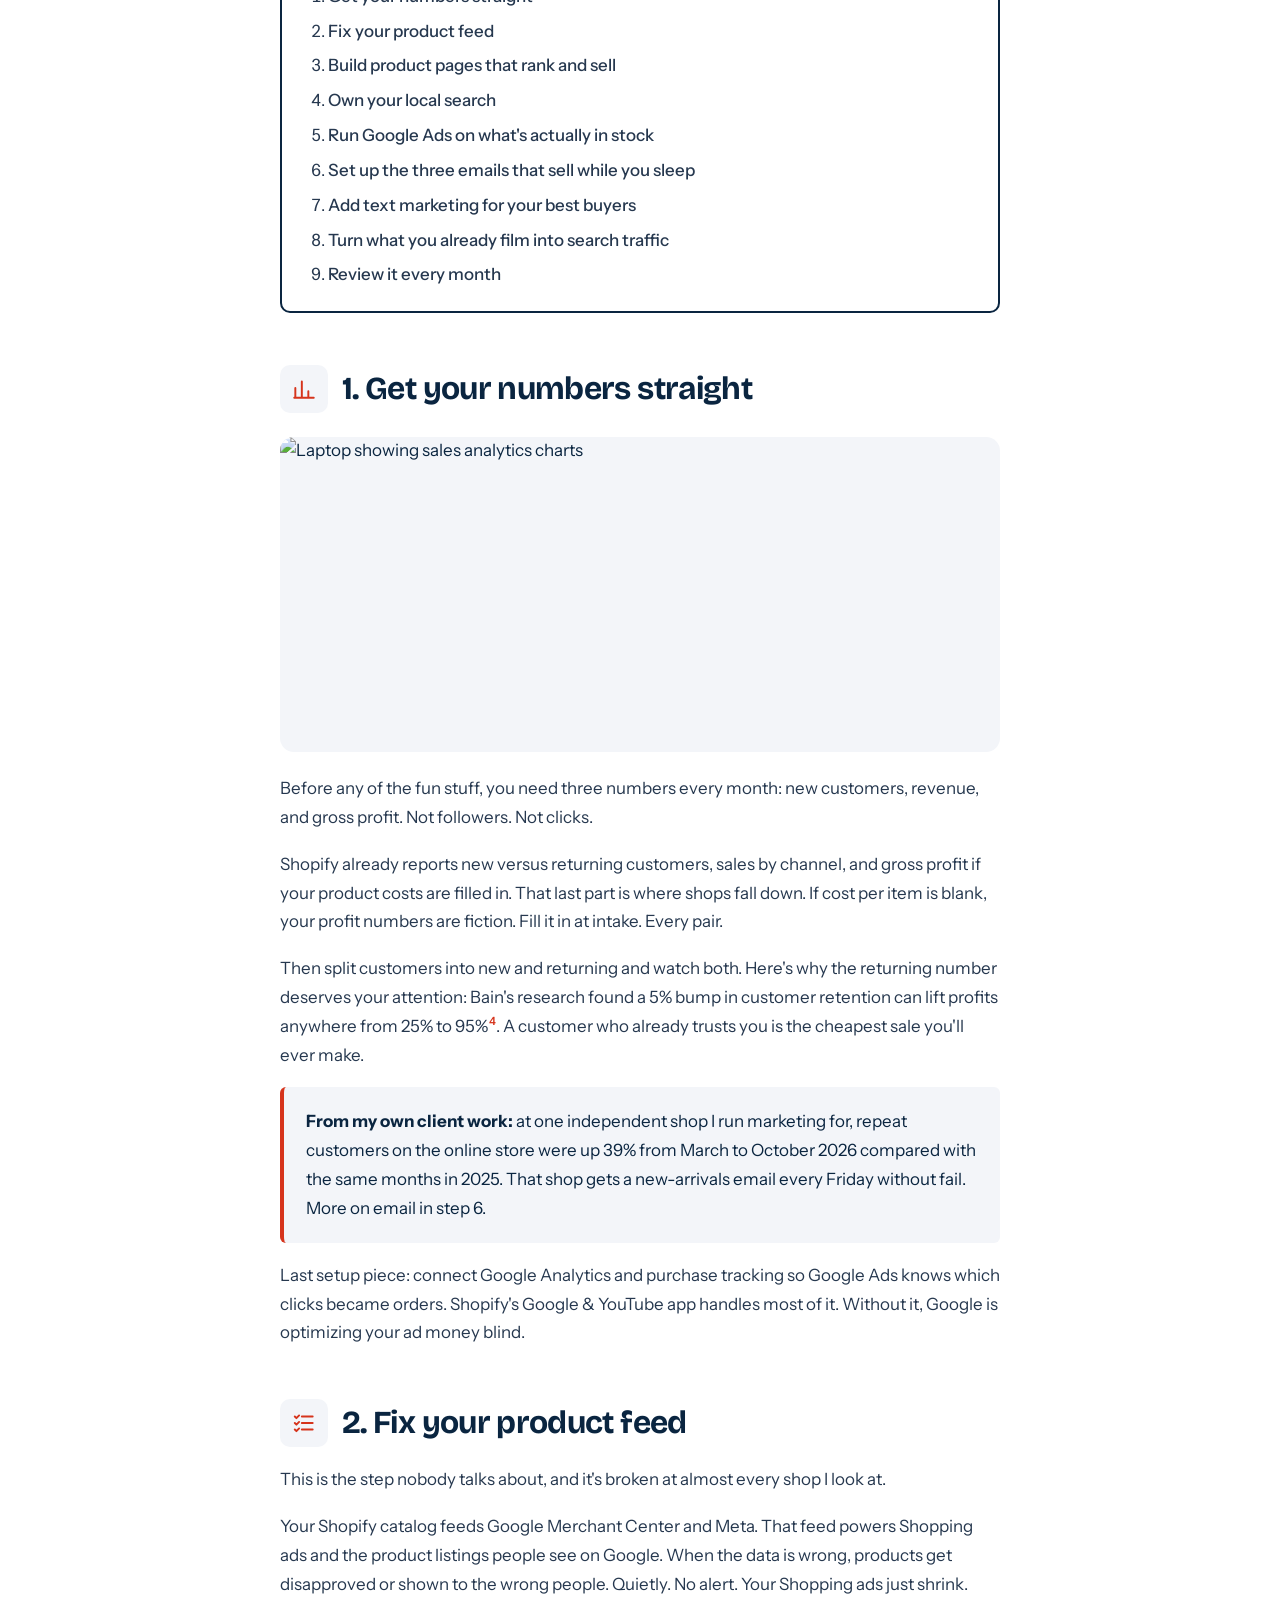
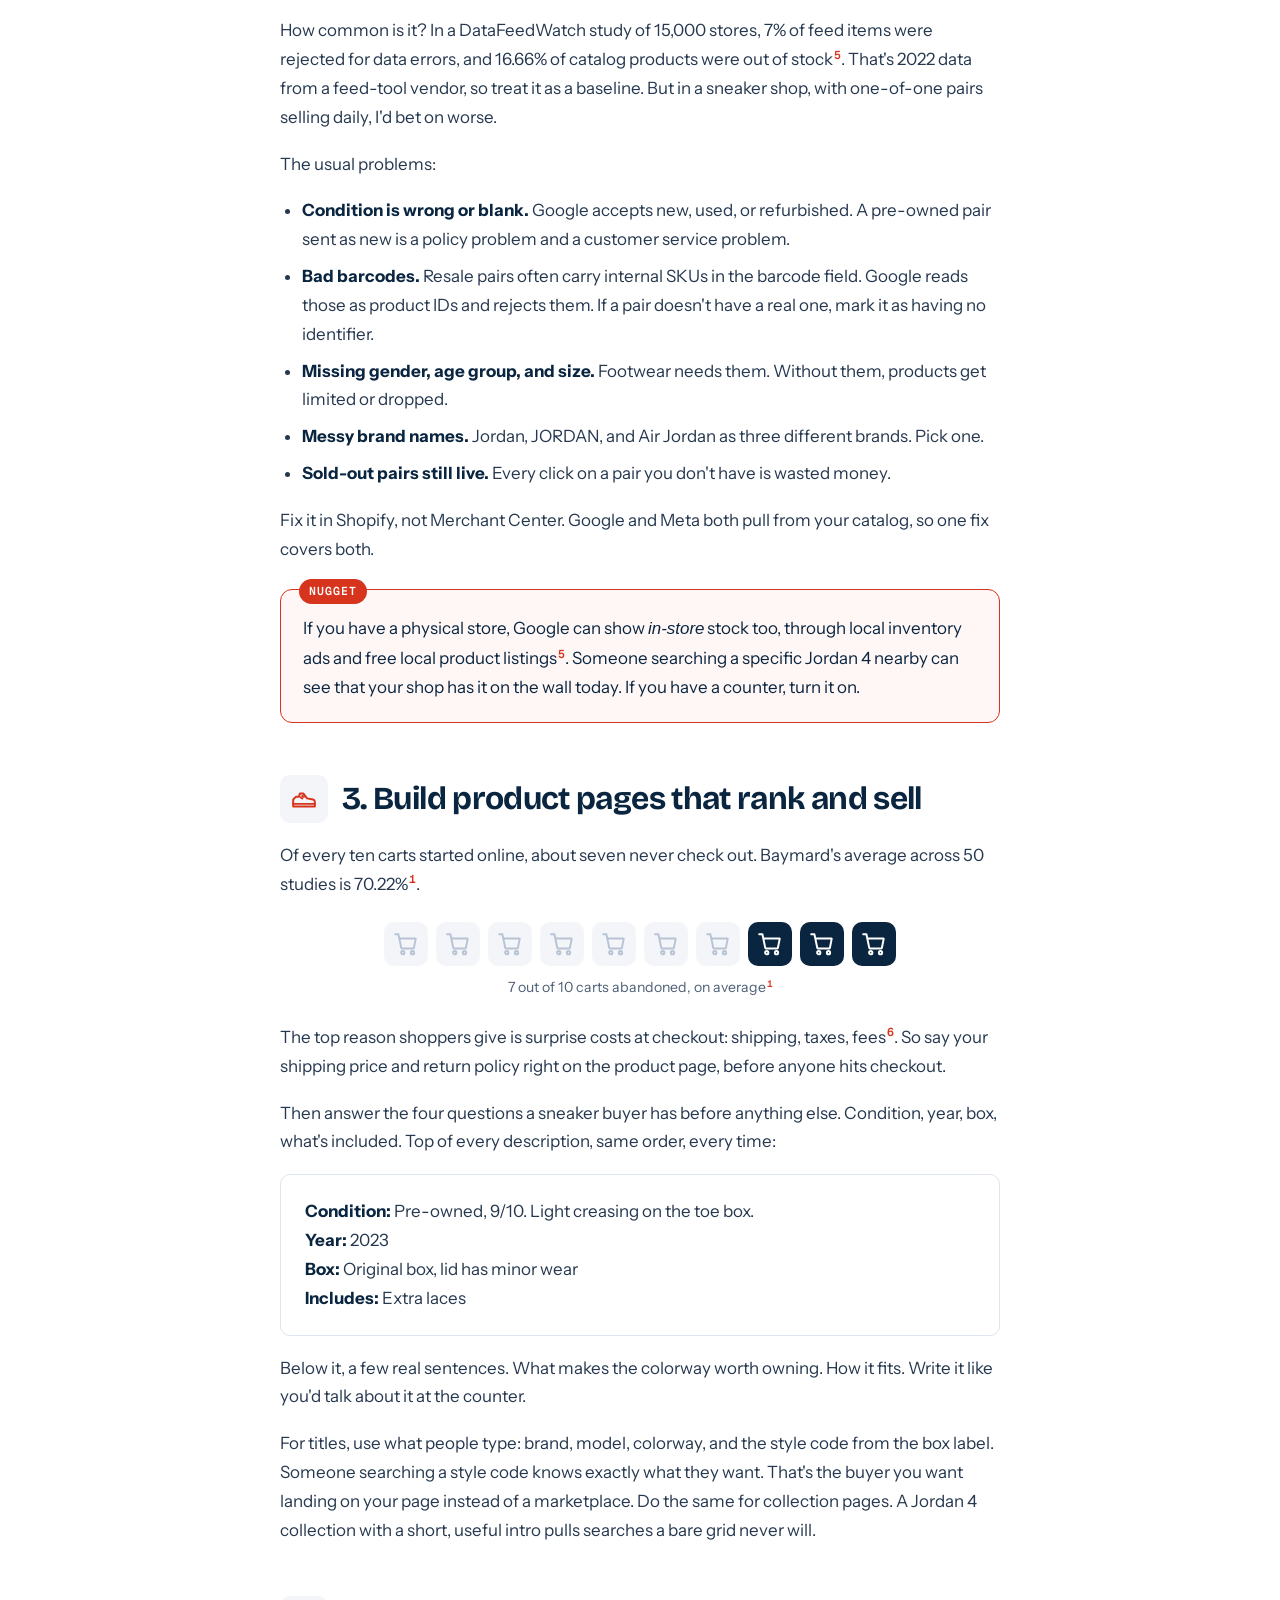
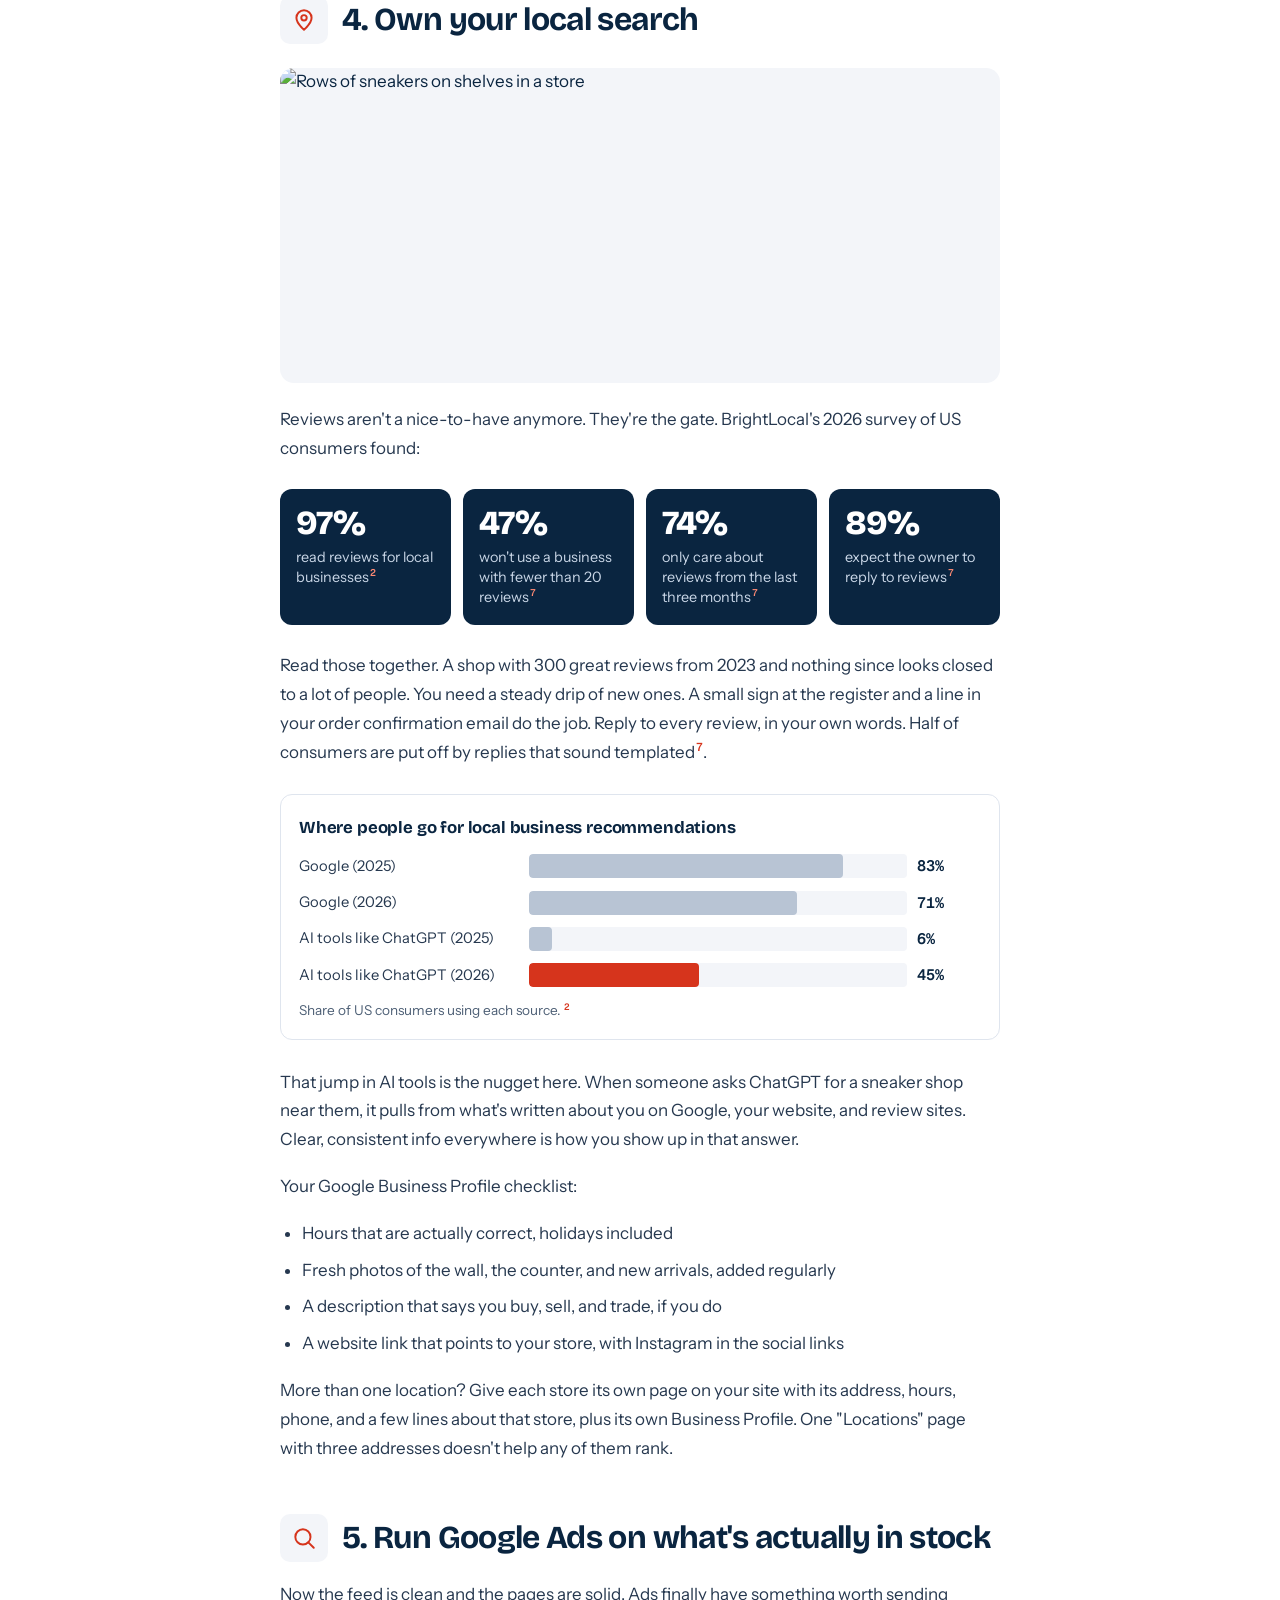
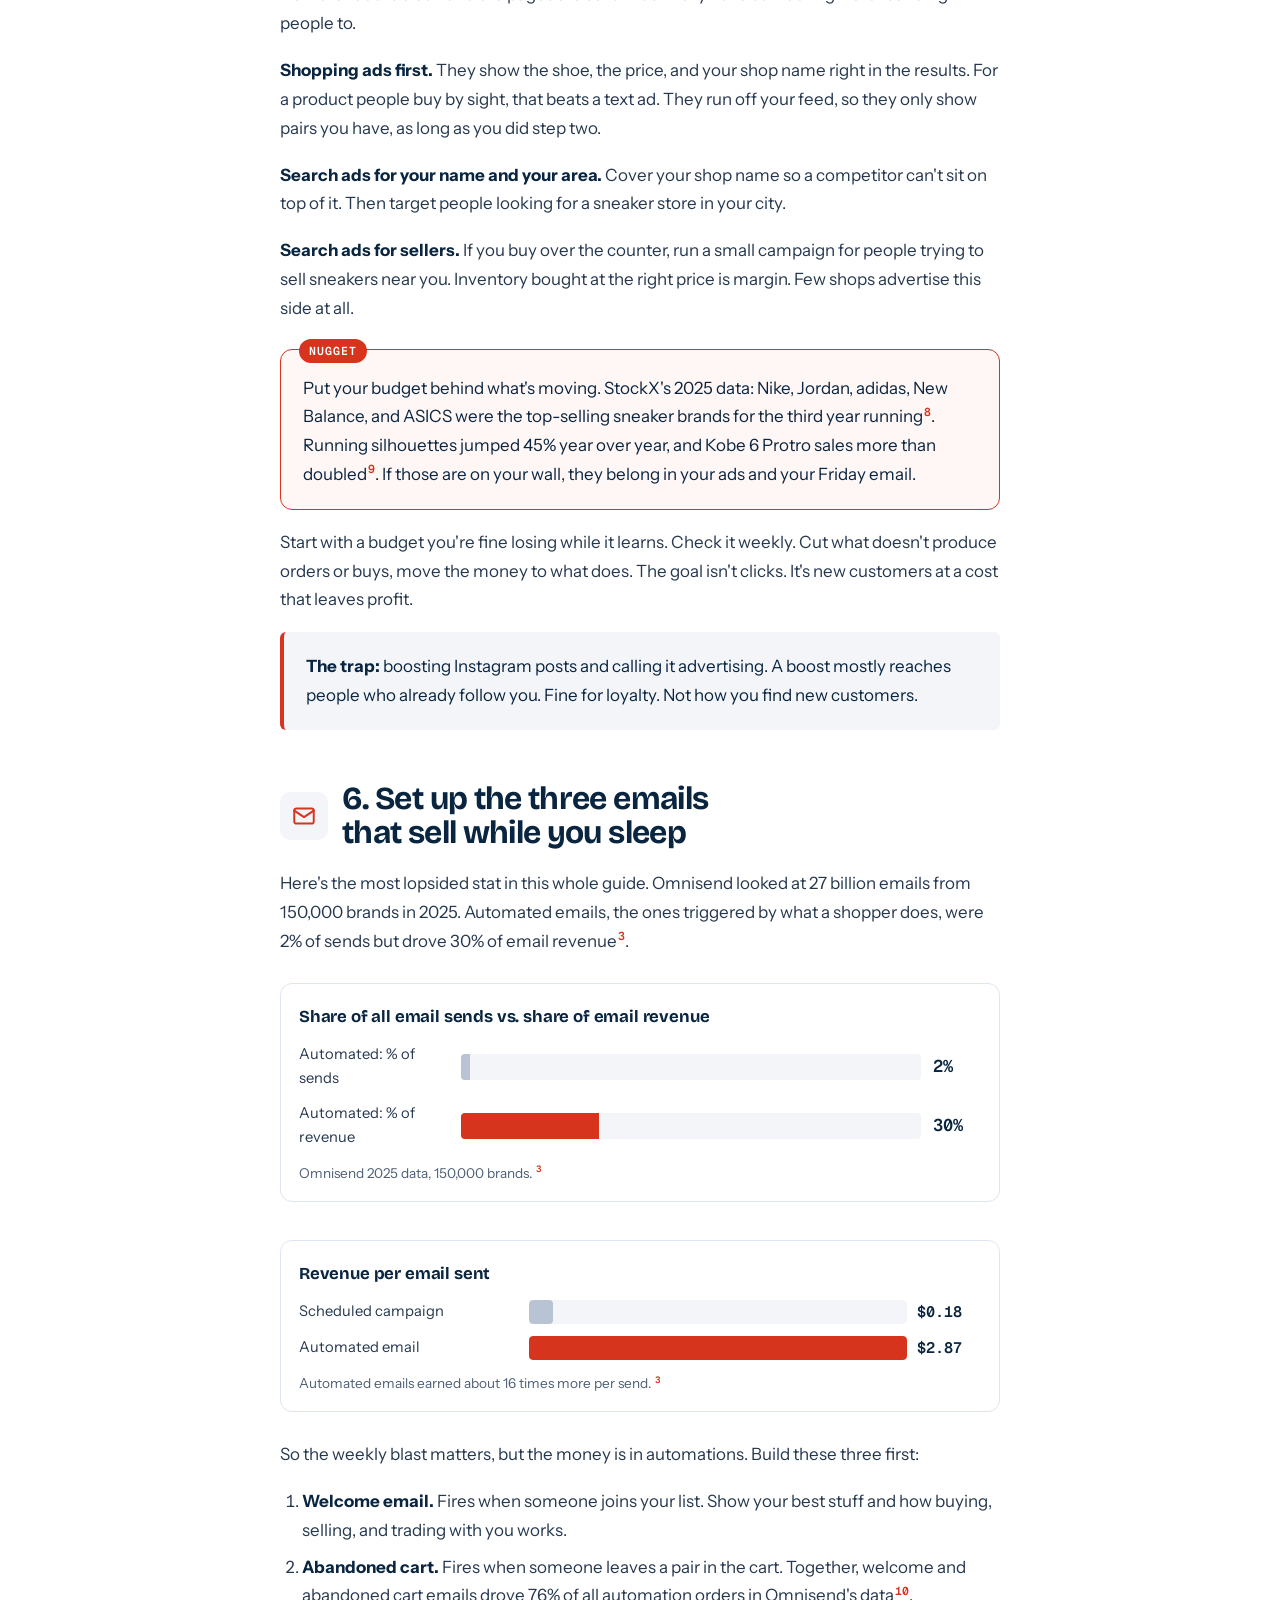
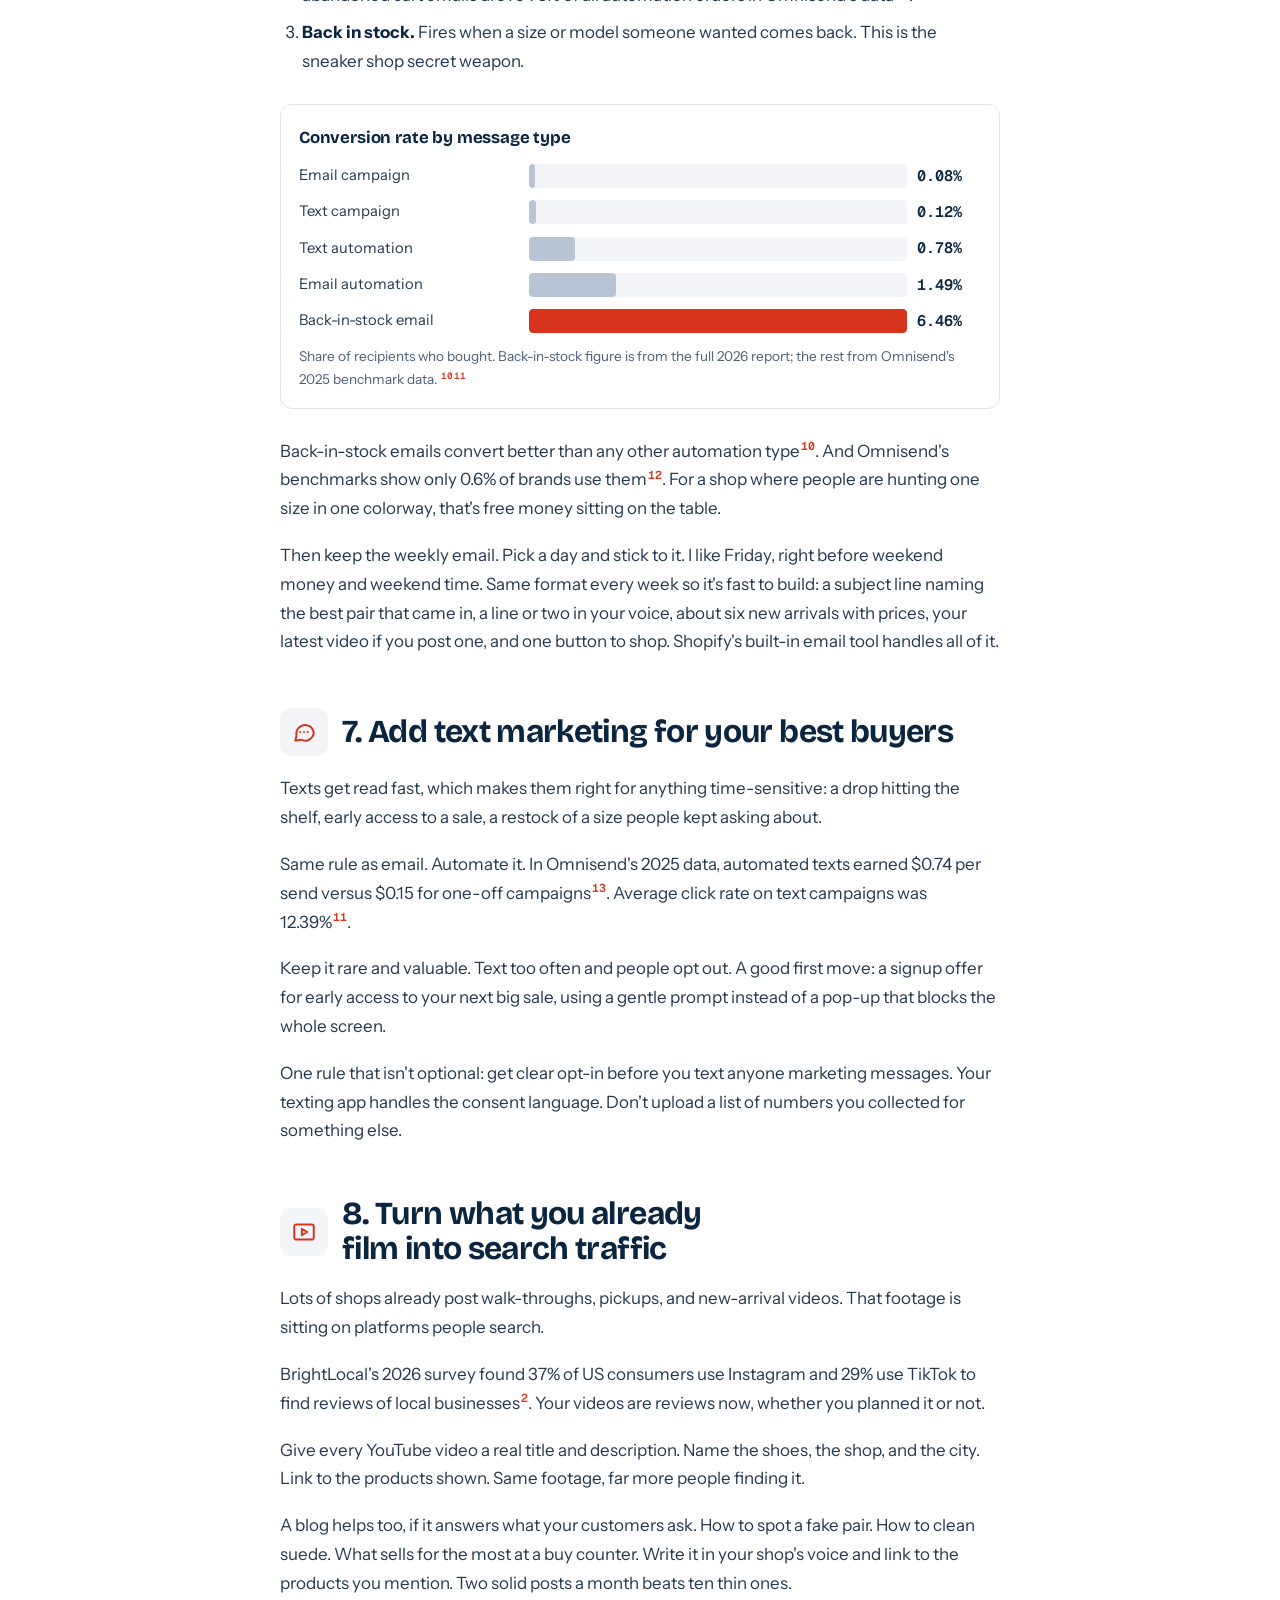
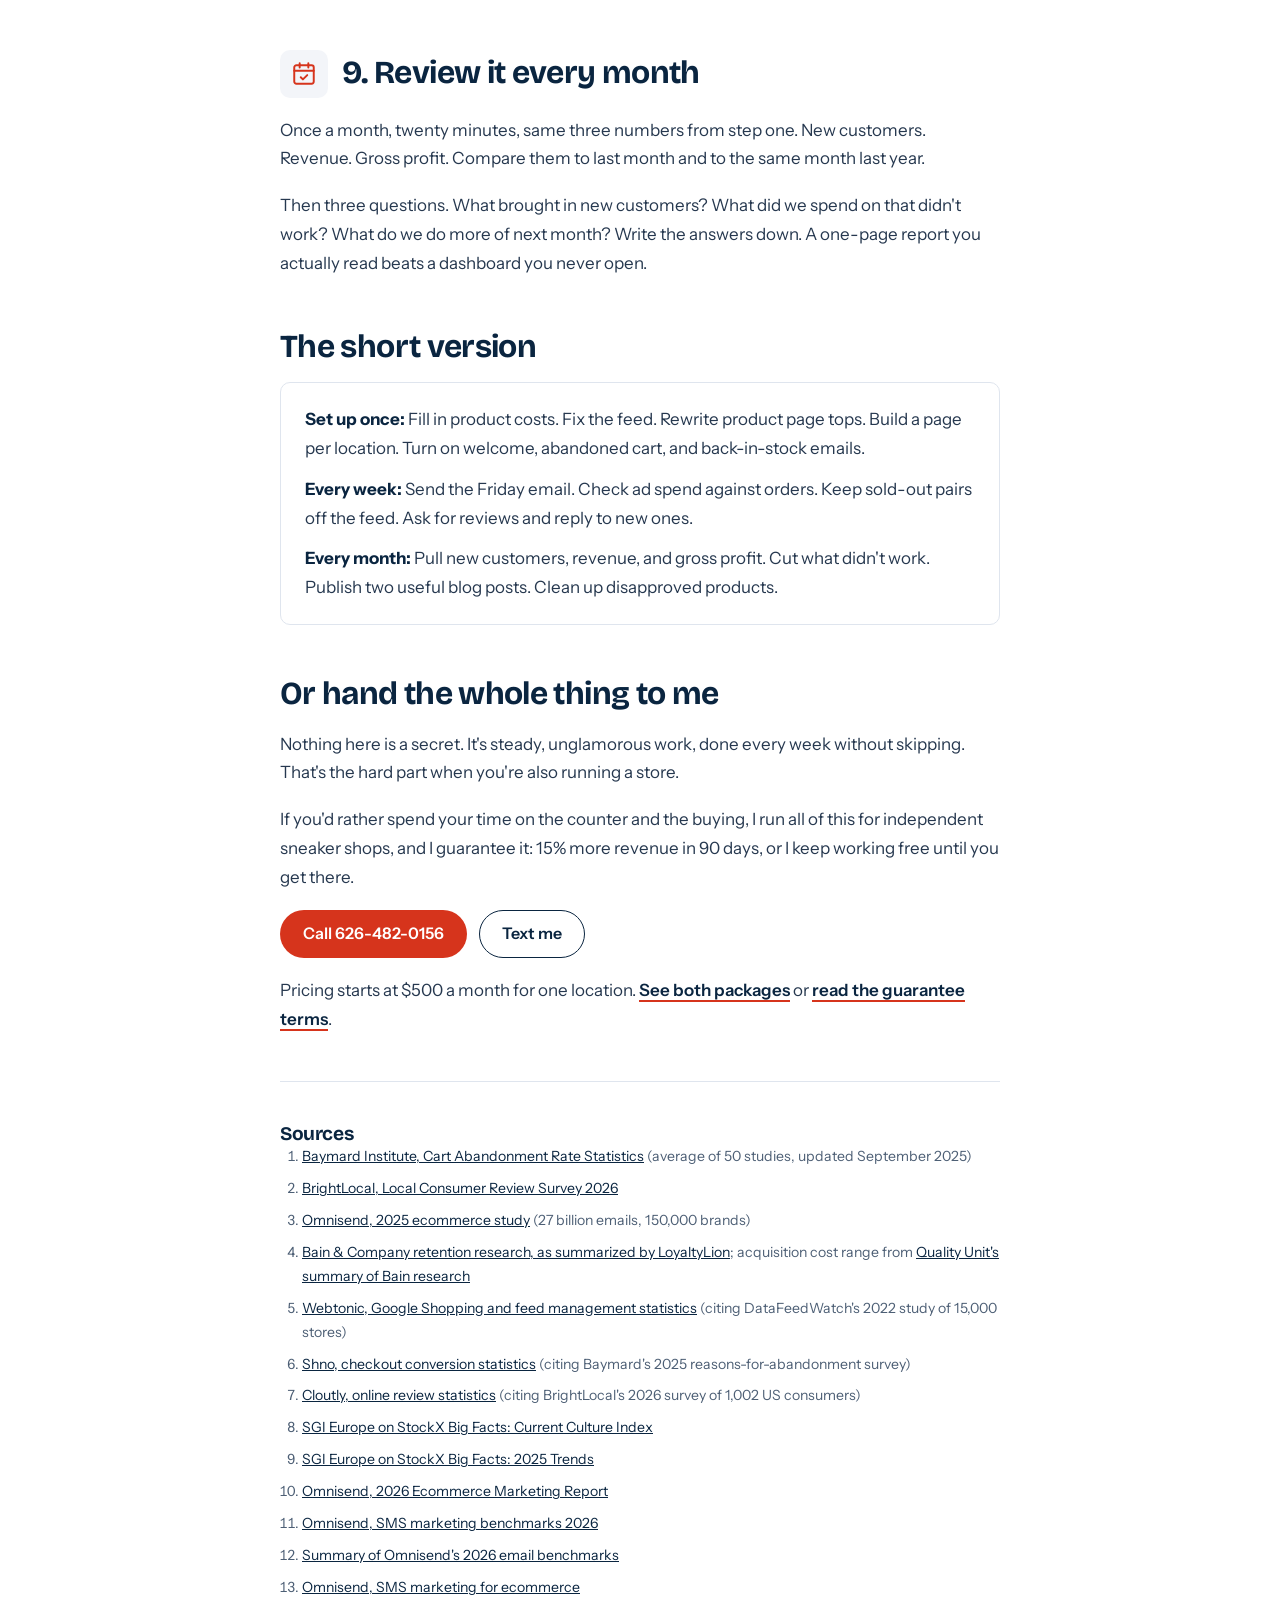
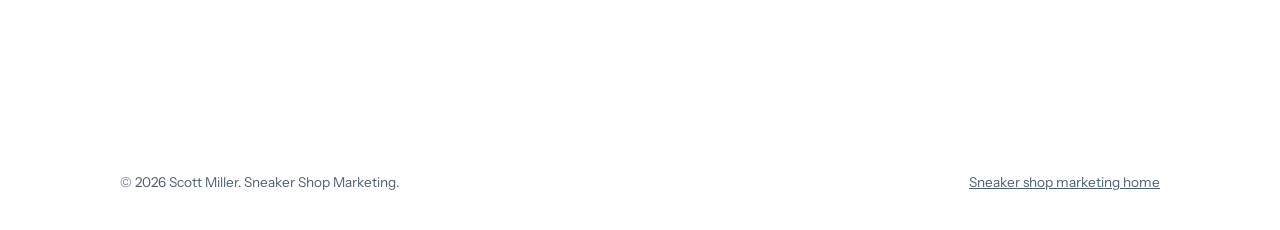
==== commit 63c4389b: "Remove floating CTAs, add Unsplash photos to homepage and guide Co-Authored-By: Claude Opus 5.5 <nor" ====
--- a/sneaker-shop-marketing-plan/index.html
+++ b/sneaker-shop-marketing-plan/index.html
@@ -89,6 +89,7 @@
 
   <article class="article">
     <div class="wrap">
+      <figure class="photo banner"><img src="https://images.unsplash.com/photo-1708088588197-bd7d8088019a?auto=format&fit=crop&q=70&w=1200&h=420" srcset="https://images.unsplash.com/photo-1708088588197-bd7d8088019a?auto=format&fit=crop&q=70&w=800&h=280 800w, https://images.unsplash.com/photo-1708088588197-bd7d8088019a?auto=format&fit=crop&q=70&w=1600&h=560 1600w" sizes="(min-width: 1080px) 1040px, 100vw" alt="Row of sneakers on a gray shop wall" width="1600" height="560" decoding="async"></figure>
       <div class="body">
         <p>Here's the honest version of most shop owners' week. Buying pairs at the counter, checking authenticity, pricing, shooting, listing, answering DMs, closing up. Marketing happens at 11 p.m. if it happens at all. A boosted post here. An email when you remember.</p>
         <p>That isn't a discipline problem. It's a time problem. And guessing costs real money, because every dollar you test on ads that don't work is a dollar that didn't go into inventory.</p>
@@ -117,6 +118,7 @@
         </nav>
 
         <h2 id="numbers" class="step-h"><span class="ico lg" aria-hidden="true"><svg viewBox="0 0 24 24" fill="none" stroke="currentColor" stroke-width="1.8" stroke-linecap="round" stroke-linejoin="round"><path d="M4 20V11M10 20V5M16 20v-6M21 20H3"/></svg></span><span>1. Get your numbers straight</span></h2>
+        <figure class="photo banner"><img src="https://images.unsplash.com/photo-1551288049-bebda4e38f71?auto=format&fit=crop&q=70&w=1200&h=420" srcset="https://images.unsplash.com/photo-1551288049-bebda4e38f71?auto=format&fit=crop&q=70&w=800&h=280 800w, https://images.unsplash.com/photo-1551288049-bebda4e38f71?auto=format&fit=crop&q=70&w=1600&h=560 1600w" sizes="(min-width: 1080px) 1040px, 100vw" alt="Laptop showing sales analytics charts" width="1600" height="560" loading="lazy" decoding="async"></figure>
         <p>Before any of the fun stuff, you need three numbers every month: new customers, revenue, and gross profit. Not followers. Not clicks.</p>
         <p>Shopify already reports new versus returning customers, sales by channel, and gross profit if your product costs are filled in. That last part is where shops fall down. If cost per item is blank, your profit numbers are fiction. Fill it in at intake. Every pair.</p>
         <p>Then split customers into new and returning and watch both. Here's why the returning number deserves your attention: Bain's research found a 5% bump in customer retention can lift profits anywhere from 25% to 95%<sup class="ref"><a href="#src-4">4</a></sup>. A customer who already trusts you is the cheapest sale you'll ever make.</p>
@@ -152,6 +154,7 @@
         <p>For titles, use what people type: brand, model, colorway, and the style code from the box label. Someone searching a style code knows exactly what they want. That's the buyer you want landing on your page instead of a marketplace. Do the same for collection pages. A Jordan 4 collection with a short, useful intro pulls searches a bare grid never will.</p>
 
         <h2 id="local" class="step-h"><span class="ico lg" aria-hidden="true"><svg viewBox="0 0 24 24" fill="none" stroke="currentColor" stroke-width="1.8" stroke-linecap="round" stroke-linejoin="round"><path d="M12 21s-7-6.2-7-11a7 7 0 0 1 14 0c0 4.8-7 11-7 11z"/><circle cx="12" cy="10" r="2.5"/></svg></span><span>4. Own your local search</span></h2>
+        <figure class="photo banner"><img src="https://images.unsplash.com/photo-1760302318631-a8d342cd4951?auto=format&fit=crop&q=70&w=1200&h=420" srcset="https://images.unsplash.com/photo-1760302318631-a8d342cd4951?auto=format&fit=crop&q=70&w=800&h=280 800w, https://images.unsplash.com/photo-1760302318631-a8d342cd4951?auto=format&fit=crop&q=70&w=1600&h=560 1600w" sizes="(min-width: 1080px) 1040px, 100vw" alt="Rows of sneakers on shelves in a store" width="1600" height="560" loading="lazy" decoding="async"></figure>
         <p>Reviews aren't a nice-to-have anymore. They're the gate. BrightLocal's 2026 survey of US consumers found:</p>
         <div class="statgrid">
           <div><b>97%</b><span>read reviews for local businesses<sup class="ref"><a href="#src-2">2</a></sup></span></div>
@@ -261,10 +264,6 @@
   </div>
 </footer>
 
-<div class="bar">
-  <a class="btn primary" href="tel:+16264820156">Call</a>
-  <a class="btn ghost" href="sms:+16264820156">Text</a>
-</div>
 
 </body>
 </html>
--- a/assets/site.css
+++ b/assets/site.css
@@ -288,3 +288,18 @@
 .hb-track i { display: block; height: 100%; background: #b8c4d4; border-radius: 4px; }
 .hb-track i.hot { background: var(--accent); }
 .hb-v { grid-area: val; font-family: var(--mono); font-weight: 600; font-size: 0.95rem; }
+
+/* No floating CTAs */
+header.top { position: relative; backdrop-filter: none; }
+body { padding-bottom: 0; }
+
+/* Photos */
+.photo { margin: 0; border-radius: 14px; overflow: hidden; background: var(--wash); }
+.photo img { display: block; width: 100%; height: 100%; object-fit: cover; }
+.photo.banner { aspect-ratio: 16 / 7; }
+@media (max-width: 640px) { .photo.banner { aspect-ratio: 4 / 3; } }
+.photo.card { aspect-ratio: 4 / 3; }
+.split-intro { display: grid; gap: 28px; align-items: center; }
+@media (min-width: 900px) { .split-intro { grid-template-columns: 1.1fr 0.9fr; gap: 56px; } }
+.article .photo { margin: 6px 0 4px; }
+.article > .wrap > .photo { margin-bottom: 28px; }
